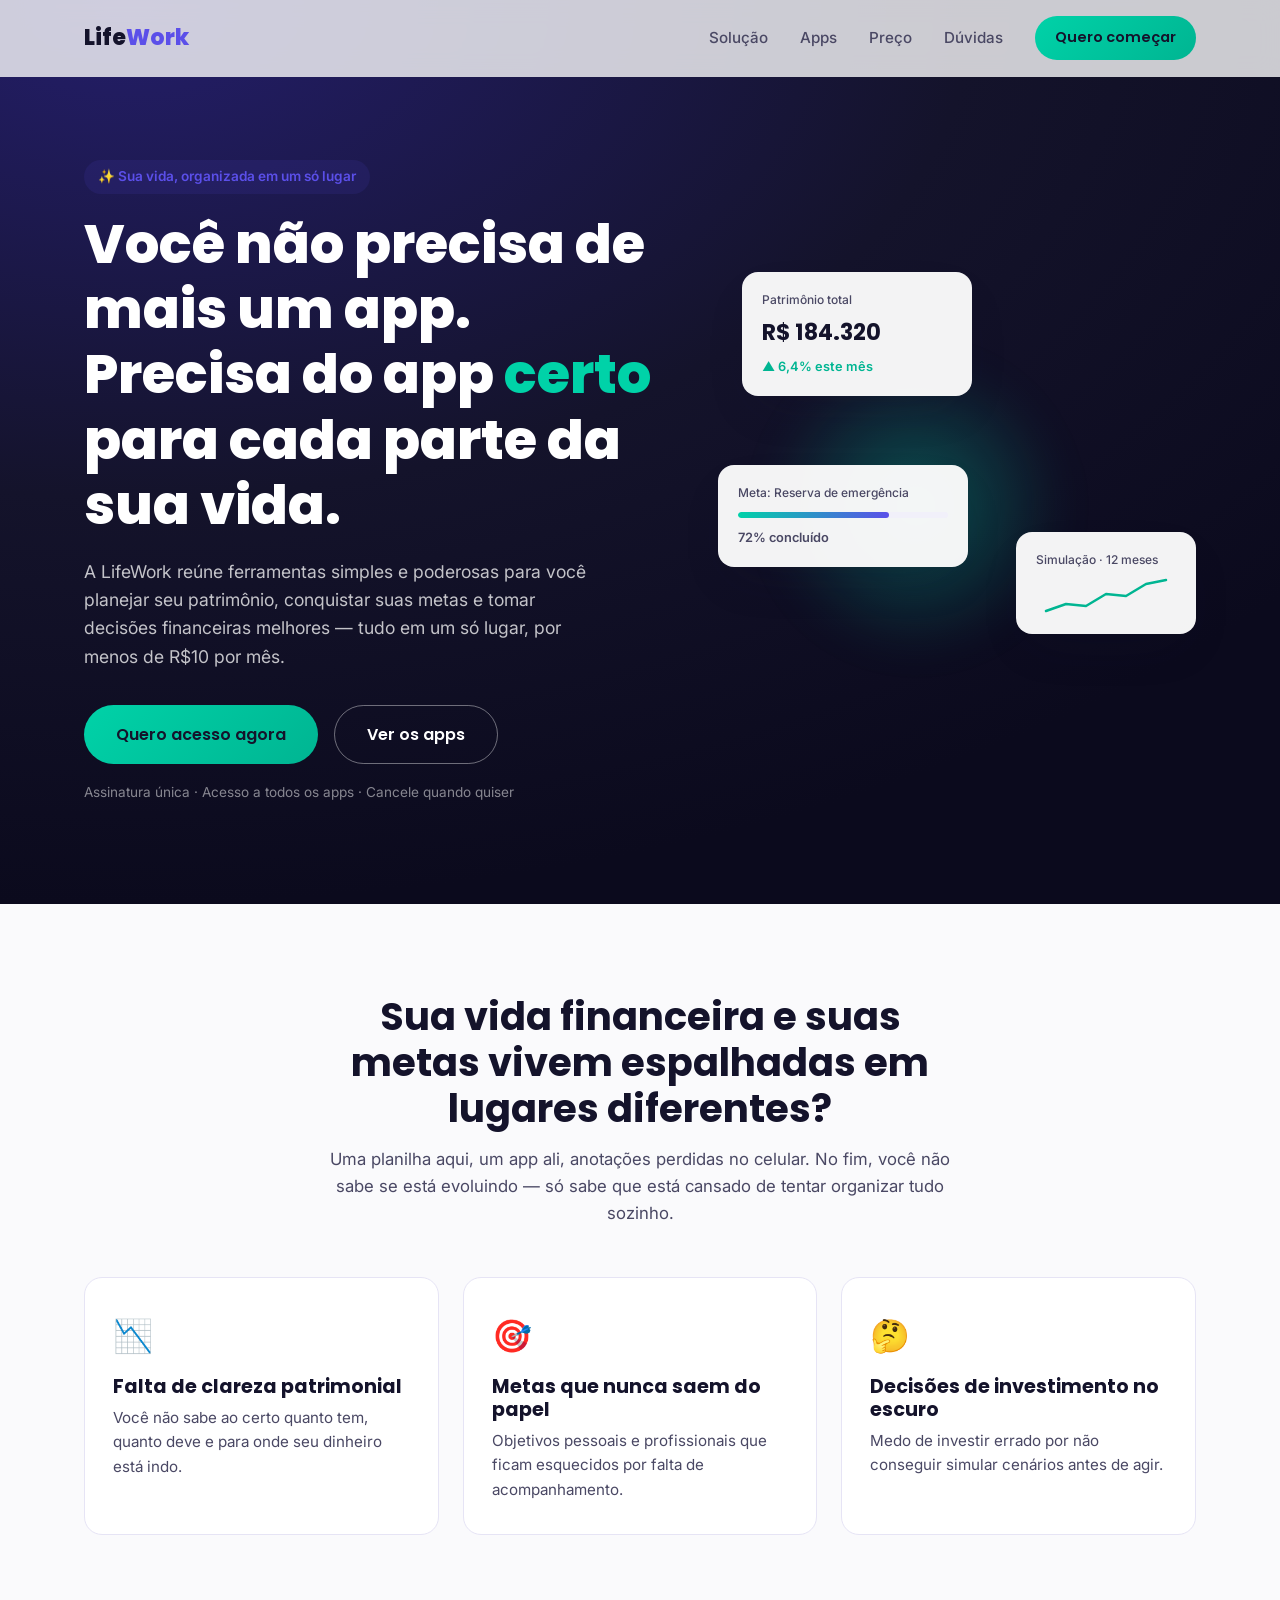
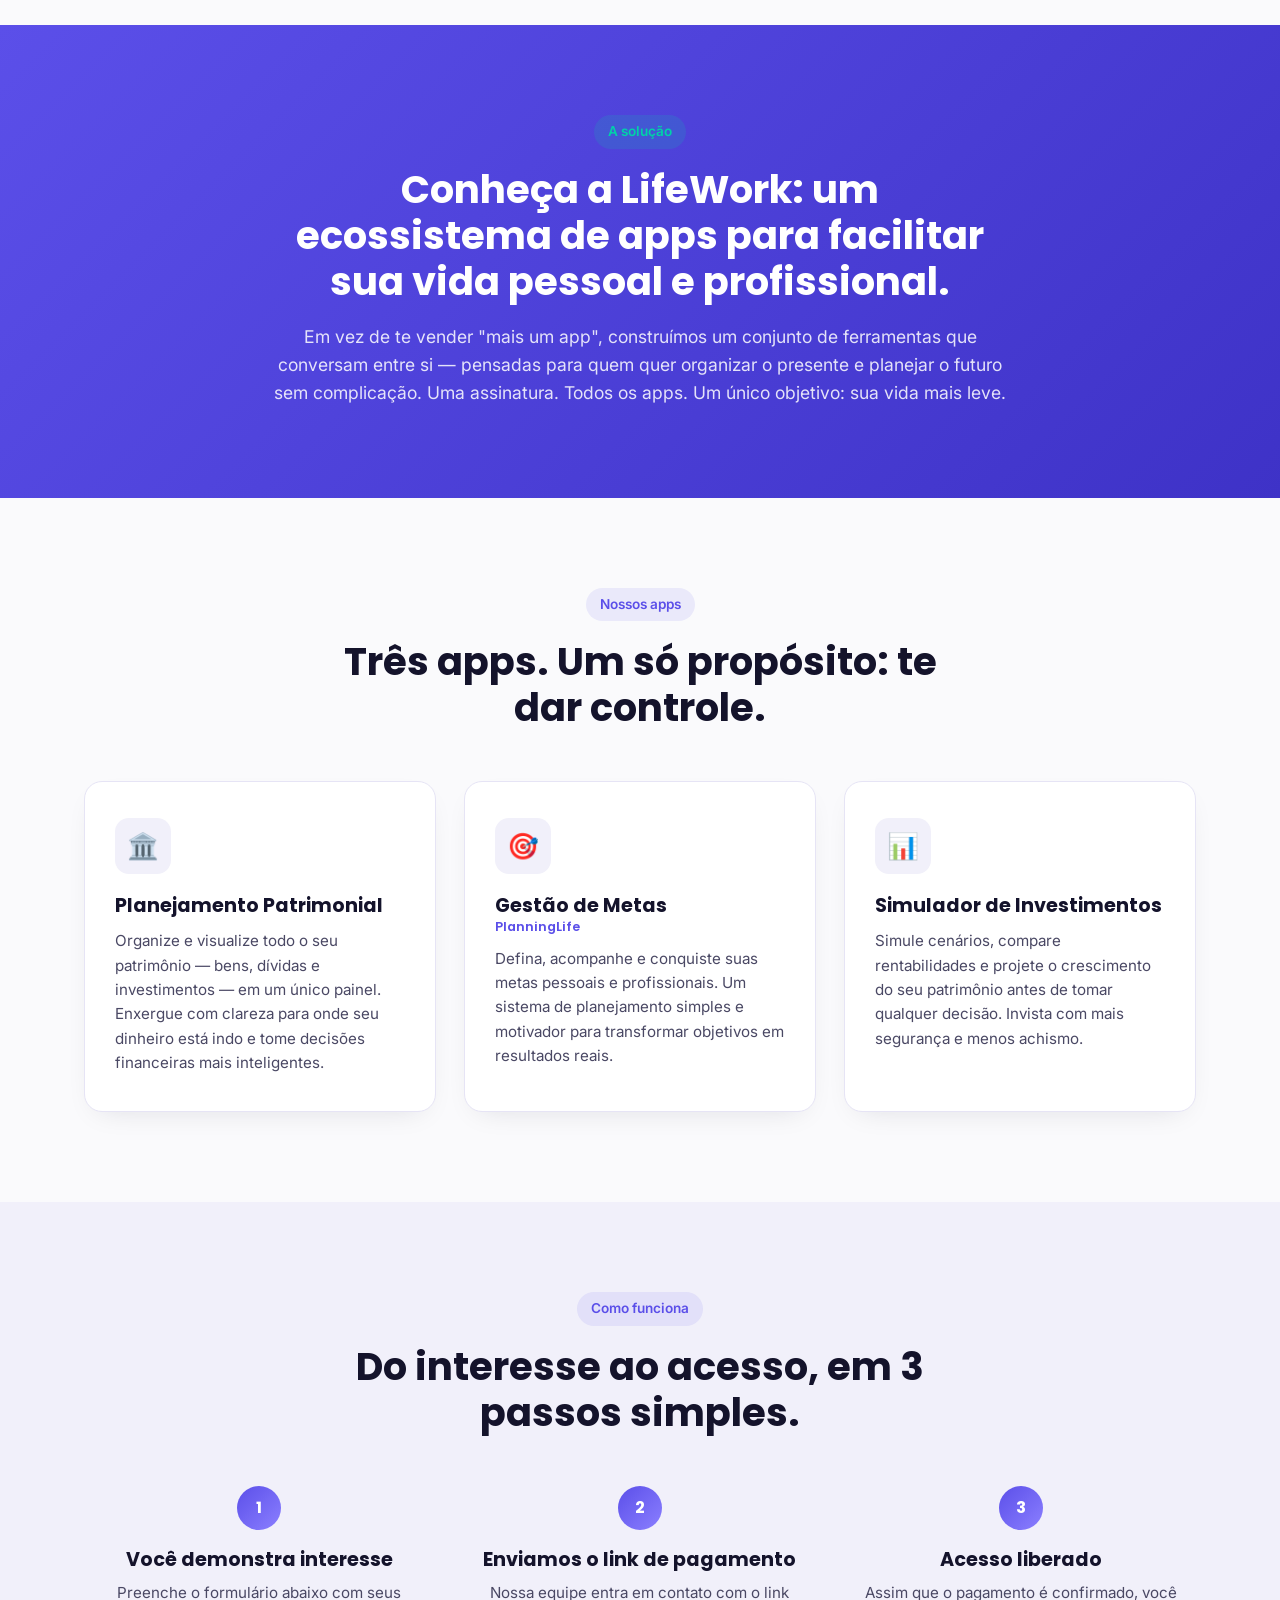
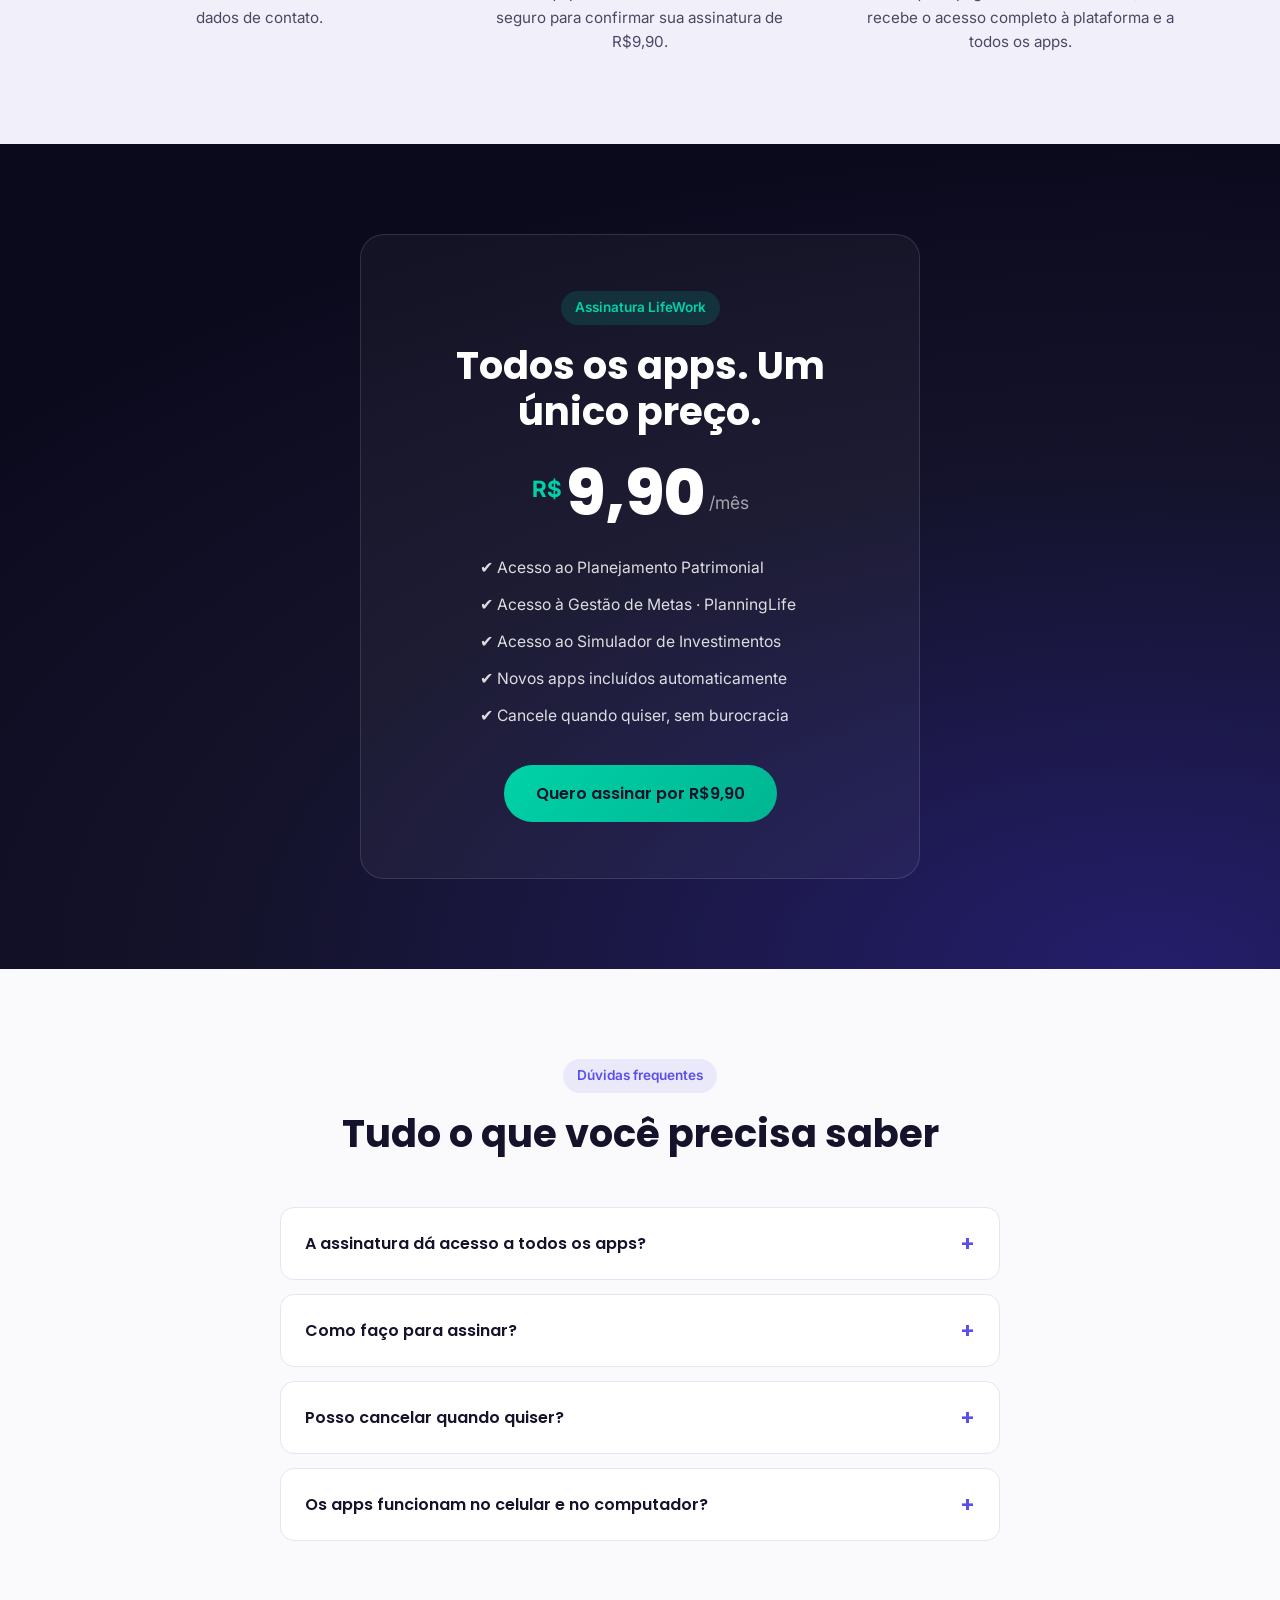
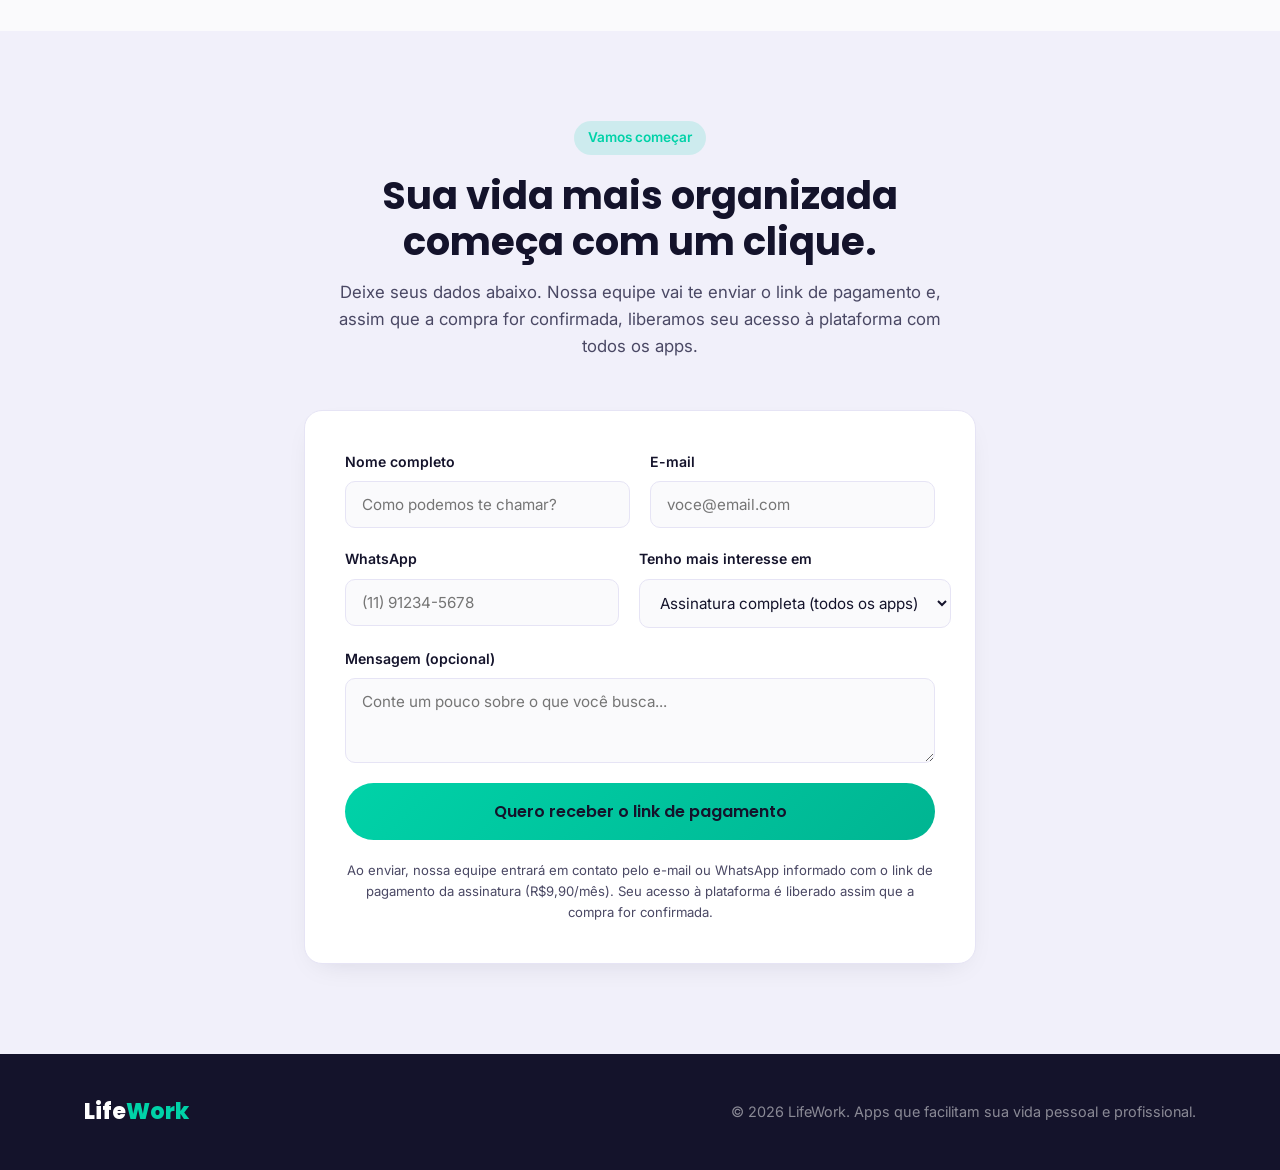
==== index.html @ 955996fe "Add LifeWork sales landing page Storytelling-driven sales page presenting the LifeWork app subscript" ====
<!DOCTYPE html>
<html lang="pt-BR">
<head>
<meta charset="UTF-8">
<meta name="viewport" content="width=device-width, initial-scale=1.0">
<title>LifeWork | Um app para cada parte da sua vida</title>
<meta name="description" content="LifeWork reúne os melhores apps para organizar sua vida pessoal e profissional: planejamento patrimonial, gestão de metas e simulação de investimentos. Tudo por R$9,90/mês.">
<link rel="icon" href="data:image/svg+xml,<svg xmlns=%22http://www.w3.org/2000/svg%22 viewBox=%220 0 100 100%22><text y=%22.9em%22 font-size=%2290%22>💼</text></svg>">
<link rel="preconnect" href="https://fonts.googleapis.com">
<link rel="preconnect" href="https://fonts.gstatic.com" crossorigin>
<link href="https://fonts.googleapis.com/css2?family=Poppins:wght@600;700;800&family=Inter:wght@400;500;600;700&display=swap" rel="stylesheet">
<link rel="stylesheet" href="styles.css">
</head>
<body>

<header class="site-header" id="header">
  <div class="container header-inner">
    <a href="#" class="logo">Life<span>Work</span></a>
    <nav class="nav" id="nav">
      <a href="#solucao">Solução</a>
      <a href="#apps">Apps</a>
      <a href="#preco">Preço</a>
      <a href="#faq">Dúvidas</a>
      <a href="#contato" class="btn btn-primary btn-small">Quero começar</a>
    </nav>
    <button class="nav-toggle" id="navToggle" aria-label="Abrir menu">
      <span></span><span></span><span></span>
    </button>
  </div>
</header>

<main>

  <!-- HERO -->
  <section class="hero">
    <div class="container hero-inner">
      <div class="hero-copy reveal">
        <span class="eyebrow">✨ Sua vida, organizada em um só lugar</span>
        <h1>Você não precisa de mais um app.<br>Precisa do app <span class="highlight">certo</span> para cada parte da sua vida.</h1>
        <p class="hero-sub">A LifeWork reúne ferramentas simples e poderosas para você planejar seu patrimônio, conquistar suas metas e tomar decisões financeiras melhores — tudo em um só lugar, por menos de R$10 por mês.</p>
        <div class="hero-actions">
          <a href="#contato" class="btn btn-primary btn-large">Quero acesso agora</a>
          <a href="#apps" class="btn btn-ghost btn-large">Ver os apps</a>
        </div>
        <p class="hero-microcopy">Assinatura única · Acesso a todos os apps · Cancele quando quiser</p>
      </div>
      <div class="hero-visual reveal" aria-hidden="true">
        <div class="float-card card-1">
          <span class="card-label">Patrimônio total</span>
          <strong>R$ 184.320</strong>
          <span class="card-trend up">▲ 6,4% este mês</span>
        </div>
        <div class="float-card card-2">
          <span class="card-label">Meta: Reserva de emergência</span>
          <div class="progress"><div class="progress-bar" style="width:72%"></div></div>
          <span class="card-trend">72% concluído</span>
        </div>
        <div class="float-card card-3">
          <span class="card-label">Simulação · 12 meses</span>
          <svg viewBox="0 0 120 40" class="mini-chart"><polyline points="0,35 20,28 40,30 60,18 80,20 100,8 120,4" /></svg>
        </div>
        <div class="glow"></div>
      </div>
    </div>
  </section>

  <!-- PROBLEMA -->
  <section class="problem">
    <div class="container">
      <div class="section-head reveal">
        <h2>Sua vida financeira e suas metas vivem espalhadas em lugares diferentes?</h2>
        <p>Uma planilha aqui, um app ali, anotações perdidas no celular. No fim, você não sabe se está evoluindo — só sabe que está cansado de tentar organizar tudo sozinho.</p>
      </div>
      <div class="problem-grid">
        <div class="problem-card reveal">
          <span class="problem-icon">📉</span>
          <h3>Falta de clareza patrimonial</h3>
          <p>Você não sabe ao certo quanto tem, quanto deve e para onde seu dinheiro está indo.</p>
        </div>
        <div class="problem-card reveal">
          <span class="problem-icon">🎯</span>
          <h3>Metas que nunca saem do papel</h3>
          <p>Objetivos pessoais e profissionais que ficam esquecidos por falta de acompanhamento.</p>
        </div>
        <div class="problem-card reveal">
          <span class="problem-icon">🤔</span>
          <h3>Decisões de investimento no escuro</h3>
          <p>Medo de investir errado por não conseguir simular cenários antes de agir.</p>
        </div>
      </div>
    </div>
  </section>

  <!-- SOLUÇÃO -->
  <section class="solution" id="solucao">
    <div class="container solution-inner">
      <div class="solution-copy reveal">
        <span class="eyebrow eyebrow-light">A solução</span>
        <h2>Conheça a LifeWork: um ecossistema de apps para facilitar sua vida pessoal e profissional.</h2>
        <p>Em vez de te vender "mais um app", construímos um conjunto de ferramentas que conversam entre si — pensadas para quem quer organizar o presente e planejar o futuro sem complicação. Uma assinatura. Todos os apps. Um único objetivo: sua vida mais leve.</p>
      </div>
    </div>
  </section>

  <!-- APPS -->
  <section class="apps" id="apps">
    <div class="container">
      <div class="section-head reveal">
        <span class="eyebrow">Nossos apps</span>
        <h2>Três apps. Um só propósito: te dar controle.</h2>
      </div>
      <div class="apps-grid">
        <article class="app-card reveal">
          <div class="app-icon">🏛️</div>
          <h3>Planejamento Patrimonial</h3>
          <p>Organize e visualize todo o seu patrimônio — bens, dívidas e investimentos — em um único painel. Enxergue com clareza para onde seu dinheiro está indo e tome decisões financeiras mais inteligentes.</p>
        </article>
        <article class="app-card reveal">
          <div class="app-icon">🎯</div>
          <h3>Gestão de Metas <span class="app-subname">PlanningLife</span></h3>
          <p>Defina, acompanhe e conquiste suas metas pessoais e profissionais. Um sistema de planejamento simples e motivador para transformar objetivos em resultados reais.</p>
        </article>
        <article class="app-card reveal">
          <div class="app-icon">📊</div>
          <h3>Simulador de Investimentos</h3>
          <p>Simule cenários, compare rentabilidades e projete o crescimento do seu patrimônio antes de tomar qualquer decisão. Invista com mais segurança e menos achismo.</p>
        </article>
      </div>
    </div>
  </section>

  <!-- COMO FUNCIONA -->
  <section class="how">
    <div class="container">
      <div class="section-head reveal">
        <span class="eyebrow">Como funciona</span>
        <h2>Do interesse ao acesso, em 3 passos simples.</h2>
      </div>
      <div class="how-grid">
        <div class="how-step reveal">
          <span class="how-number">1</span>
          <h3>Você demonstra interesse</h3>
          <p>Preenche o formulário abaixo com seus dados de contato.</p>
        </div>
        <div class="how-step reveal">
          <span class="how-number">2</span>
          <h3>Enviamos o link de pagamento</h3>
          <p>Nossa equipe entra em contato com o link seguro para confirmar sua assinatura de R$9,90.</p>
        </div>
        <div class="how-step reveal">
          <span class="how-number">3</span>
          <h3>Acesso liberado</h3>
          <p>Assim que o pagamento é confirmado, você recebe o acesso completo à plataforma e a todos os apps.</p>
        </div>
      </div>
    </div>
  </section>

  <!-- PREÇO -->
  <section class="pricing" id="preco">
    <div class="container">
      <div class="pricing-card reveal">
        <span class="eyebrow eyebrow-light">Assinatura LifeWork</span>
        <h2>Todos os apps. Um único preço.</h2>
        <div class="price">
          <span class="price-currency">R$</span>
          <span class="price-value">9,90</span>
          <span class="price-period">/mês</span>
        </div>
        <ul class="pricing-list">
          <li>✔ Acesso ao Planejamento Patrimonial</li>
          <li>✔ Acesso à Gestão de Metas · PlanningLife</li>
          <li>✔ Acesso ao Simulador de Investimentos</li>
          <li>✔ Novos apps incluídos automaticamente</li>
          <li>✔ Cancele quando quiser, sem burocracia</li>
        </ul>
        <a href="#contato" class="btn btn-primary btn-large">Quero assinar por R$9,90</a>
      </div>
    </div>
  </section>

  <!-- FAQ -->
  <section class="faq" id="faq">
    <div class="container">
      <div class="section-head reveal">
        <span class="eyebrow">Dúvidas frequentes</span>
        <h2>Tudo o que você precisa saber</h2>
      </div>
      <div class="faq-list reveal">
        <div class="faq-item">
          <button class="faq-question">A assinatura dá acesso a todos os apps? <span>+</span></button>
          <div class="faq-answer"><p>Sim! Por R$9,90/mês você tem acesso completo aos três apps da LifeWork — Planejamento Patrimonial, Gestão de Metas (PlanningLife) e Simulador de Investimentos — além de qualquer novo app que lançarmos.</p></div>
        </div>
        <div class="faq-item">
          <button class="faq-question">Como faço para assinar? <span>+</span></button>
          <div class="faq-answer"><p>Preencha o formulário de contato abaixo. Nossa equipe vai entrar em contato com um link de pagamento seguro e, assim que a compra for confirmada, você recebe o acesso à plataforma.</p></div>
        </div>
        <div class="faq-item">
          <button class="faq-question">Posso cancelar quando quiser? <span>+</span></button>
          <div class="faq-answer"><p>Sim, sem burocracia e sem multa. Você mantém o controle total da sua assinatura.</p></div>
        </div>
        <div class="faq-item">
          <button class="faq-question">Os apps funcionam no celular e no computador? <span>+</span></button>
          <div class="faq-answer"><p>Sim, a plataforma LifeWork foi pensada para acompanhar você onde estiver, com acesso via navegador em qualquer dispositivo.</p></div>
        </div>
      </div>
    </div>
  </section>

  <!-- CONTATO -->
  <section class="contact" id="contato">
    <div class="container contact-inner">
      <div class="section-head reveal">
        <span class="eyebrow eyebrow-light">Vamos começar</span>
        <h2>Sua vida mais organizada começa com um clique.</h2>
        <p>Deixe seus dados abaixo. Nossa equipe vai te enviar o link de pagamento e, assim que a compra for confirmada, liberamos seu acesso à plataforma com todos os apps.</p>
      </div>

      <form class="contact-form reveal" id="contactForm" novalidate>
        <div class="form-row">
          <div class="form-field">
            <label for="name">Nome completo</label>
            <input type="text" id="name" name="name" placeholder="Como podemos te chamar?" required>
            <span class="field-error">Informe seu nome</span>
          </div>
          <div class="form-field">
            <label for="email">E-mail</label>
            <input type="email" id="email" name="email" placeholder="voce@email.com" required>
            <span class="field-error">Informe um e-mail válido</span>
          </div>
        </div>
        <div class="form-row">
          <div class="form-field">
            <label for="whatsapp">WhatsApp</label>
            <input type="tel" id="whatsapp" name="whatsapp" placeholder="(11) 91234-5678" required>
            <span class="field-error">Informe um número de contato</span>
          </div>
          <div class="form-field">
            <label for="interest">Tenho mais interesse em</label>
            <select id="interest" name="interest">
              <option value="assinatura-completa">Assinatura completa (todos os apps)</option>
              <option value="planejamento-patrimonial">Planejamento Patrimonial</option>
              <option value="gestao-metas">Gestão de Metas · PlanningLife</option>
              <option value="simulador-investimentos">Simulador de Investimentos</option>
            </select>
          </div>
        </div>
        <div class="form-field">
          <label for="message">Mensagem (opcional)</label>
          <textarea id="message" name="message" rows="3" placeholder="Conte um pouco sobre o que você busca..."></textarea>
        </div>
        <button type="submit" class="btn btn-primary btn-large btn-block" id="submitBtn">
          Quero receber o link de pagamento
        </button>
        <p class="form-note">Ao enviar, nossa equipe entrará em contato pelo e-mail ou WhatsApp informado com o link de pagamento da assinatura (R$9,90/mês). Seu acesso à plataforma é liberado assim que a compra for confirmada.</p>
      </form>

      <div class="form-success" id="formSuccess" hidden>
        <span class="success-icon">🎉</span>
        <h3>Recebemos seu contato!</h3>
        <p>Em breve nossa equipe vai te enviar o link de pagamento por e-mail ou WhatsApp. Assim que a compra for confirmada, seu acesso à plataforma LifeWork será liberado.</p>
      </div>
    </div>
  </section>

</main>

<footer class="site-footer">
  <div class="container footer-inner">
    <a href="#" class="logo">Life<span>Work</span></a>
    <p>&copy; <span id="year"></span> LifeWork. Apps que facilitam sua vida pessoal e profissional.</p>
  </div>
</footer>

<script src="script.js"></script>
</body>
</html>
---- styles.css ----
:root {
  --primary: #5B4FE9;
  --primary-dark: #3E32C7;
  --primary-light: #8B7FFF;
  --accent: #00D2A8;
  --accent-dark: #00B592;
  --ink: #14132B;
  --ink-soft: #4A4864;
  --bg: #FAFAFC;
  --bg-soft: #F1F0FA;
  --white: #FFFFFF;
  --border: #E6E4F5;
  --shadow: 0 20px 50px -20px rgba(20, 19, 43, 0.25);
  --shadow-soft: 0 10px 30px -15px rgba(20, 19, 43, 0.15);
  --radius: 18px;
  --font-heading: 'Poppins', 'Inter', sans-serif;
  --font-body: 'Inter', sans-serif;
}

* { box-sizing: border-box; margin: 0; padding: 0; }

html { scroll-behavior: smooth; }

body {
  font-family: var(--font-body);
  color: var(--ink);
  background: var(--bg);
  line-height: 1.6;
  overflow-x: hidden;
}

img, svg { max-width: 100%; display: block; }

.container {
  width: 100%;
  max-width: 1160px;
  margin: 0 auto;
  padding: 0 24px;
}

h1, h2, h3 { font-family: var(--font-heading); font-weight: 700; line-height: 1.2; color: var(--ink); }
h1 { font-size: clamp(2.2rem, 4.5vw, 3.4rem); font-weight: 800; }
h2 { font-size: clamp(1.7rem, 3vw, 2.4rem); }
h3 { font-size: 1.2rem; }
p { color: var(--ink-soft); }

a { color: inherit; text-decoration: none; }

/* Buttons */
.btn {
  display: inline-flex;
  align-items: center;
  justify-content: center;
  gap: 8px;
  border: none;
  border-radius: 999px;
  font-family: var(--font-heading);
  font-weight: 600;
  cursor: pointer;
  transition: transform .2s ease, box-shadow .2s ease, background .2s ease;
  white-space: nowrap;
}
.btn-primary {
  background: linear-gradient(135deg, var(--accent), var(--accent-dark));
  color: var(--ink);
}
.btn-primary:hover { transform: translateY(-2px); box-shadow: 0 12px 24px -8px rgba(0, 210, 168, 0.5); }
.btn-ghost {
  background: transparent;
  color: var(--white);
  border: 1.5px solid rgba(255,255,255,0.4);
}
.btn-ghost:hover { background: rgba(255,255,255,0.1); }
.btn-large { padding: 16px 32px; font-size: 1rem; }
.btn-small { padding: 10px 20px; font-size: 0.9rem; }
.btn-block { width: 100%; }

/* Header */
.site-header {
  position: fixed;
  top: 0; left: 0; right: 0;
  z-index: 100;
  background: rgba(250, 250, 252, 0.8);
  backdrop-filter: blur(12px);
  border-bottom: 1px solid transparent;
  transition: border-color .3s ease, background .3s ease;
}
.site-header.scrolled { border-color: var(--border); background: rgba(250, 250, 252, 0.95); }
.header-inner { display: flex; align-items: center; justify-content: space-between; height: 76px; }
.logo { font-family: var(--font-heading); font-weight: 800; font-size: 1.4rem; color: var(--ink); }
.logo span { color: var(--primary); }
.nav { display: flex; align-items: center; gap: 32px; }
.nav a:not(.btn) { font-weight: 500; color: var(--ink-soft); font-size: 0.95rem; transition: color .2s; }
.nav a:not(.btn):hover { color: var(--primary); }
.nav-toggle { display: none; flex-direction: column; gap: 5px; background: none; border: none; cursor: pointer; padding: 8px; }
.nav-toggle span { width: 22px; height: 2px; background: var(--ink); border-radius: 2px; }

/* Eyebrow */
.eyebrow {
  display: inline-block;
  font-size: 0.85rem;
  font-weight: 600;
  color: var(--primary);
  background: rgba(91, 79, 233, 0.1);
  padding: 6px 14px;
  border-radius: 999px;
  margin-bottom: 18px;
}
.eyebrow-light { color: var(--accent); background: rgba(0, 210, 168, 0.15); }

/* Hero */
.hero {
  position: relative;
  padding: 160px 0 100px;
  background: radial-gradient(120% 100% at 10% 0%, #241E6B 0%, #14132B 55%, #0B0A1D 100%);
  color: var(--white);
  overflow: hidden;
}
.hero-inner { display: grid; grid-template-columns: 1.1fr 0.9fr; gap: 50px; align-items: center; }
.hero h1 { color: var(--white); }
.hero .highlight { color: var(--accent); }
.hero-sub { color: rgba(255,255,255,0.75); font-size: 1.1rem; max-width: 520px; margin-top: 20px; }
.hero-actions { display: flex; gap: 16px; margin-top: 34px; flex-wrap: wrap; }
.hero-microcopy { margin-top: 18px; font-size: 0.85rem; color: rgba(255,255,255,0.5); }

.hero-visual { position: relative; height: 420px; }
.glow {
  position: absolute; top: 20%; left: 10%; width: 300px; height: 300px;
  background: radial-gradient(circle, rgba(0,210,168,0.35), transparent 70%);
  filter: blur(20px); z-index: 0;
}
.float-card {
  position: absolute;
  background: rgba(255,255,255,0.95);
  border-radius: 16px;
  padding: 18px 20px;
  box-shadow: var(--shadow);
  display: flex;
  flex-direction: column;
  gap: 6px;
  animation: floaty 6s ease-in-out infinite;
  z-index: 1;
}
.card-label { font-size: 0.75rem; color: var(--ink-soft); font-weight: 500; }
.float-card strong { font-family: var(--font-heading); font-size: 1.4rem; color: var(--ink); }
.card-trend { font-size: 0.8rem; font-weight: 600; color: var(--ink-soft); }
.card-trend.up { color: var(--accent-dark); }
.card-1 { top: 0; left: 5%; width: 230px; animation-delay: 0s; }
.card-2 { top: 46%; left: 0; width: 250px; animation-delay: 1.5s; }
.card-3 { top: 62%; right: 0; width: 180px; animation-delay: 3s; }
.progress { width: 100%; height: 6px; background: var(--bg-soft); border-radius: 999px; overflow: hidden; margin: 4px 0; }
.progress-bar { height: 100%; background: linear-gradient(90deg, var(--accent), var(--primary)); border-radius: 999px; }
.mini-chart { width: 100%; height: 40px; }
.mini-chart polyline { fill: none; stroke: var(--accent-dark); stroke-width: 2.5; stroke-linecap: round; stroke-linejoin: round; }

@keyframes floaty {
  0%, 100% { transform: translateY(0); }
  50% { transform: translateY(-14px); }
}

/* Section generic */
section { padding: 90px 0; }
.section-head { max-width: 640px; margin: 0 auto 50px; text-align: center; }
.section-head p { margin-top: 14px; font-size: 1.05rem; }

/* Problem */
.problem-grid { display: grid; grid-template-columns: repeat(3, 1fr); gap: 24px; }
.problem-card {
  background: var(--white);
  border: 1px solid var(--border);
  border-radius: var(--radius);
  padding: 32px 28px;
  text-align: left;
}
.problem-icon { font-size: 2rem; display: block; margin-bottom: 14px; }
.problem-card h3 { margin-bottom: 8px; }
.problem-card p { font-size: 0.95rem; }

/* Solution */
.solution {
  background: linear-gradient(135deg, var(--primary), var(--primary-dark));
  color: var(--white);
}
.solution-inner { max-width: 780px; margin: 0 auto; text-align: center; }
.solution h2 { color: var(--white); margin-bottom: 18px; }
.solution p { color: rgba(255,255,255,0.85); font-size: 1.1rem; }

/* Apps */
.apps-grid { display: grid; grid-template-columns: repeat(3, 1fr); gap: 28px; }
.app-card {
  background: var(--white);
  border: 1px solid var(--border);
  border-radius: var(--radius);
  padding: 36px 30px;
  box-shadow: var(--shadow-soft);
  transition: transform .25s ease, box-shadow .25s ease;
}
.app-card:hover { transform: translateY(-6px); box-shadow: var(--shadow); }
.app-icon {
  width: 56px; height: 56px;
  display: flex; align-items: center; justify-content: center;
  font-size: 1.6rem;
  background: var(--bg-soft);
  border-radius: 14px;
  margin-bottom: 20px;
}
.app-card h3 { margin-bottom: 12px; display: flex; flex-direction: column; gap: 2px; }
.app-subname { font-size: 0.8rem; font-weight: 600; color: var(--primary); }
.app-card p { font-size: 0.95rem; }

/* How it works */
.how { background: var(--bg-soft); }
.how-grid { display: grid; grid-template-columns: repeat(3, 1fr); gap: 30px; }
.how-step { text-align: center; padding: 0 10px; }
.how-number {
  display: inline-flex; align-items: center; justify-content: center;
  width: 44px; height: 44px;
  border-radius: 50%;
  background: linear-gradient(135deg, var(--primary), var(--primary-light));
  color: var(--white);
  font-family: var(--font-heading); font-weight: 700;
  margin-bottom: 18px;
}
.how-step h3 { margin-bottom: 10px; }
.how-step p { font-size: 0.95rem; }

/* Pricing */
.pricing { background: radial-gradient(120% 100% at 90% 100%, #241E6B 0%, #14132B 60%, #0B0A1D 100%); }
.pricing-card {
  max-width: 560px;
  margin: 0 auto;
  text-align: center;
  background: rgba(255,255,255,0.04);
  border: 1px solid rgba(255,255,255,0.12);
  border-radius: 24px;
  padding: 56px 48px;
  color: var(--white);
}
.pricing-card h2 { color: var(--white); margin-bottom: 26px; }
.price { display: flex; align-items: flex-end; justify-content: center; gap: 4px; margin-bottom: 30px; }
.price-currency { font-size: 1.4rem; font-weight: 700; color: var(--accent); align-self: flex-start; margin-top: 10px; }
.price-value { font-family: var(--font-heading); font-size: 4rem; font-weight: 800; color: var(--white); line-height: 1; }
.price-period { font-size: 1.1rem; color: rgba(255,255,255,0.6); margin-bottom: 8px; }
.pricing-list { list-style: none; text-align: left; max-width: 320px; margin: 0 auto 36px; display: flex; flex-direction: column; gap: 12px; }
.pricing-list li { color: rgba(255,255,255,0.85); font-size: 0.98rem; }

/* FAQ */
.faq-list { max-width: 720px; margin: 0 auto; display: flex; flex-direction: column; gap: 14px; }
.faq-item { border: 1px solid var(--border); border-radius: 14px; background: var(--white); overflow: hidden; }
.faq-question {
  width: 100%;
  display: flex; align-items: center; justify-content: space-between;
  padding: 20px 24px;
  background: none; border: none;
  font-family: var(--font-heading); font-weight: 600; font-size: 1rem; color: var(--ink);
  cursor: pointer; text-align: left;
}
.faq-question span { font-size: 1.3rem; color: var(--primary); transition: transform .25s ease; }
.faq-item.open .faq-question span { transform: rotate(45deg); }
.faq-answer { max-height: 0; overflow: hidden; transition: max-height .3s ease; }
.faq-answer p { padding: 0 24px 20px; font-size: 0.95rem; }
.faq-item.open .faq-answer { max-height: 200px; }

/* Contact */
.contact { background: var(--bg-soft); }
.contact-inner { max-width: 720px; }
.contact-form {
  background: var(--white);
  border: 1px solid var(--border);
  border-radius: var(--radius);
  padding: 40px;
  box-shadow: var(--shadow-soft);
  display: flex;
  flex-direction: column;
  gap: 20px;
}
.form-row { display: grid; grid-template-columns: 1fr 1fr; gap: 20px; }
.form-field { display: flex; flex-direction: column; gap: 8px; }
.form-field label { font-size: 0.88rem; font-weight: 600; color: var(--ink); }
.form-field input, .form-field select, .form-field textarea {
  padding: 13px 16px;
  border: 1.5px solid var(--border);
  border-radius: 10px;
  font-family: var(--font-body);
  font-size: 0.95rem;
  color: var(--ink);
  background: var(--bg);
  transition: border-color .2s ease, box-shadow .2s ease;
}
.form-field input:focus, .form-field select:focus, .form-field textarea:focus {
  outline: none;
  border-color: var(--primary);
  box-shadow: 0 0 0 4px rgba(91, 79, 233, 0.12);
}
.form-field textarea { resize: vertical; }
.field-error { display: none; font-size: 0.8rem; color: #E0384C; }
.form-field.invalid input, .form-field.invalid select { border-color: #E0384C; }
.form-field.invalid .field-error { display: block; }
.form-note { font-size: 0.82rem; color: var(--ink-soft); text-align: center; }

.form-success {
  background: var(--white);
  border: 1px solid var(--border);
  border-radius: var(--radius);
  padding: 60px 40px;
  text-align: center;
  box-shadow: var(--shadow-soft);
}
.success-icon { font-size: 2.6rem; display: block; margin-bottom: 14px; }
.form-success h3 { margin-bottom: 10px; }

/* Footer */
.site-footer { padding: 40px 0; background: var(--ink); color: rgba(255,255,255,0.6); }
.footer-inner { display: flex; align-items: center; justify-content: space-between; flex-wrap: wrap; gap: 14px; }
.footer-inner .logo { color: var(--white); }
.footer-inner .logo span { color: var(--accent); }
.footer-inner p { color: rgba(255,255,255,0.5); font-size: 0.9rem; }

/* Reveal animation */
.reveal { opacity: 0; transform: translateY(24px); transition: opacity .7s ease, transform .7s ease; }
.reveal.in-view { opacity: 1; transform: translateY(0); }

/* Responsive */
@media (max-width: 900px) {
  .hero-inner { grid-template-columns: 1fr; }
  .hero-visual { height: 320px; margin-top: 20px; }
  .problem-grid, .apps-grid, .how-grid { grid-template-columns: 1fr; }
  .nav { position: fixed; top: 76px; left: 0; right: 0; background: var(--white); flex-direction: column; align-items: stretch; padding: 20px 24px; gap: 18px; border-bottom: 1px solid var(--border); transform: translateY(-150%); transition: transform .3s ease; }
  .nav.open { transform: translateY(0); }
  .nav-toggle { display: flex; }
  .form-row { grid-template-columns: 1fr; }
  .pricing-card { padding: 40px 26px; }
}
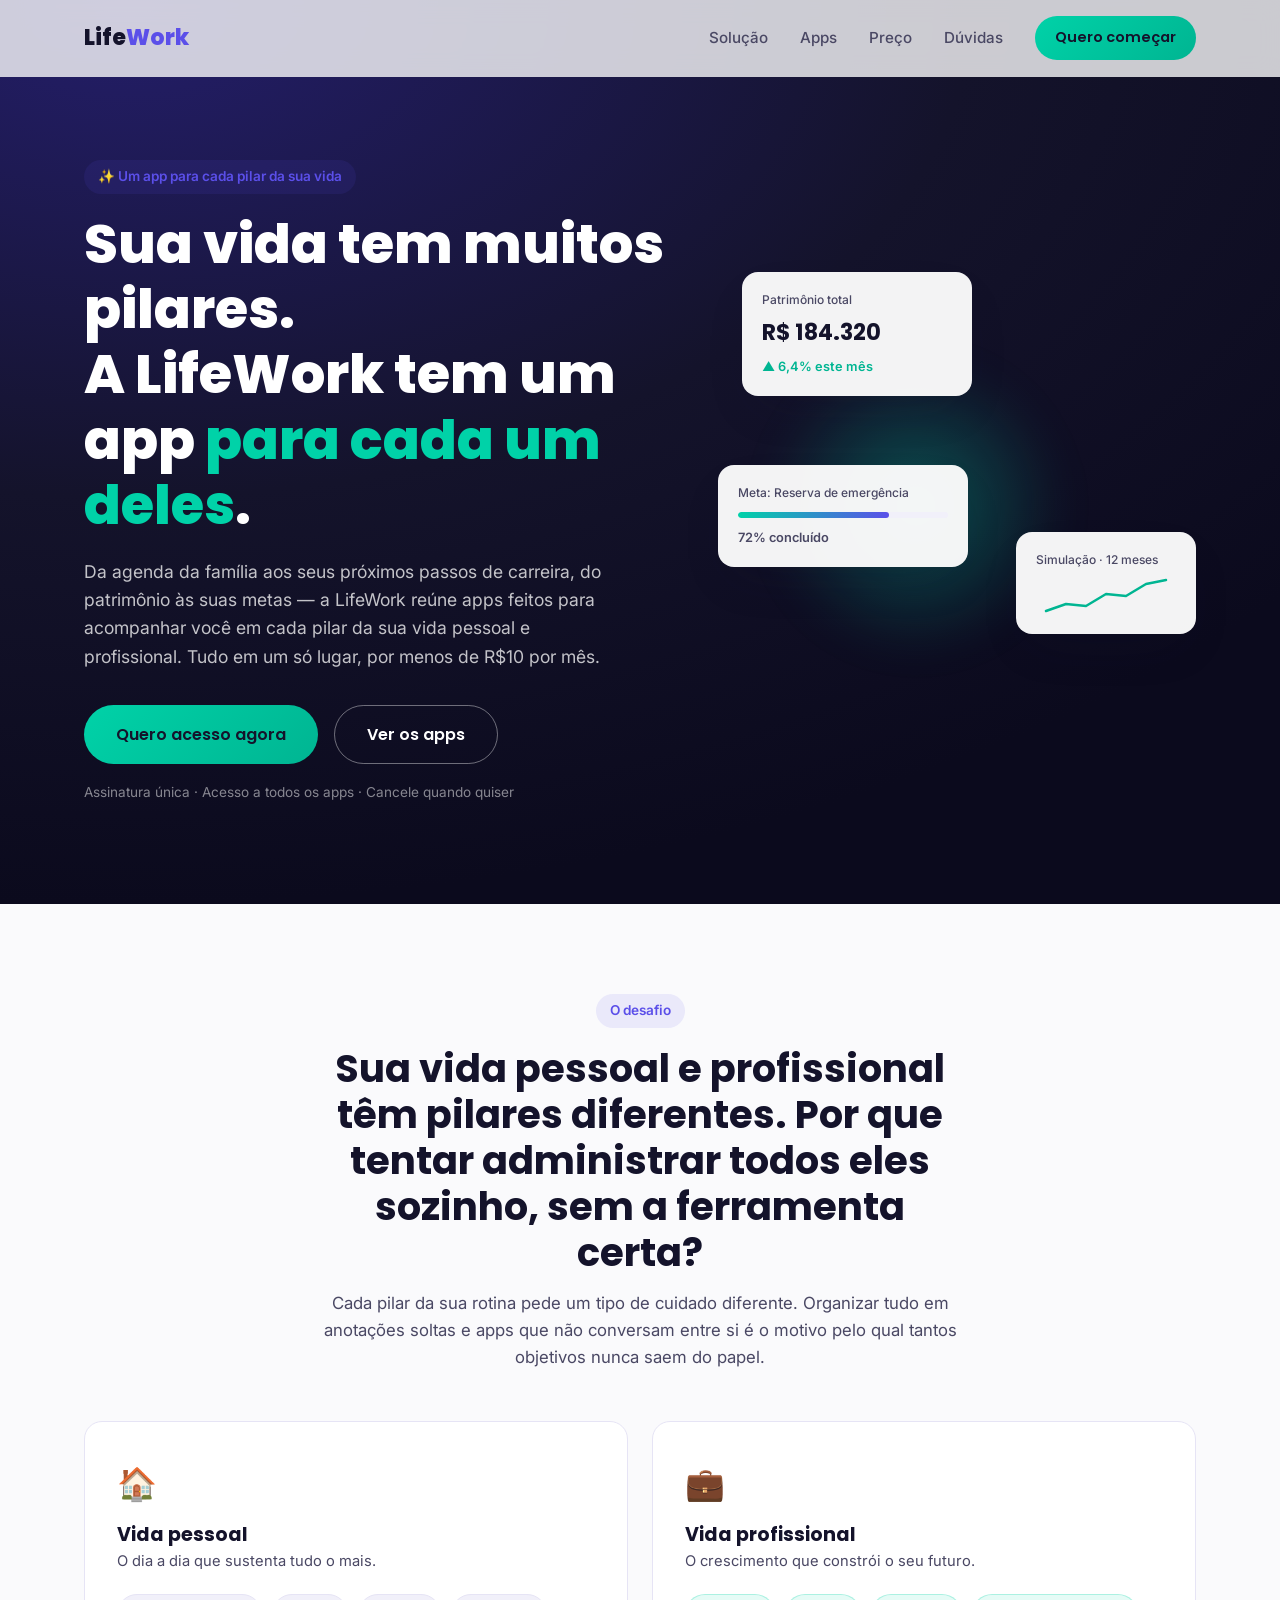
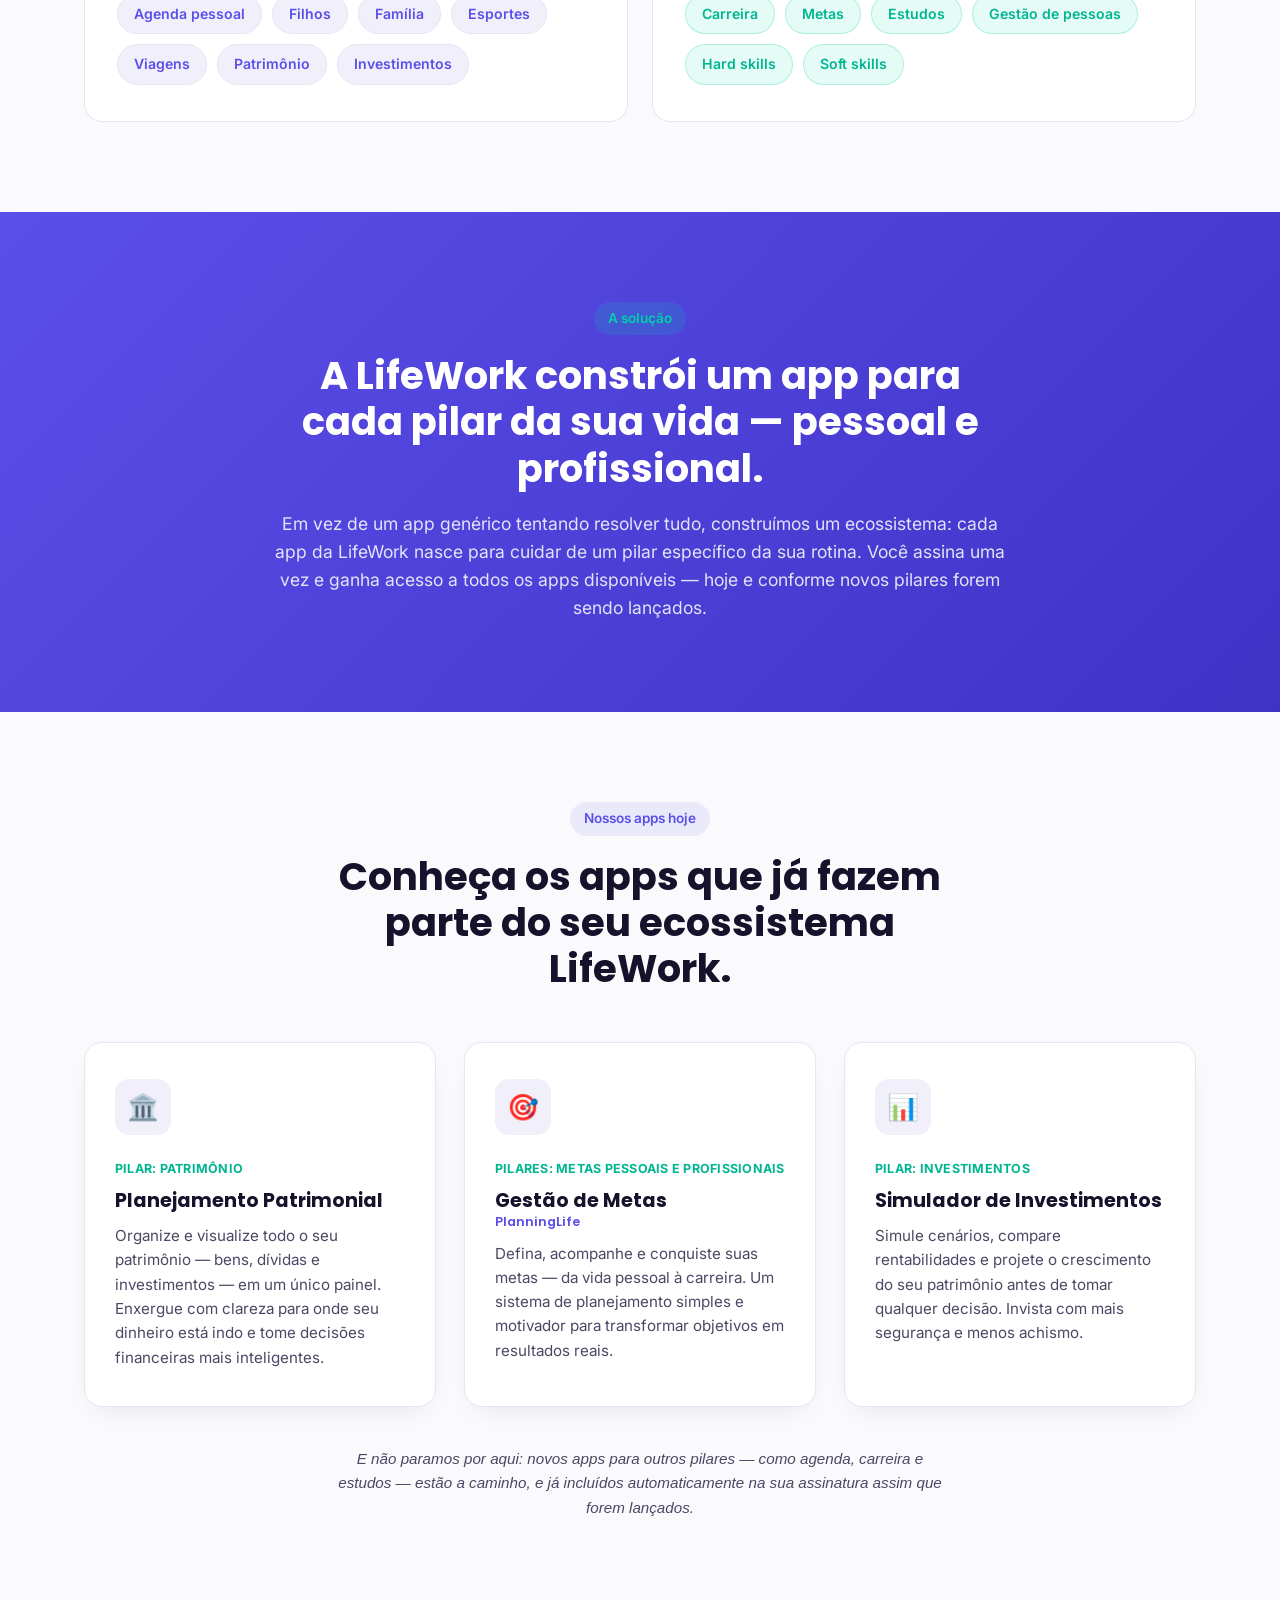
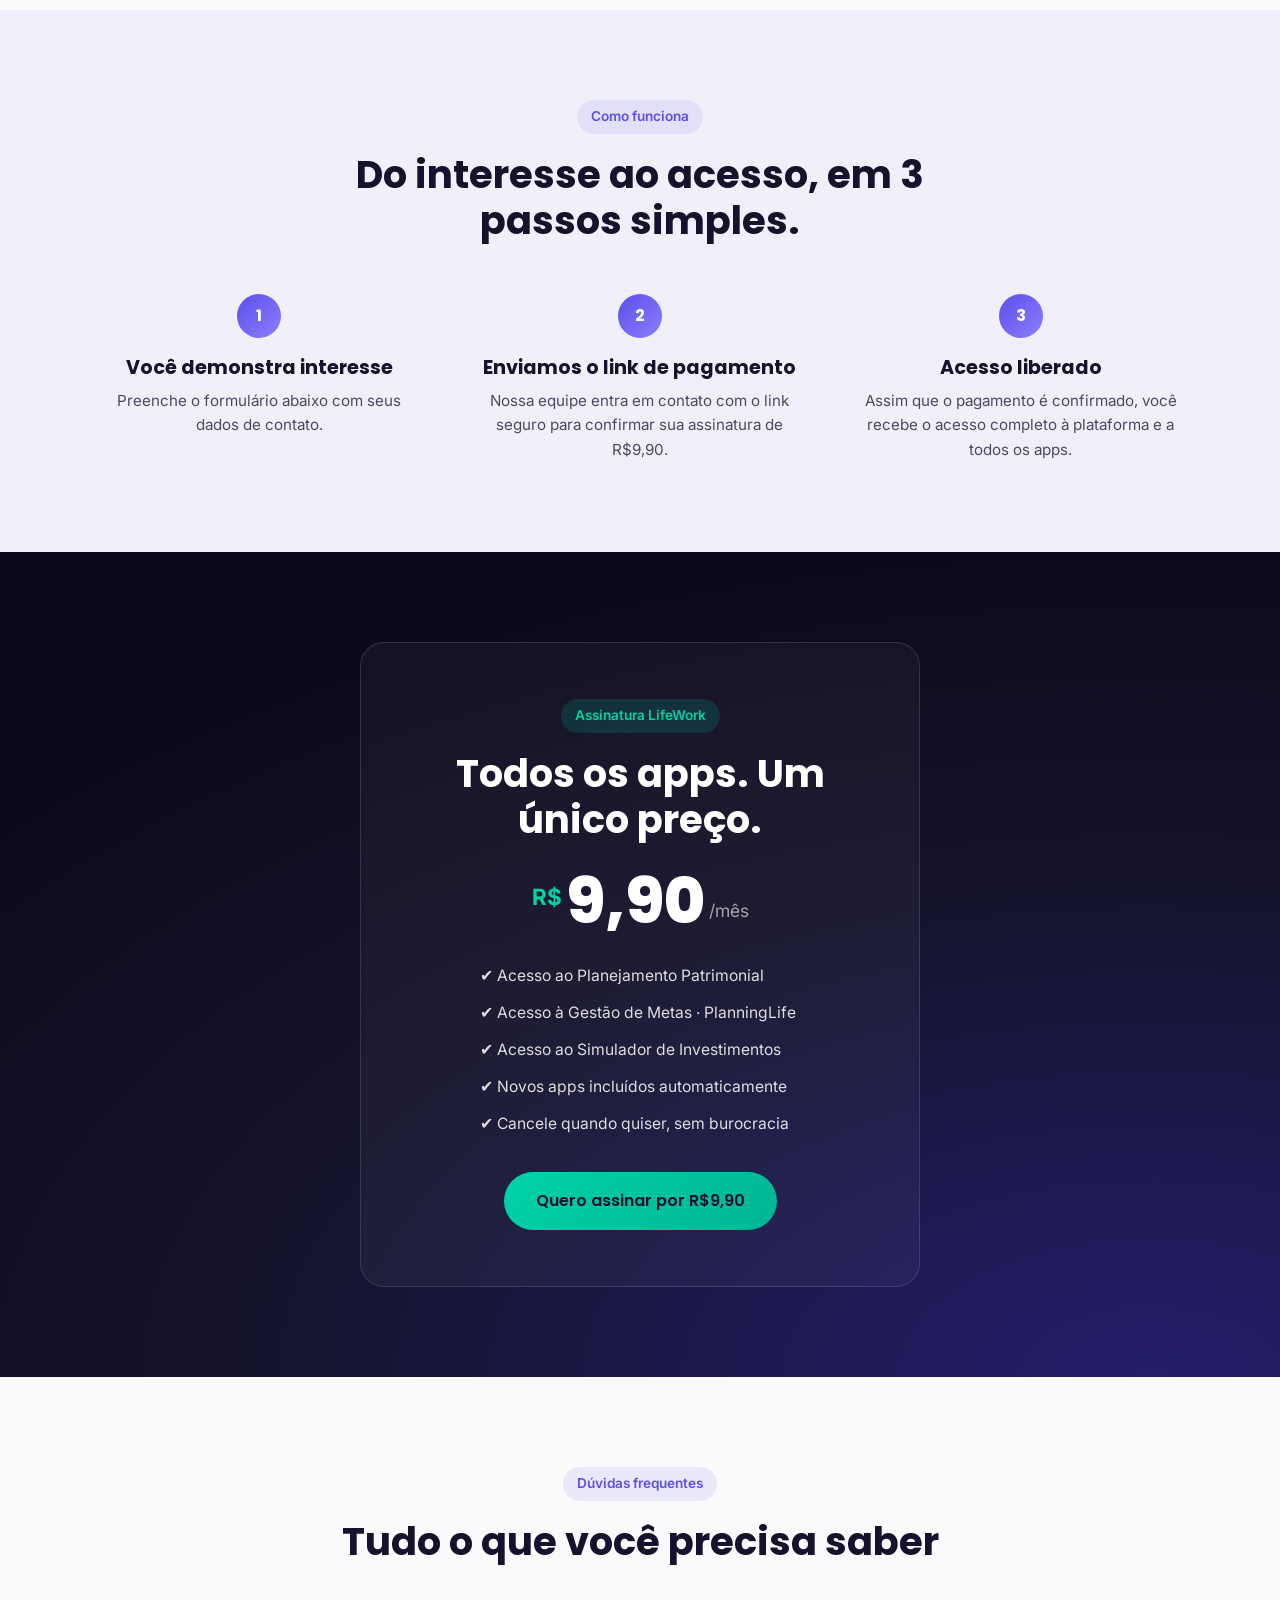
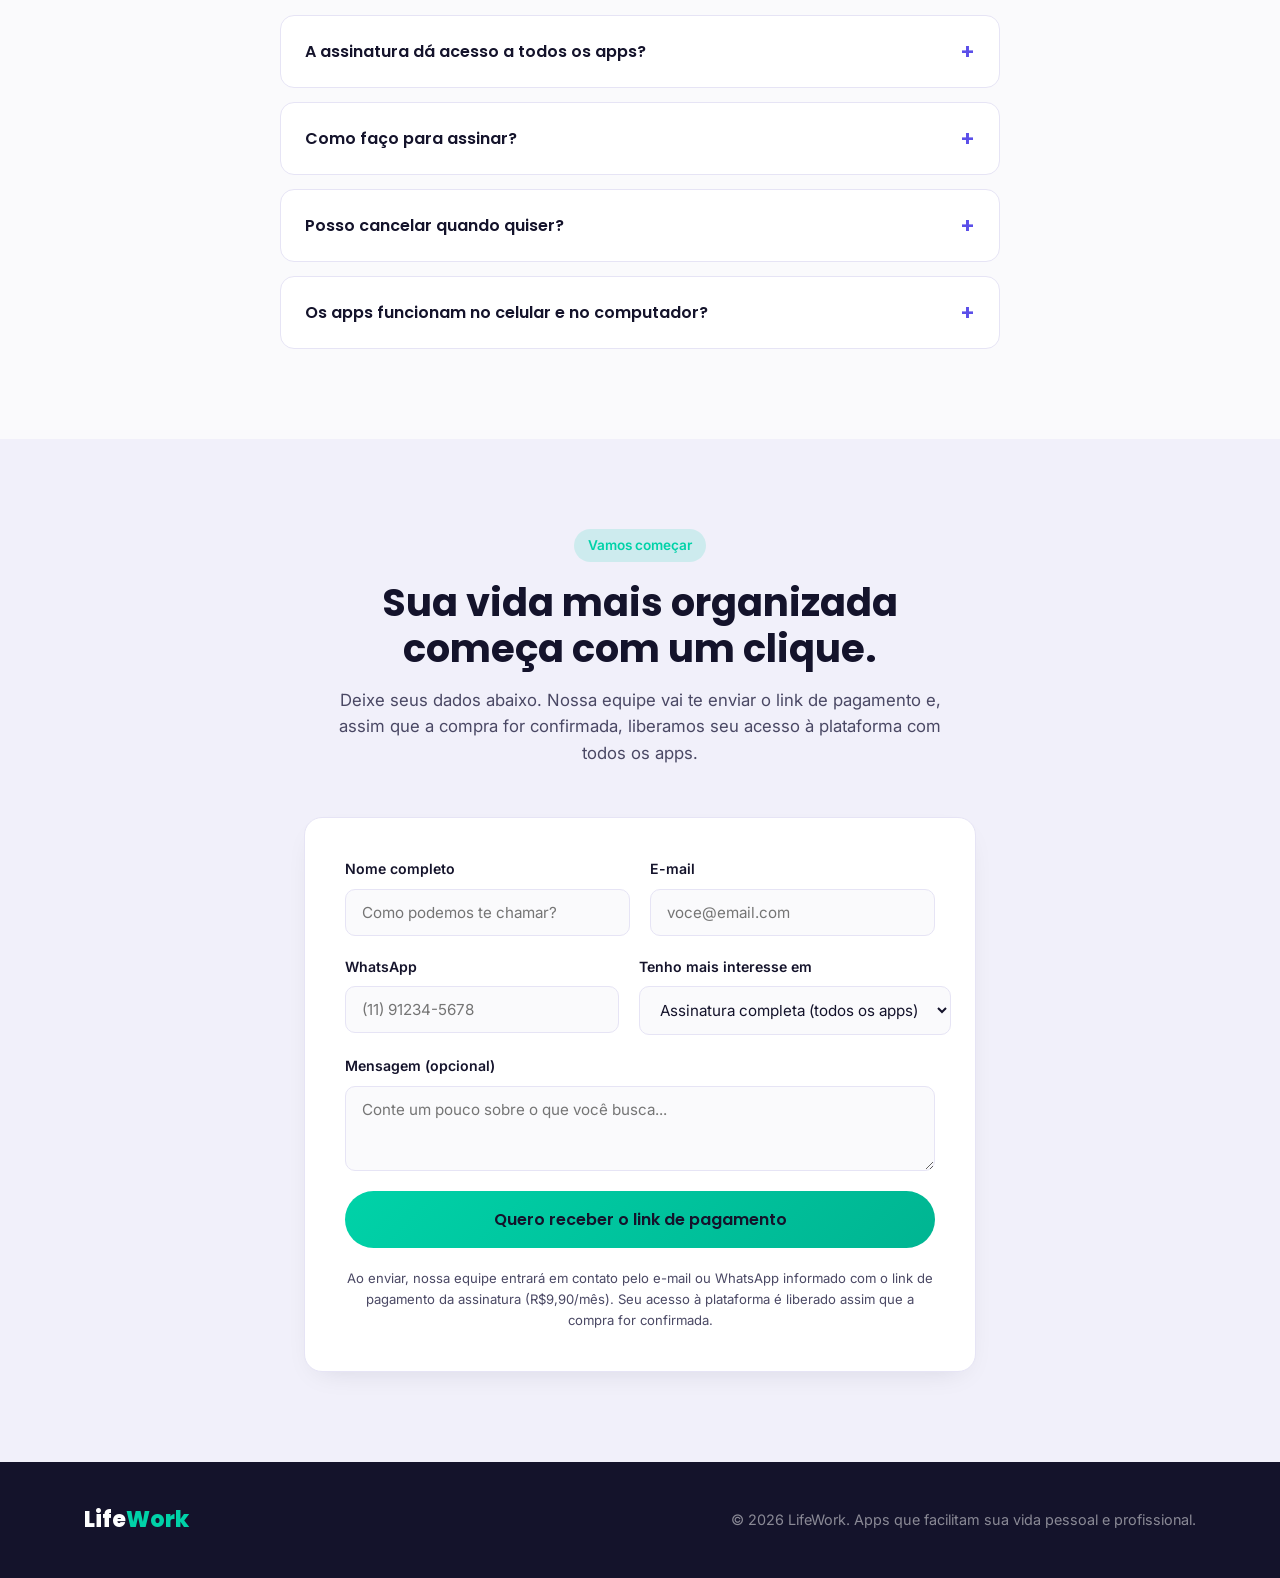
==== commit 67bb2c12: "Reframe landing page around personal/professional life pillars Replace the generic financial-pain na" ====
--- a/index.html
+++ b/index.html
@@ -35,9 +35,9 @@
   <section class="hero">
     <div class="container hero-inner">
       <div class="hero-copy reveal">
-        <span class="eyebrow">✨ Sua vida, organizada em um só lugar</span>
-        <h1>Você não precisa de mais um app.<br>Precisa do app <span class="highlight">certo</span> para cada parte da sua vida.</h1>
-        <p class="hero-sub">A LifeWork reúne ferramentas simples e poderosas para você planejar seu patrimônio, conquistar suas metas e tomar decisões financeiras melhores — tudo em um só lugar, por menos de R$10 por mês.</p>
+        <span class="eyebrow">✨ Um app para cada pilar da sua vida</span>
+        <h1>Sua vida tem muitos pilares.<br>A LifeWork tem um app <span class="highlight">para cada um deles</span>.</h1>
+        <p class="hero-sub">Da agenda da família aos seus próximos passos de carreira, do patrimônio às suas metas — a LifeWork reúne apps feitos para acompanhar você em cada pilar da sua vida pessoal e profissional. Tudo em um só lugar, por menos de R$10 por mês.</p>
         <div class="hero-actions">
           <a href="#contato" class="btn btn-primary btn-large">Quero acesso agora</a>
           <a href="#apps" class="btn btn-ghost btn-large">Ver os apps</a>
@@ -64,28 +64,41 @@
     </div>
   </section>
 
-  <!-- PROBLEMA -->
+  <!-- PILARES / DOR -->
   <section class="problem">
     <div class="container">
       <div class="section-head reveal">
-        <h2>Sua vida financeira e suas metas vivem espalhadas em lugares diferentes?</h2>
-        <p>Uma planilha aqui, um app ali, anotações perdidas no celular. No fim, você não sabe se está evoluindo — só sabe que está cansado de tentar organizar tudo sozinho.</p>
-      </div>
-      <div class="problem-grid">
-        <div class="problem-card reveal">
-          <span class="problem-icon">📉</span>
-          <h3>Falta de clareza patrimonial</h3>
-          <p>Você não sabe ao certo quanto tem, quanto deve e para onde seu dinheiro está indo.</p>
-        </div>
-        <div class="problem-card reveal">
-          <span class="problem-icon">🎯</span>
-          <h3>Metas que nunca saem do papel</h3>
-          <p>Objetivos pessoais e profissionais que ficam esquecidos por falta de acompanhamento.</p>
-        </div>
-        <div class="problem-card reveal">
-          <span class="problem-icon">🤔</span>
-          <h3>Decisões de investimento no escuro</h3>
-          <p>Medo de investir errado por não conseguir simular cenários antes de agir.</p>
+        <span class="eyebrow">O desafio</span>
+        <h2>Sua vida pessoal e profissional têm pilares diferentes. Por que tentar administrar todos eles sozinho, sem a ferramenta certa?</h2>
+        <p>Cada pilar da sua rotina pede um tipo de cuidado diferente. Organizar tudo em anotações soltas e apps que não conversam entre si é o motivo pelo qual tantos objetivos nunca saem do papel.</p>
+      </div>
+      <div class="pillars-columns">
+        <div class="pillar-col reveal">
+          <span class="pillar-col-icon">🏠</span>
+          <h3>Vida pessoal</h3>
+          <p class="pillar-col-sub">O dia a dia que sustenta tudo o mais.</p>
+          <div class="pillar-tags">
+            <span class="pillar-tag">Agenda pessoal</span>
+            <span class="pillar-tag">Filhos</span>
+            <span class="pillar-tag">Família</span>
+            <span class="pillar-tag">Esportes</span>
+            <span class="pillar-tag">Viagens</span>
+            <span class="pillar-tag">Patrimônio</span>
+            <span class="pillar-tag">Investimentos</span>
+          </div>
+        </div>
+        <div class="pillar-col pillar-col-accent reveal">
+          <span class="pillar-col-icon">💼</span>
+          <h3>Vida profissional</h3>
+          <p class="pillar-col-sub">O crescimento que constrói o seu futuro.</p>
+          <div class="pillar-tags">
+            <span class="pillar-tag pillar-tag-accent">Carreira</span>
+            <span class="pillar-tag pillar-tag-accent">Metas</span>
+            <span class="pillar-tag pillar-tag-accent">Estudos</span>
+            <span class="pillar-tag pillar-tag-accent">Gestão de pessoas</span>
+            <span class="pillar-tag pillar-tag-accent">Hard skills</span>
+            <span class="pillar-tag pillar-tag-accent">Soft skills</span>
+          </div>
         </div>
       </div>
     </div>
@@ -96,8 +109,8 @@
     <div class="container solution-inner">
       <div class="solution-copy reveal">
         <span class="eyebrow eyebrow-light">A solução</span>
-        <h2>Conheça a LifeWork: um ecossistema de apps para facilitar sua vida pessoal e profissional.</h2>
-        <p>Em vez de te vender "mais um app", construímos um conjunto de ferramentas que conversam entre si — pensadas para quem quer organizar o presente e planejar o futuro sem complicação. Uma assinatura. Todos os apps. Um único objetivo: sua vida mais leve.</p>
+        <h2>A LifeWork constrói um app para cada pilar da sua vida — pessoal e profissional.</h2>
+        <p>Em vez de um app genérico tentando resolver tudo, construímos um ecossistema: cada app da LifeWork nasce para cuidar de um pilar específico da sua rotina. Você assina uma vez e ganha acesso a todos os apps disponíveis — hoje e conforme novos pilares forem sendo lançados.</p>
       </div>
     </div>
   </section>
@@ -106,26 +119,30 @@
   <section class="apps" id="apps">
     <div class="container">
       <div class="section-head reveal">
-        <span class="eyebrow">Nossos apps</span>
-        <h2>Três apps. Um só propósito: te dar controle.</h2>
+        <span class="eyebrow">Nossos apps hoje</span>
+        <h2>Conheça os apps que já fazem parte do seu ecossistema LifeWork.</h2>
       </div>
       <div class="apps-grid">
         <article class="app-card reveal">
           <div class="app-icon">🏛️</div>
+          <span class="app-pillar-tag">Pilar: Patrimônio</span>
           <h3>Planejamento Patrimonial</h3>
           <p>Organize e visualize todo o seu patrimônio — bens, dívidas e investimentos — em um único painel. Enxergue com clareza para onde seu dinheiro está indo e tome decisões financeiras mais inteligentes.</p>
         </article>
         <article class="app-card reveal">
           <div class="app-icon">🎯</div>
+          <span class="app-pillar-tag">Pilares: Metas pessoais e profissionais</span>
           <h3>Gestão de Metas <span class="app-subname">PlanningLife</span></h3>
-          <p>Defina, acompanhe e conquiste suas metas pessoais e profissionais. Um sistema de planejamento simples e motivador para transformar objetivos em resultados reais.</p>
+          <p>Defina, acompanhe e conquiste suas metas — da vida pessoal à carreira. Um sistema de planejamento simples e motivador para transformar objetivos em resultados reais.</p>
         </article>
         <article class="app-card reveal">
           <div class="app-icon">📊</div>
+          <span class="app-pillar-tag">Pilar: Investimentos</span>
           <h3>Simulador de Investimentos</h3>
           <p>Simule cenários, compare rentabilidades e projete o crescimento do seu patrimônio antes de tomar qualquer decisão. Invista com mais segurança e menos achismo.</p>
         </article>
       </div>
+      <p class="apps-roadmap reveal">E não paramos por aqui: novos apps para outros pilares — como agenda, carreira e estudos — estão a caminho, e já incluídos automaticamente na sua assinatura assim que forem lançados.</p>
     </div>
   </section>
 
--- a/styles.css
+++ b/styles.css
@@ -163,18 +163,29 @@
 .section-head { max-width: 640px; margin: 0 auto 50px; text-align: center; }
 .section-head p { margin-top: 14px; font-size: 1.05rem; }
 
-/* Problem */
-.problem-grid { display: grid; grid-template-columns: repeat(3, 1fr); gap: 24px; }
-.problem-card {
+/* Pillars */
+.pillars-columns { display: grid; grid-template-columns: repeat(2, 1fr); gap: 24px; }
+.pillar-col {
   background: var(--white);
   border: 1px solid var(--border);
   border-radius: var(--radius);
-  padding: 32px 28px;
+  padding: 36px 32px;
   text-align: left;
 }
-.problem-icon { font-size: 2rem; display: block; margin-bottom: 14px; }
-.problem-card h3 { margin-bottom: 8px; }
-.problem-card p { font-size: 0.95rem; }
+.pillar-col-icon { font-size: 2rem; display: block; margin-bottom: 14px; }
+.pillar-col h3 { margin-bottom: 4px; }
+.pillar-col-sub { font-size: 0.92rem; margin-bottom: 6px; }
+.pillar-tags { display: flex; flex-wrap: wrap; gap: 10px; margin-top: 20px; }
+.pillar-tag {
+  background: var(--bg-soft);
+  color: var(--primary);
+  font-weight: 600;
+  font-size: 0.88rem;
+  padding: 8px 16px;
+  border-radius: 999px;
+  border: 1px solid var(--border);
+}
+.pillar-tag-accent { color: var(--accent-dark); background: rgba(0, 210, 168, 0.1); border-color: rgba(0, 210, 168, 0.25); }
 
 /* Solution */
 .solution {
@@ -204,9 +215,25 @@
   border-radius: 14px;
   margin-bottom: 20px;
 }
+.app-pillar-tag {
+  display: inline-block;
+  font-size: 0.78rem;
+  font-weight: 700;
+  letter-spacing: 0.02em;
+  text-transform: uppercase;
+  color: var(--accent-dark);
+  margin-bottom: 10px;
+}
 .app-card h3 { margin-bottom: 12px; display: flex; flex-direction: column; gap: 2px; }
 .app-subname { font-size: 0.8rem; font-weight: 600; color: var(--primary); }
 .app-card p { font-size: 0.95rem; }
+.apps-roadmap {
+  max-width: 620px;
+  margin: 40px auto 0;
+  text-align: center;
+  font-size: 0.95rem;
+  font-style: italic;
+}
 
 /* How it works */
 .how { background: var(--bg-soft); }
@@ -324,7 +351,7 @@
 @media (max-width: 900px) {
   .hero-inner { grid-template-columns: 1fr; }
   .hero-visual { height: 320px; margin-top: 20px; }
-  .problem-grid, .apps-grid, .how-grid { grid-template-columns: 1fr; }
+  .pillars-columns, .apps-grid, .how-grid { grid-template-columns: 1fr; }
   .nav { position: fixed; top: 76px; left: 0; right: 0; background: var(--white); flex-direction: column; align-items: stretch; padding: 20px 24px; gap: 18px; border-bottom: 1px solid var(--border); transform: translateY(-150%); transition: transform .3s ease; }
   .nav.open { transform: translateY(0); }
   .nav-toggle { display: flex; }
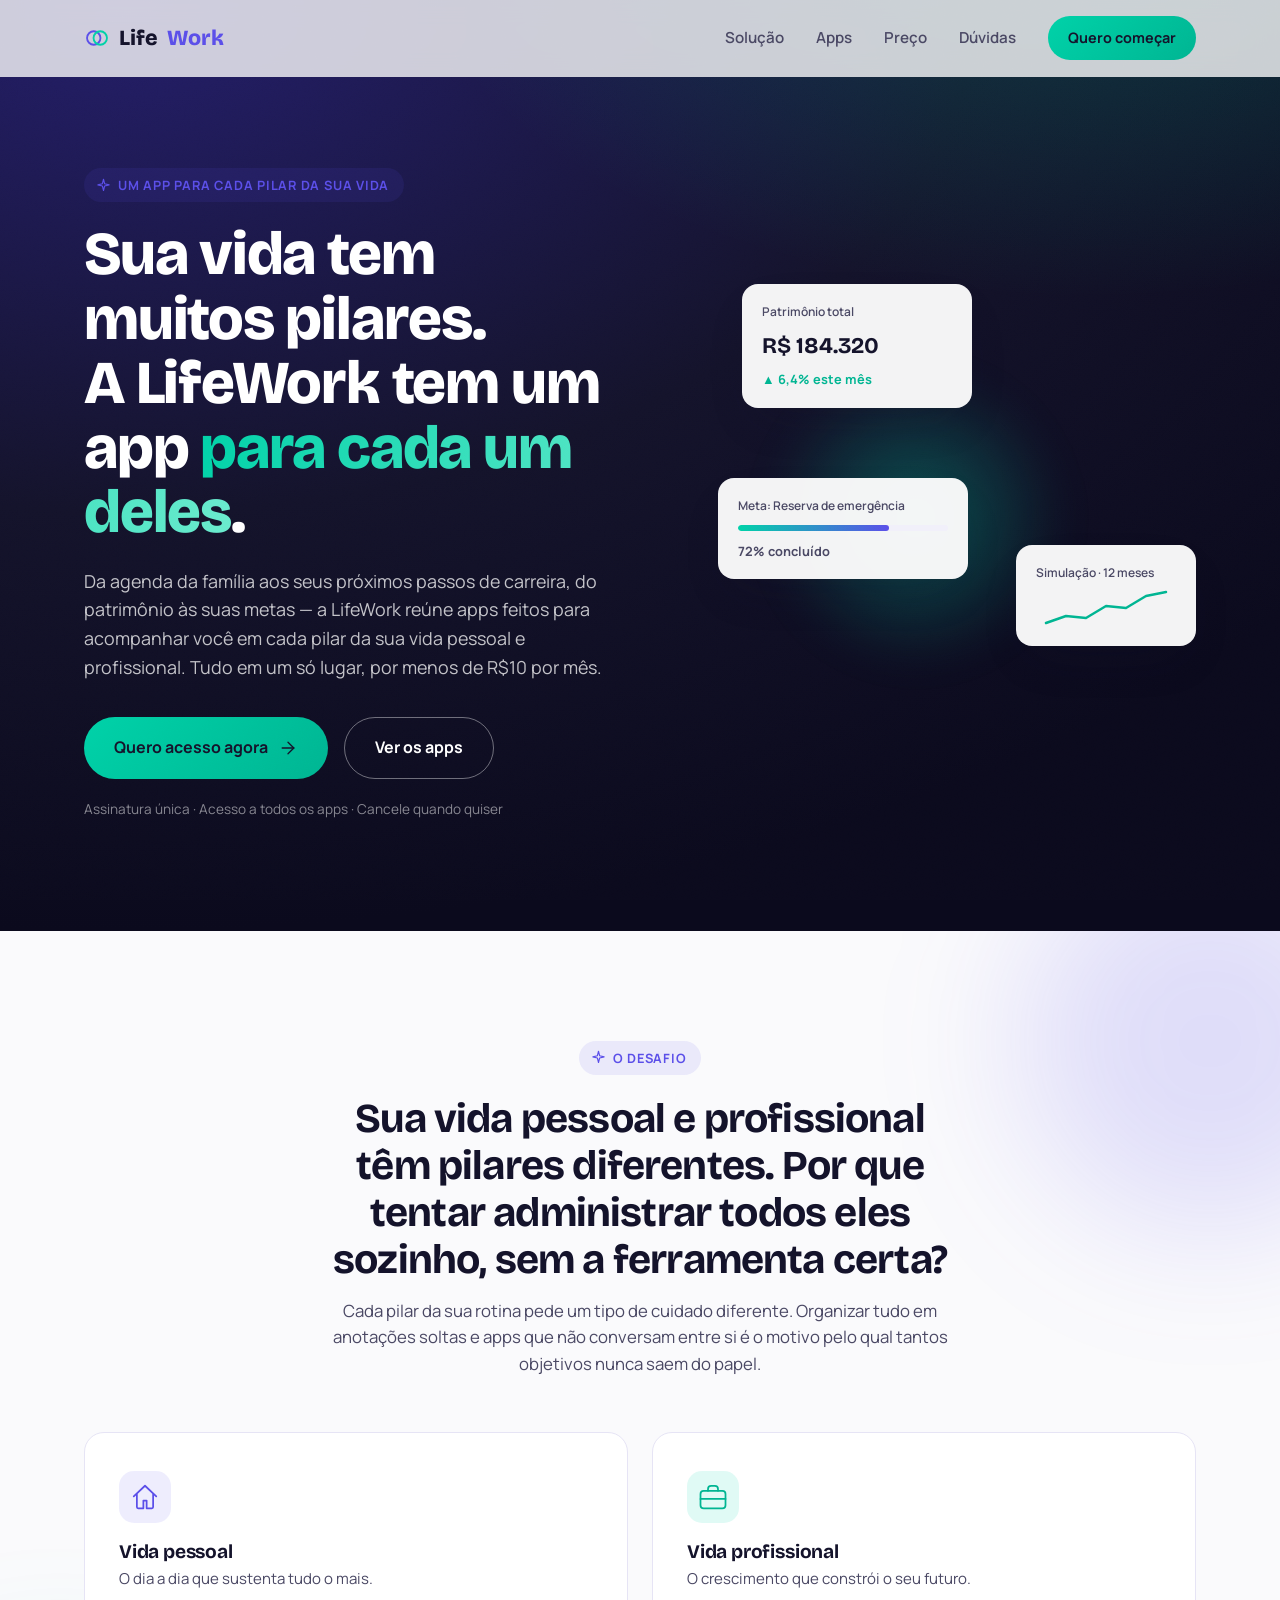
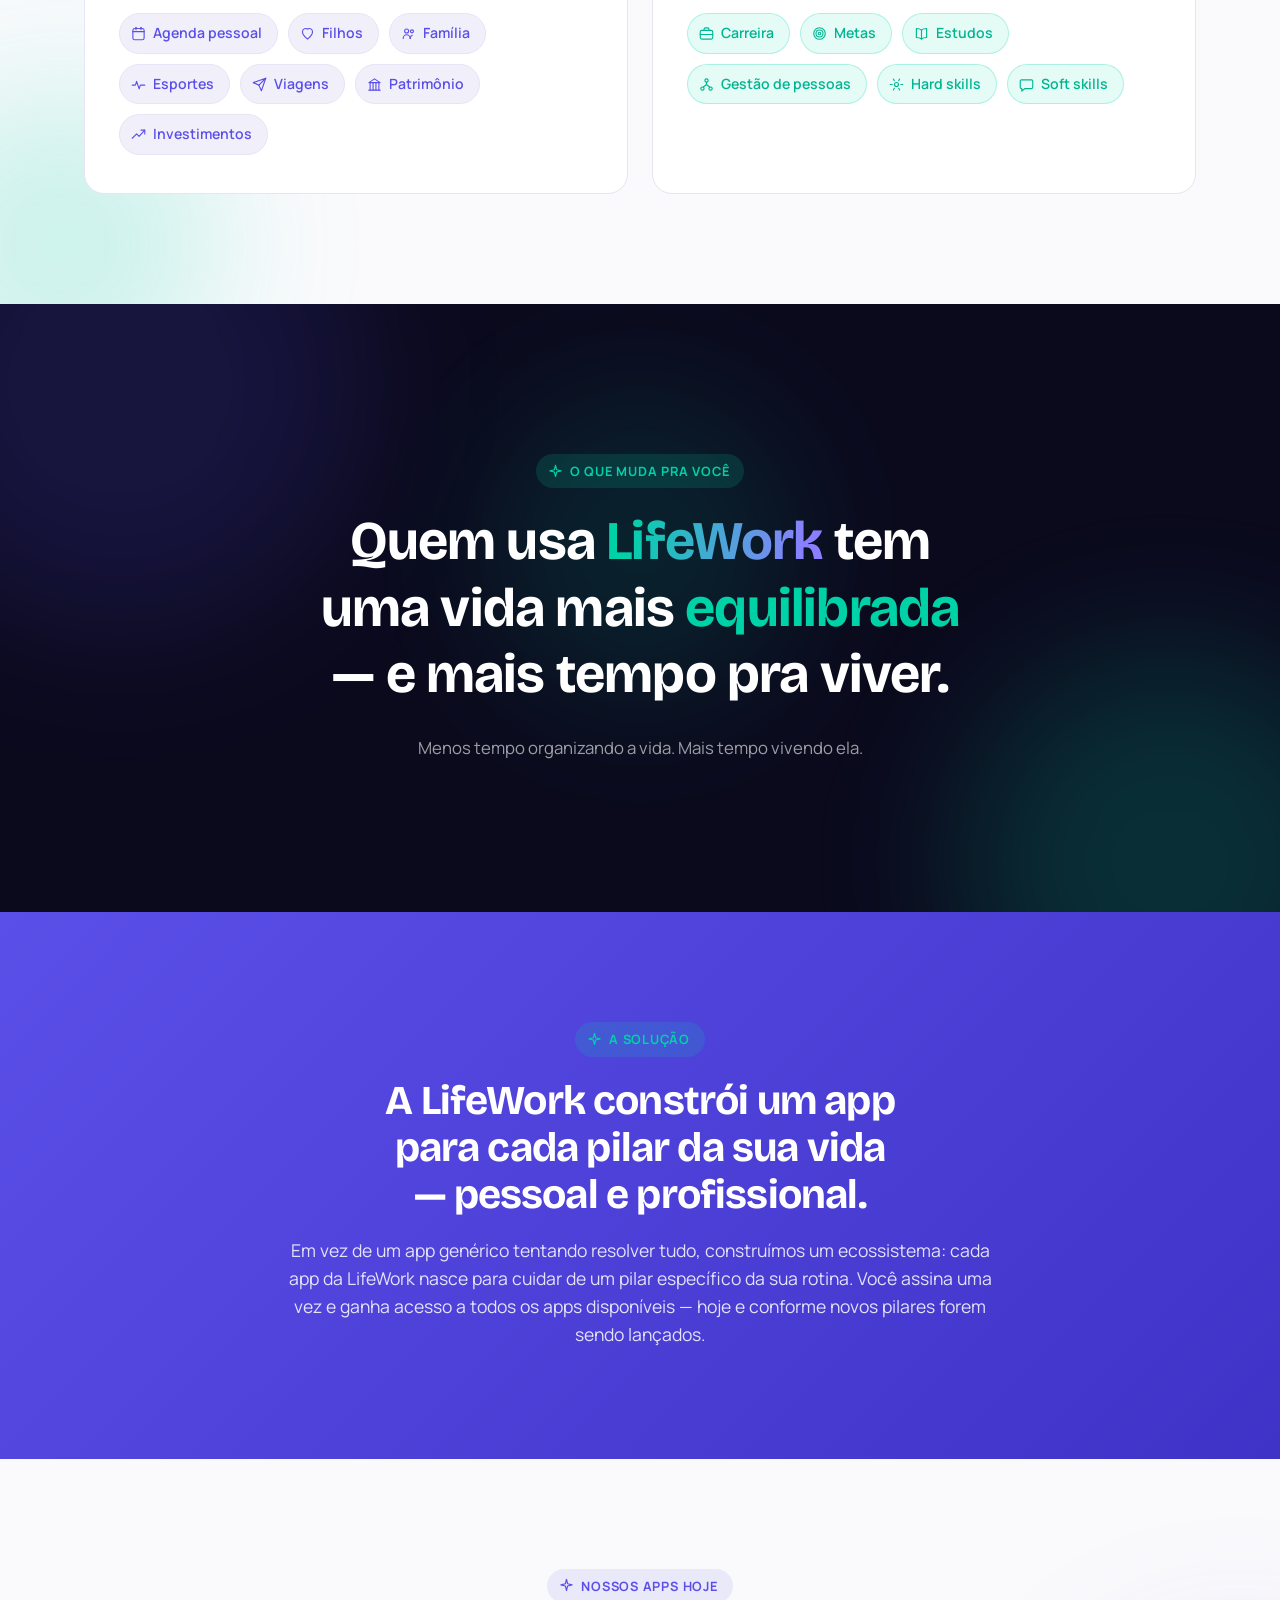
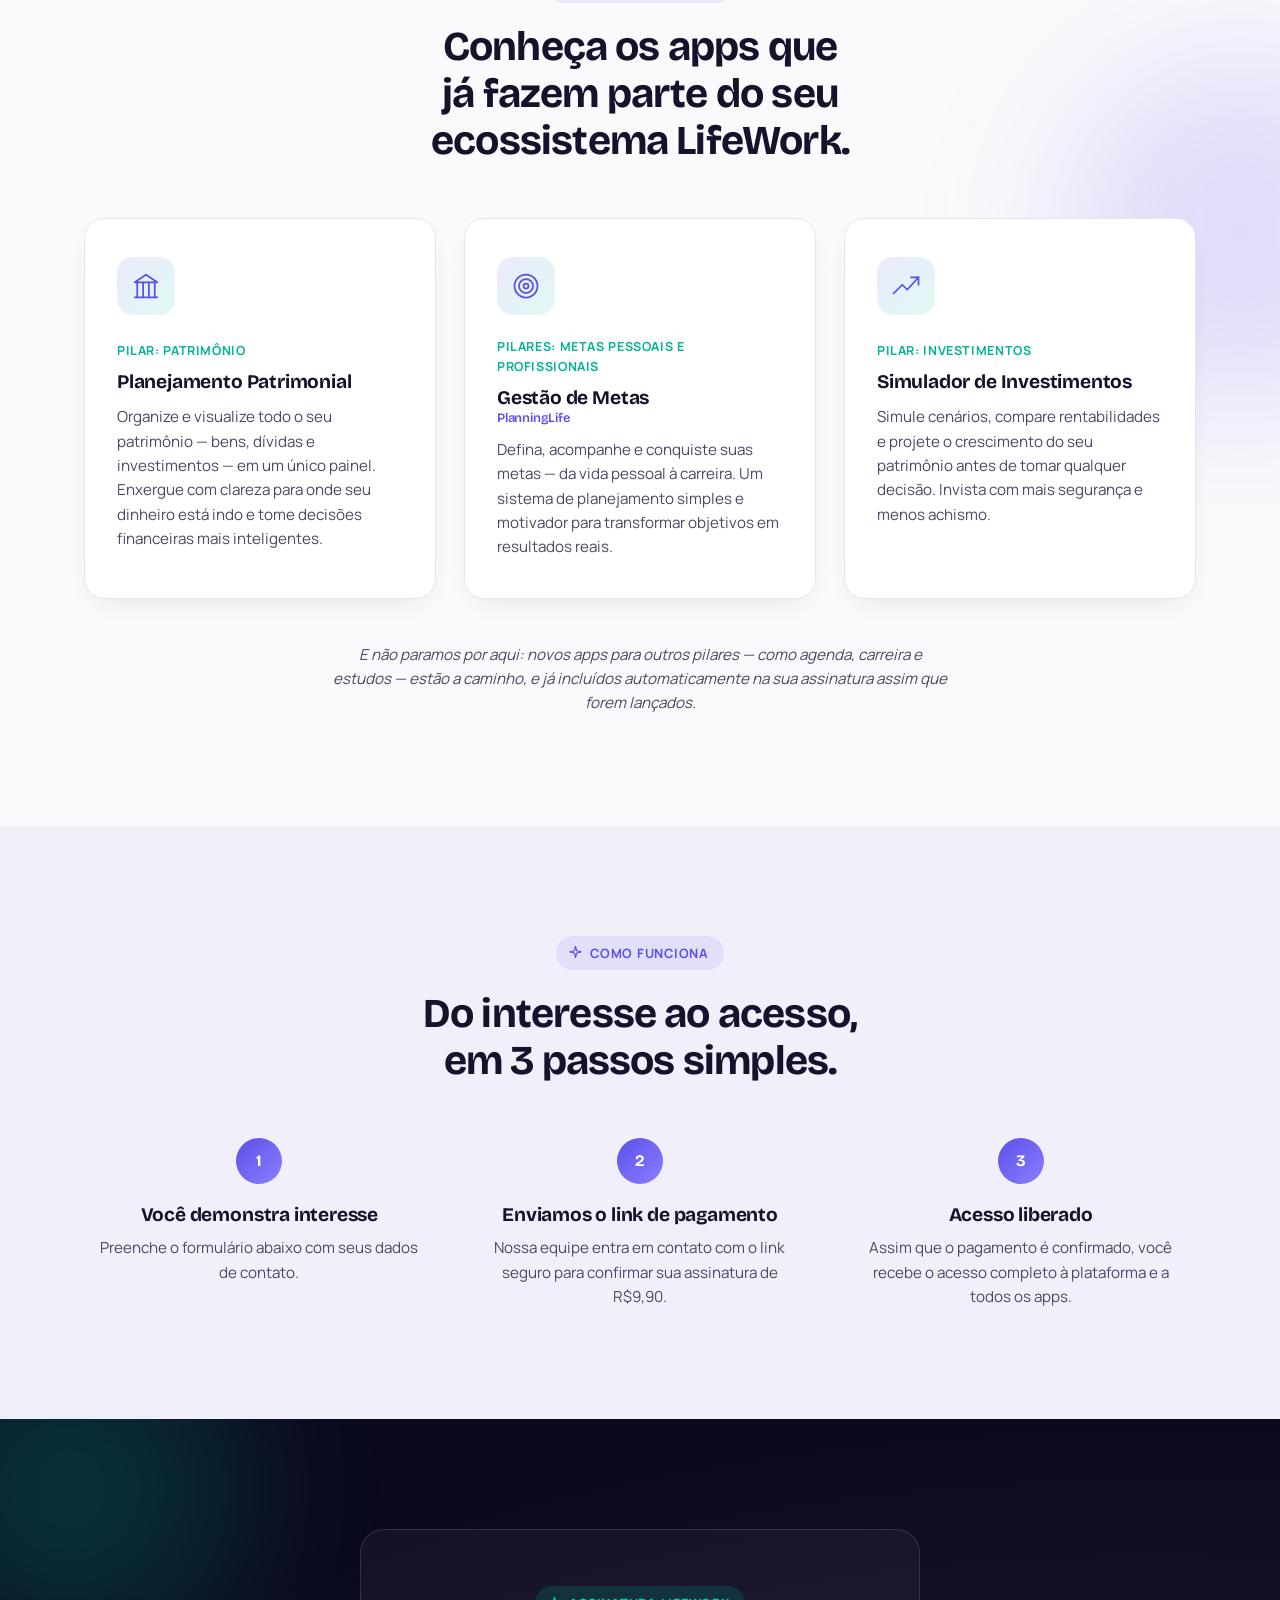
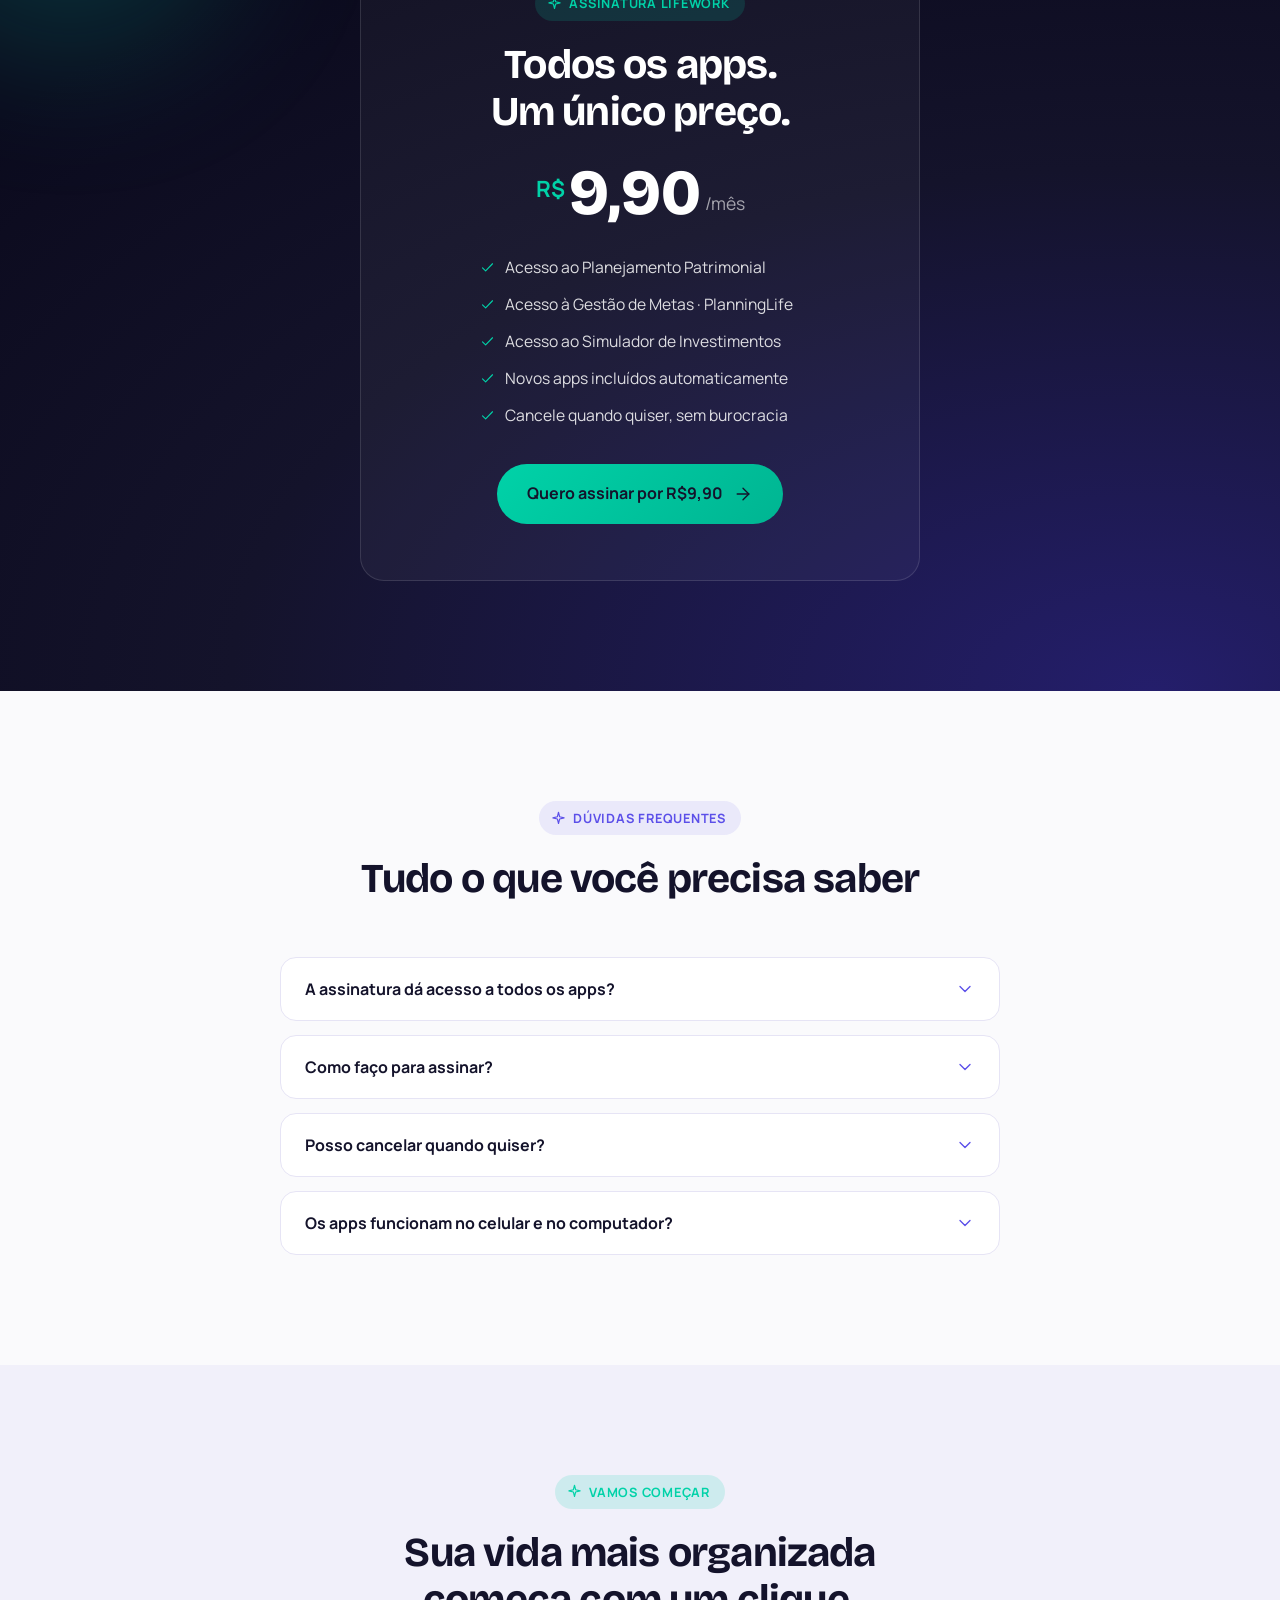
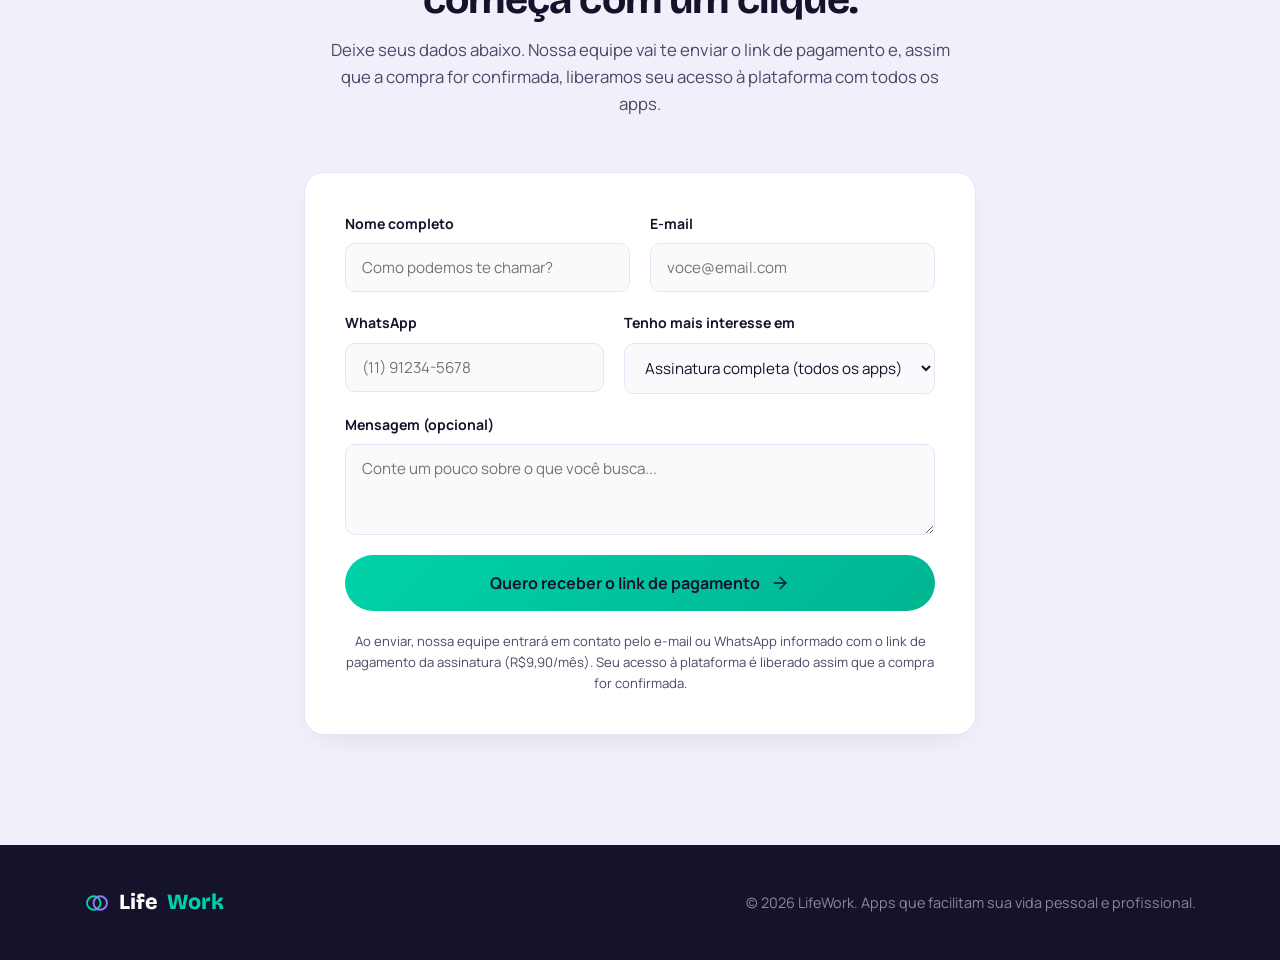
==== commit 11e6dc34: "Redesign visual identity: line icons, manifesto section, richer gradients Work in progress, pending " ====
--- a/index.html
+++ b/index.html
@@ -5,17 +5,45 @@
 <meta name="viewport" content="width=device-width, initial-scale=1.0">
 <title>LifeWork | Um app para cada parte da sua vida</title>
 <meta name="description" content="LifeWork reúne os melhores apps para organizar sua vida pessoal e profissional: planejamento patrimonial, gestão de metas e simulação de investimentos. Tudo por R$9,90/mês.">
-<link rel="icon" href="data:image/svg+xml,<svg xmlns=%22http://www.w3.org/2000/svg%22 viewBox=%220 0 100 100%22><text y=%22.9em%22 font-size=%2290%22>💼</text></svg>">
+<link rel="icon" href="data:image/svg+xml,%3Csvg xmlns='http://www.w3.org/2000/svg' viewBox='0 0 24 24'%3E%3Ccircle cx='9' cy='12' r='6.2' fill='none' stroke='%235B4FE9' stroke-width='2'/%3E%3Ccircle cx='15' cy='12' r='6.2' fill='none' stroke='%2300D2A8' stroke-width='2'/%3E%3C/svg%3E">
 <link rel="preconnect" href="https://fonts.googleapis.com">
 <link rel="preconnect" href="https://fonts.gstatic.com" crossorigin>
-<link href="https://fonts.googleapis.com/css2?family=Poppins:wght@600;700;800&family=Inter:wght@400;500;600;700&display=swap" rel="stylesheet">
+<link href="https://fonts.googleapis.com/css2?family=Bricolage+Grotesque:wght@600;700;800&family=Manrope:wght@400;500;600;700;800&display=swap" rel="stylesheet">
 <link rel="stylesheet" href="styles.css">
 </head>
 <body>
 
+<!-- ICON SPRITE -->
+<svg style="display:none" aria-hidden="true">
+  <defs>
+    <symbol id="i-calendar" viewBox="0 0 24 24"><rect x="3" y="4" width="18" height="18" rx="3"/><line x1="3" y1="9" x2="21" y2="9"/><line x1="8" y1="2" x2="8" y2="6"/><line x1="16" y1="2" x2="16" y2="6"/></symbol>
+    <symbol id="i-heart" viewBox="0 0 24 24"><path d="M12 21C12 21 4 14.5 4 9.5C4 6.5 6.5 4 9.5 4C11 4 12 5 12 5C12 5 13 4 14.5 4C17.5 4 20 6.5 20 9.5C20 14.5 12 21 12 21Z"/></symbol>
+    <symbol id="i-users" viewBox="0 0 24 24"><circle cx="9" cy="8" r="3.2"/><path d="M3.5 20c0-3.3 2.5-6 5.5-6s5.5 2.7 5.5 6"/><circle cx="17.5" cy="8.5" r="2.4"/><path d="M14.8 20c0-2.6 1.4-4.6 3.2-5.1"/></symbol>
+    <symbol id="i-activity" viewBox="0 0 24 24"><polyline points="2,13 7,13 9,7 13,19 15,13 22,13"/></symbol>
+    <symbol id="i-send" viewBox="0 0 24 24"><polygon points="22,2 15,22 11,13 2,9"/><line x1="22" y1="2" x2="11" y2="13"/></symbol>
+    <symbol id="i-landmark" viewBox="0 0 24 24"><polygon points="12,3 3,9 21,9"/><line x1="3" y1="21" x2="21" y2="21"/><line x1="5" y1="9" x2="5" y2="21"/><line x1="9.7" y1="9" x2="9.7" y2="21"/><line x1="14.3" y1="9" x2="14.3" y2="21"/><line x1="19" y1="9" x2="19" y2="21"/></symbol>
+    <symbol id="i-trending" viewBox="0 0 24 24"><polyline points="2,18 9,11 13,15 22,5"/><polyline points="16,5 22,5 22,11"/></symbol>
+    <symbol id="i-briefcase" viewBox="0 0 24 24"><rect x="2" y="7" width="20" height="14" rx="2.5"/><path d="M8 7V5.5A2.5 2.5 0 0 1 10.5 3h3A2.5 2.5 0 0 1 16 5.5V7"/><line x1="2" y1="13.5" x2="22" y2="13.5"/></symbol>
+    <symbol id="i-target" viewBox="0 0 24 24"><circle cx="12" cy="12" r="9.2"/><circle cx="12" cy="12" r="5.6"/><circle cx="12" cy="12" r="2"/></symbol>
+    <symbol id="i-book" viewBox="0 0 24 24"><path d="M12 6.5C10.4 5 7.8 4 3.8 4v14.3c4 0 6.6 1 8.2 2.5 1.6-1.5 4.2-2.5 8.2-2.5V4c-4 0-6.6 1-8.2 2.5Z"/><line x1="12" y1="6.5" x2="12" y2="20.8"/></symbol>
+    <symbol id="i-network" viewBox="0 0 24 24"><circle cx="12" cy="5.5" r="2.6"/><circle cx="5.5" cy="18.5" r="2.6"/><circle cx="18.5" cy="18.5" r="2.6"/><line x1="12" y1="8.1" x2="12" y2="12"/><line x1="12" y1="12" x2="6.6" y2="16.4"/><line x1="12" y1="12" x2="17.4" y2="16.4"/></symbol>
+    <symbol id="i-gear" viewBox="0 0 24 24"><circle cx="12" cy="12" r="3.2"/><line x1="19" y1="12" x2="22" y2="12"/><line x1="15.5" y1="18.06" x2="17" y2="20.66"/><line x1="8.5" y1="18.06" x2="7" y2="20.66"/><line x1="5" y1="12" x2="2" y2="12"/><line x1="8.5" y1="5.94" x2="7" y2="3.34"/><line x1="15.5" y1="5.94" x2="17" y2="3.34"/></symbol>
+    <symbol id="i-chat" viewBox="0 0 24 24"><path d="M4 4.5h16a2 2 0 0 1 2 2v10a2 2 0 0 1-2 2H9.5L4.5 22.5V18.5H4a2 2 0 0 1-2-2v-10a2 2 0 0 1 2-2Z"/></symbol>
+    <symbol id="i-home" viewBox="0 0 24 24"><path d="M3 11.5 12 3l9 8.5"/><path d="M5.5 10v10a1 1 0 0 0 1 1h4.2v-6.2h2.6V21H17.5a1 1 0 0 0 1-1V10"/></symbol>
+    <symbol id="i-spark" viewBox="0 0 24 24"><path d="M12 2l1.8 7.2L21 11l-7.2 1.8L12 20l-1.8-7.2L3 11l7.2-1.8Z"/></symbol>
+    <symbol id="i-check" viewBox="0 0 24 24"><circle cx="12" cy="12" r="10"/><polyline points="7,12.5 10.5,16 17,8"/></symbol>
+    <symbol id="i-chevron" viewBox="0 0 24 24"><polyline points="6,9 12,15 18,9"/></symbol>
+    <symbol id="i-arrow" viewBox="0 0 24 24"><line x1="5" y1="12" x2="19" y2="12"/><polyline points="12,5 19,12 12,19"/></symbol>
+    <symbol id="i-check-sm" viewBox="0 0 24 24"><polyline points="4,12.5 9,17.5 20,6"/></symbol>
+  </defs>
+</svg>
+
 <header class="site-header" id="header">
   <div class="container header-inner">
-    <a href="#" class="logo">Life<span>Work</span></a>
+    <a href="#" class="logo">
+      <svg class="logo-mark" viewBox="0 0 24 24"><circle cx="9" cy="12" r="6.2" fill="none" stroke="var(--primary)" stroke-width="1.7"/><circle cx="15" cy="12" r="6.2" fill="none" stroke="var(--accent)" stroke-width="1.7"/></svg>
+      Life<span>Work</span>
+    </a>
     <nav class="nav" id="nav">
       <a href="#solucao">Solução</a>
       <a href="#apps">Apps</a>
@@ -35,11 +63,11 @@
   <section class="hero">
     <div class="container hero-inner">
       <div class="hero-copy reveal">
-        <span class="eyebrow">✨ Um app para cada pilar da sua vida</span>
+        <span class="eyebrow"><svg class="icon icon-sm"><use href="#i-spark"/></svg>Um app para cada pilar da sua vida</span>
         <h1>Sua vida tem muitos pilares.<br>A LifeWork tem um app <span class="highlight">para cada um deles</span>.</h1>
         <p class="hero-sub">Da agenda da família aos seus próximos passos de carreira, do patrimônio às suas metas — a LifeWork reúne apps feitos para acompanhar você em cada pilar da sua vida pessoal e profissional. Tudo em um só lugar, por menos de R$10 por mês.</p>
         <div class="hero-actions">
-          <a href="#contato" class="btn btn-primary btn-large">Quero acesso agora</a>
+          <a href="#contato" class="btn btn-primary btn-large">Quero acesso agora <svg class="icon"><use href="#i-arrow"/></svg></a>
           <a href="#apps" class="btn btn-ghost btn-large">Ver os apps</a>
         </div>
         <p class="hero-microcopy">Assinatura única · Acesso a todos os apps · Cancele quando quiser</p>
@@ -66,41 +94,55 @@
 
   <!-- PILARES / DOR -->
   <section class="problem">
-    <div class="container">
-      <div class="section-head reveal">
-        <span class="eyebrow">O desafio</span>
+    <div class="blob blob-primary blob-1"></div>
+    <div class="blob blob-accent blob-2"></div>
+    <div class="container">
+      <div class="section-head reveal">
+        <span class="eyebrow"><svg class="icon icon-sm"><use href="#i-spark"/></svg>O desafio</span>
         <h2>Sua vida pessoal e profissional têm pilares diferentes. Por que tentar administrar todos eles sozinho, sem a ferramenta certa?</h2>
         <p>Cada pilar da sua rotina pede um tipo de cuidado diferente. Organizar tudo em anotações soltas e apps que não conversam entre si é o motivo pelo qual tantos objetivos nunca saem do papel.</p>
       </div>
       <div class="pillars-columns">
         <div class="pillar-col reveal">
-          <span class="pillar-col-icon">🏠</span>
+          <span class="pillar-col-icon"><svg class="icon icon-lg"><use href="#i-home"/></svg></span>
           <h3>Vida pessoal</h3>
           <p class="pillar-col-sub">O dia a dia que sustenta tudo o mais.</p>
           <div class="pillar-tags">
-            <span class="pillar-tag">Agenda pessoal</span>
-            <span class="pillar-tag">Filhos</span>
-            <span class="pillar-tag">Família</span>
-            <span class="pillar-tag">Esportes</span>
-            <span class="pillar-tag">Viagens</span>
-            <span class="pillar-tag">Patrimônio</span>
-            <span class="pillar-tag">Investimentos</span>
+            <span class="pillar-tag"><svg class="icon icon-sm"><use href="#i-calendar"/></svg>Agenda pessoal</span>
+            <span class="pillar-tag"><svg class="icon icon-sm"><use href="#i-heart"/></svg>Filhos</span>
+            <span class="pillar-tag"><svg class="icon icon-sm"><use href="#i-users"/></svg>Família</span>
+            <span class="pillar-tag"><svg class="icon icon-sm"><use href="#i-activity"/></svg>Esportes</span>
+            <span class="pillar-tag"><svg class="icon icon-sm"><use href="#i-send"/></svg>Viagens</span>
+            <span class="pillar-tag"><svg class="icon icon-sm"><use href="#i-landmark"/></svg>Patrimônio</span>
+            <span class="pillar-tag"><svg class="icon icon-sm"><use href="#i-trending"/></svg>Investimentos</span>
           </div>
         </div>
         <div class="pillar-col pillar-col-accent reveal">
-          <span class="pillar-col-icon">💼</span>
+          <span class="pillar-col-icon"><svg class="icon icon-lg"><use href="#i-briefcase"/></svg></span>
           <h3>Vida profissional</h3>
           <p class="pillar-col-sub">O crescimento que constrói o seu futuro.</p>
           <div class="pillar-tags">
-            <span class="pillar-tag pillar-tag-accent">Carreira</span>
-            <span class="pillar-tag pillar-tag-accent">Metas</span>
-            <span class="pillar-tag pillar-tag-accent">Estudos</span>
-            <span class="pillar-tag pillar-tag-accent">Gestão de pessoas</span>
-            <span class="pillar-tag pillar-tag-accent">Hard skills</span>
-            <span class="pillar-tag pillar-tag-accent">Soft skills</span>
-          </div>
-        </div>
-      </div>
+            <span class="pillar-tag pillar-tag-accent"><svg class="icon icon-sm"><use href="#i-briefcase"/></svg>Carreira</span>
+            <span class="pillar-tag pillar-tag-accent"><svg class="icon icon-sm"><use href="#i-target"/></svg>Metas</span>
+            <span class="pillar-tag pillar-tag-accent"><svg class="icon icon-sm"><use href="#i-book"/></svg>Estudos</span>
+            <span class="pillar-tag pillar-tag-accent"><svg class="icon icon-sm"><use href="#i-network"/></svg>Gestão de pessoas</span>
+            <span class="pillar-tag pillar-tag-accent"><svg class="icon icon-sm"><use href="#i-gear"/></svg>Hard skills</span>
+            <span class="pillar-tag pillar-tag-accent"><svg class="icon icon-sm"><use href="#i-chat"/></svg>Soft skills</span>
+          </div>
+        </div>
+      </div>
+    </div>
+  </section>
+
+  <!-- MANIFESTO -->
+  <section class="manifesto">
+    <div class="blob blob-primary blob-1"></div>
+    <div class="blob blob-accent blob-2"></div>
+    <div class="blob blob-accent blob-3"></div>
+    <div class="container manifesto-inner">
+      <span class="eyebrow eyebrow-light"><svg class="icon icon-sm"><use href="#i-spark"/></svg>O que muda pra você</span>
+      <h2 class="manifesto-statement">Quem usa <span class="brand">LifeWork</span> tem uma vida mais <span class="stress">equilibrada</span> — e mais tempo pra viver.</h2>
+      <p class="manifesto-sub">Menos tempo organizando a vida. Mais tempo vivendo ela.</p>
     </div>
   </section>
 
@@ -108,7 +150,7 @@
   <section class="solution" id="solucao">
     <div class="container solution-inner">
       <div class="solution-copy reveal">
-        <span class="eyebrow eyebrow-light">A solução</span>
+        <span class="eyebrow eyebrow-light"><svg class="icon icon-sm"><use href="#i-spark"/></svg>A solução</span>
         <h2>A LifeWork constrói um app para cada pilar da sua vida — pessoal e profissional.</h2>
         <p>Em vez de um app genérico tentando resolver tudo, construímos um ecossistema: cada app da LifeWork nasce para cuidar de um pilar específico da sua rotina. Você assina uma vez e ganha acesso a todos os apps disponíveis — hoje e conforme novos pilares forem sendo lançados.</p>
       </div>
@@ -117,26 +159,27 @@
 
   <!-- APPS -->
   <section class="apps" id="apps">
-    <div class="container">
-      <div class="section-head reveal">
-        <span class="eyebrow">Nossos apps hoje</span>
+    <div class="blob blob-primary blob-1"></div>
+    <div class="container">
+      <div class="section-head reveal">
+        <span class="eyebrow"><svg class="icon icon-sm"><use href="#i-spark"/></svg>Nossos apps hoje</span>
         <h2>Conheça os apps que já fazem parte do seu ecossistema LifeWork.</h2>
       </div>
       <div class="apps-grid">
         <article class="app-card reveal">
-          <div class="app-icon">🏛️</div>
+          <div class="app-icon"><svg class="icon icon-lg"><use href="#i-landmark"/></svg></div>
           <span class="app-pillar-tag">Pilar: Patrimônio</span>
           <h3>Planejamento Patrimonial</h3>
           <p>Organize e visualize todo o seu patrimônio — bens, dívidas e investimentos — em um único painel. Enxergue com clareza para onde seu dinheiro está indo e tome decisões financeiras mais inteligentes.</p>
         </article>
         <article class="app-card reveal">
-          <div class="app-icon">🎯</div>
+          <div class="app-icon"><svg class="icon icon-lg"><use href="#i-target"/></svg></div>
           <span class="app-pillar-tag">Pilares: Metas pessoais e profissionais</span>
           <h3>Gestão de Metas <span class="app-subname">PlanningLife</span></h3>
           <p>Defina, acompanhe e conquiste suas metas — da vida pessoal à carreira. Um sistema de planejamento simples e motivador para transformar objetivos em resultados reais.</p>
         </article>
         <article class="app-card reveal">
-          <div class="app-icon">📊</div>
+          <div class="app-icon"><svg class="icon icon-lg"><use href="#i-trending"/></svg></div>
           <span class="app-pillar-tag">Pilar: Investimentos</span>
           <h3>Simulador de Investimentos</h3>
           <p>Simule cenários, compare rentabilidades e projete o crescimento do seu patrimônio antes de tomar qualquer decisão. Invista com mais segurança e menos achismo.</p>
@@ -150,7 +193,7 @@
   <section class="how">
     <div class="container">
       <div class="section-head reveal">
-        <span class="eyebrow">Como funciona</span>
+        <span class="eyebrow"><svg class="icon icon-sm"><use href="#i-spark"/></svg>Como funciona</span>
         <h2>Do interesse ao acesso, em 3 passos simples.</h2>
       </div>
       <div class="how-grid">
@@ -175,9 +218,10 @@
 
   <!-- PREÇO -->
   <section class="pricing" id="preco">
+    <div class="blob blob-accent blob-1"></div>
     <div class="container">
       <div class="pricing-card reveal">
-        <span class="eyebrow eyebrow-light">Assinatura LifeWork</span>
+        <span class="eyebrow eyebrow-light"><svg class="icon icon-sm"><use href="#i-spark"/></svg>Assinatura LifeWork</span>
         <h2>Todos os apps. Um único preço.</h2>
         <div class="price">
           <span class="price-currency">R$</span>
@@ -185,13 +229,13 @@
           <span class="price-period">/mês</span>
         </div>
         <ul class="pricing-list">
-          <li>✔ Acesso ao Planejamento Patrimonial</li>
-          <li>✔ Acesso à Gestão de Metas · PlanningLife</li>
-          <li>✔ Acesso ao Simulador de Investimentos</li>
-          <li>✔ Novos apps incluídos automaticamente</li>
-          <li>✔ Cancele quando quiser, sem burocracia</li>
+          <li><svg class="icon icon-sm"><use href="#i-check-sm"/></svg> Acesso ao Planejamento Patrimonial</li>
+          <li><svg class="icon icon-sm"><use href="#i-check-sm"/></svg> Acesso à Gestão de Metas · PlanningLife</li>
+          <li><svg class="icon icon-sm"><use href="#i-check-sm"/></svg> Acesso ao Simulador de Investimentos</li>
+          <li><svg class="icon icon-sm"><use href="#i-check-sm"/></svg> Novos apps incluídos automaticamente</li>
+          <li><svg class="icon icon-sm"><use href="#i-check-sm"/></svg> Cancele quando quiser, sem burocracia</li>
         </ul>
-        <a href="#contato" class="btn btn-primary btn-large">Quero assinar por R$9,90</a>
+        <a href="#contato" class="btn btn-primary btn-large">Quero assinar por R$9,90 <svg class="icon"><use href="#i-arrow"/></svg></a>
       </div>
     </div>
   </section>
@@ -200,24 +244,24 @@
   <section class="faq" id="faq">
     <div class="container">
       <div class="section-head reveal">
-        <span class="eyebrow">Dúvidas frequentes</span>
+        <span class="eyebrow"><svg class="icon icon-sm"><use href="#i-spark"/></svg>Dúvidas frequentes</span>
         <h2>Tudo o que você precisa saber</h2>
       </div>
       <div class="faq-list reveal">
         <div class="faq-item">
-          <button class="faq-question">A assinatura dá acesso a todos os apps? <span>+</span></button>
+          <button class="faq-question">A assinatura dá acesso a todos os apps? <svg class="icon"><use href="#i-chevron"/></svg></button>
           <div class="faq-answer"><p>Sim! Por R$9,90/mês você tem acesso completo aos três apps da LifeWork — Planejamento Patrimonial, Gestão de Metas (PlanningLife) e Simulador de Investimentos — além de qualquer novo app que lançarmos.</p></div>
         </div>
         <div class="faq-item">
-          <button class="faq-question">Como faço para assinar? <span>+</span></button>
+          <button class="faq-question">Como faço para assinar? <svg class="icon"><use href="#i-chevron"/></svg></button>
           <div class="faq-answer"><p>Preencha o formulário de contato abaixo. Nossa equipe vai entrar em contato com um link de pagamento seguro e, assim que a compra for confirmada, você recebe o acesso à plataforma.</p></div>
         </div>
         <div class="faq-item">
-          <button class="faq-question">Posso cancelar quando quiser? <span>+</span></button>
+          <button class="faq-question">Posso cancelar quando quiser? <svg class="icon"><use href="#i-chevron"/></svg></button>
           <div class="faq-answer"><p>Sim, sem burocracia e sem multa. Você mantém o controle total da sua assinatura.</p></div>
         </div>
         <div class="faq-item">
-          <button class="faq-question">Os apps funcionam no celular e no computador? <span>+</span></button>
+          <button class="faq-question">Os apps funcionam no celular e no computador? <svg class="icon"><use href="#i-chevron"/></svg></button>
           <div class="faq-answer"><p>Sim, a plataforma LifeWork foi pensada para acompanhar você onde estiver, com acesso via navegador em qualquer dispositivo.</p></div>
         </div>
       </div>
@@ -228,7 +272,7 @@
   <section class="contact" id="contato">
     <div class="container contact-inner">
       <div class="section-head reveal">
-        <span class="eyebrow eyebrow-light">Vamos começar</span>
+        <span class="eyebrow eyebrow-light"><svg class="icon icon-sm"><use href="#i-spark"/></svg>Vamos começar</span>
         <h2>Sua vida mais organizada começa com um clique.</h2>
         <p>Deixe seus dados abaixo. Nossa equipe vai te enviar o link de pagamento e, assim que a compra for confirmada, liberamos seu acesso à plataforma com todos os apps.</p>
       </div>
@@ -267,13 +311,13 @@
           <textarea id="message" name="message" rows="3" placeholder="Conte um pouco sobre o que você busca..."></textarea>
         </div>
         <button type="submit" class="btn btn-primary btn-large btn-block" id="submitBtn">
-          Quero receber o link de pagamento
+          Quero receber o link de pagamento <svg class="icon"><use href="#i-arrow"/></svg>
         </button>
         <p class="form-note">Ao enviar, nossa equipe entrará em contato pelo e-mail ou WhatsApp informado com o link de pagamento da assinatura (R$9,90/mês). Seu acesso à plataforma é liberado assim que a compra for confirmada.</p>
       </form>
 
       <div class="form-success" id="formSuccess" hidden>
-        <span class="success-icon">🎉</span>
+        <span class="success-icon"><svg class="icon"><use href="#i-check"/></svg></span>
         <h3>Recebemos seu contato!</h3>
         <p>Em breve nossa equipe vai te enviar o link de pagamento por e-mail ou WhatsApp. Assim que a compra for confirmada, seu acesso à plataforma LifeWork será liberado.</p>
       </div>
@@ -284,7 +328,10 @@
 
 <footer class="site-footer">
   <div class="container footer-inner">
-    <a href="#" class="logo">Life<span>Work</span></a>
+    <a href="#" class="logo">
+      <svg class="logo-mark" viewBox="0 0 24 24"><circle cx="9" cy="12" r="6.2" fill="none" stroke="var(--accent)" stroke-width="1.7"/><circle cx="15" cy="12" r="6.2" fill="none" stroke="var(--primary-light)" stroke-width="1.7"/></svg>
+      Life<span>Work</span>
+    </a>
     <p>&copy; <span id="year"></span> LifeWork. Apps que facilitam sua vida pessoal e profissional.</p>
   </div>
 </footer>
--- a/styles.css
+++ b/styles.css
@@ -12,9 +12,9 @@
   --border: #E6E4F5;
   --shadow: 0 20px 50px -20px rgba(20, 19, 43, 0.25);
   --shadow-soft: 0 10px 30px -15px rgba(20, 19, 43, 0.15);
-  --radius: 18px;
-  --font-heading: 'Poppins', 'Inter', sans-serif;
-  --font-body: 'Inter', sans-serif;
+  --radius: 20px;
+  --font-heading: 'Bricolage Grotesque', 'Manrope', sans-serif;
+  --font-body: 'Manrope', sans-serif;
 }
 
 * { box-sizing: border-box; margin: 0; padding: 0; }
@@ -27,21 +27,55 @@
   background: var(--bg);
   line-height: 1.6;
   overflow-x: hidden;
+  position: relative;
+}
+
+body::before {
+  content: '';
+  position: fixed;
+  inset: 0;
+  z-index: 999;
+  pointer-events: none;
+  opacity: 0.035;
+  mix-blend-mode: overlay;
+  background-image: url("data:image/svg+xml,%3Csvg xmlns='http://www.w3.org/2000/svg' width='140' height='140'%3E%3Cfilter id='n'%3E%3CfeTurbulence type='fractalNoise' baseFrequency='0.85' numOctaves='2' stitchTiles='stitch'/%3E%3C/filter%3E%3Crect width='100%25' height='100%25' filter='url(%23n)'/%3E%3C/svg%3E");
 }
 
 img, svg { max-width: 100%; display: block; }
+
+.icon {
+  width: 20px;
+  height: 20px;
+  stroke: currentColor;
+  stroke-width: 1.6;
+  fill: none;
+  stroke-linecap: round;
+  stroke-linejoin: round;
+  flex-shrink: 0;
+}
+.icon-sm { width: 15px; height: 15px; stroke-width: 1.8; }
+.icon-lg { width: 30px; height: 30px; stroke-width: 1.4; }
 
 .container {
   width: 100%;
   max-width: 1160px;
   margin: 0 auto;
   padding: 0 24px;
-}
-
-h1, h2, h3 { font-family: var(--font-heading); font-weight: 700; line-height: 1.2; color: var(--ink); }
-h1 { font-size: clamp(2.2rem, 4.5vw, 3.4rem); font-weight: 800; }
-h2 { font-size: clamp(1.7rem, 3vw, 2.4rem); }
-h3 { font-size: 1.2rem; }
+  position: relative;
+  z-index: 1;
+}
+
+h1, h2, h3 {
+  font-family: var(--font-heading);
+  font-weight: 700;
+  line-height: 1.15;
+  color: var(--ink);
+  text-wrap: balance;
+  letter-spacing: -0.02em;
+}
+h1 { font-size: clamp(2.4rem, 5vw, 3.8rem); font-weight: 800; line-height: 1.06; }
+h2 { font-size: clamp(1.8rem, 3.2vw, 2.6rem); }
+h3 { font-size: 1.2rem; letter-spacing: -0.01em; }
 p { color: var(--ink-soft); }
 
 a { color: inherit; text-decoration: none; }
@@ -51,27 +85,30 @@
   display: inline-flex;
   align-items: center;
   justify-content: center;
-  gap: 8px;
+  gap: 10px;
   border: none;
   border-radius: 999px;
-  font-family: var(--font-heading);
-  font-weight: 600;
+  font-family: var(--font-body);
+  font-weight: 700;
   cursor: pointer;
   transition: transform .2s ease, box-shadow .2s ease, background .2s ease;
   white-space: nowrap;
 }
+.btn:focus-visible { outline: 3px solid var(--primary); outline-offset: 2px; }
+.btn .icon { transition: transform .2s ease; }
+.btn:hover .icon { transform: translateX(3px); }
 .btn-primary {
   background: linear-gradient(135deg, var(--accent), var(--accent-dark));
   color: var(--ink);
 }
-.btn-primary:hover { transform: translateY(-2px); box-shadow: 0 12px 24px -8px rgba(0, 210, 168, 0.5); }
+.btn-primary:hover { transform: translateY(-2px); box-shadow: 0 14px 28px -8px rgba(0, 210, 168, 0.55); }
 .btn-ghost {
   background: transparent;
   color: var(--white);
   border: 1.5px solid rgba(255,255,255,0.4);
 }
 .btn-ghost:hover { background: rgba(255,255,255,0.1); }
-.btn-large { padding: 16px 32px; font-size: 1rem; }
+.btn-large { padding: 17px 30px; font-size: 1rem; }
 .btn-small { padding: 10px 20px; font-size: 0.9rem; }
 .btn-block { width: 100%; }
 
@@ -87,41 +124,53 @@
 }
 .site-header.scrolled { border-color: var(--border); background: rgba(250, 250, 252, 0.95); }
 .header-inner { display: flex; align-items: center; justify-content: space-between; height: 76px; }
-.logo { font-family: var(--font-heading); font-weight: 800; font-size: 1.4rem; color: var(--ink); }
+.logo { display: flex; align-items: center; gap: 9px; font-family: var(--font-heading); font-weight: 800; font-size: 1.35rem; color: var(--ink); }
+.logo-mark { width: 26px; height: 26px; }
 .logo span { color: var(--primary); }
 .nav { display: flex; align-items: center; gap: 32px; }
-.nav a:not(.btn) { font-weight: 500; color: var(--ink-soft); font-size: 0.95rem; transition: color .2s; }
+.nav a:not(.btn) { font-weight: 600; color: var(--ink-soft); font-size: 0.95rem; transition: color .2s; }
 .nav a:not(.btn):hover { color: var(--primary); }
 .nav-toggle { display: none; flex-direction: column; gap: 5px; background: none; border: none; cursor: pointer; padding: 8px; }
 .nav-toggle span { width: 22px; height: 2px; background: var(--ink); border-radius: 2px; }
 
 /* Eyebrow */
 .eyebrow {
-  display: inline-block;
-  font-size: 0.85rem;
-  font-weight: 600;
+  display: inline-flex;
+  align-items: center;
+  gap: 7px;
+  font-size: 0.8rem;
+  font-weight: 700;
+  text-transform: uppercase;
+  letter-spacing: 0.06em;
   color: var(--primary);
   background: rgba(91, 79, 233, 0.1);
-  padding: 6px 14px;
+  padding: 7px 15px 7px 12px;
   border-radius: 999px;
-  margin-bottom: 18px;
+  margin-bottom: 20px;
 }
 .eyebrow-light { color: var(--accent); background: rgba(0, 210, 168, 0.15); }
 
 /* Hero */
 .hero {
   position: relative;
-  padding: 160px 0 100px;
-  background: radial-gradient(120% 100% at 10% 0%, #241E6B 0%, #14132B 55%, #0B0A1D 100%);
+  padding: 168px 0 110px;
+  background:
+    radial-gradient(90% 70% at 85% -10%, rgba(0, 210, 168, 0.22), transparent 60%),
+    radial-gradient(120% 100% at 10% 0%, #241E6B 0%, #14132B 55%, #0B0A1D 100%);
   color: var(--white);
   overflow: hidden;
 }
 .hero-inner { display: grid; grid-template-columns: 1.1fr 0.9fr; gap: 50px; align-items: center; }
 .hero h1 { color: var(--white); }
-.hero .highlight { color: var(--accent); }
-.hero-sub { color: rgba(255,255,255,0.75); font-size: 1.1rem; max-width: 520px; margin-top: 20px; }
-.hero-actions { display: flex; gap: 16px; margin-top: 34px; flex-wrap: wrap; }
-.hero-microcopy { margin-top: 18px; font-size: 0.85rem; color: rgba(255,255,255,0.5); }
+.hero .highlight {
+  background: linear-gradient(100deg, var(--accent), #6BEBCE);
+  -webkit-background-clip: text;
+  background-clip: text;
+  color: transparent;
+}
+.hero-sub { color: rgba(255,255,255,0.75); font-size: 1.12rem; max-width: 520px; margin-top: 22px; }
+.hero-actions { display: flex; gap: 16px; margin-top: 36px; flex-wrap: wrap; }
+.hero-microcopy { margin-top: 20px; font-size: 0.85rem; color: rgba(255,255,255,0.5); }
 
 .hero-visual { position: relative; height: 420px; }
 .glow {
@@ -141,9 +190,9 @@
   animation: floaty 6s ease-in-out infinite;
   z-index: 1;
 }
-.card-label { font-size: 0.75rem; color: var(--ink-soft); font-weight: 500; }
+.card-label { font-size: 0.75rem; color: var(--ink-soft); font-weight: 600; }
 .float-card strong { font-family: var(--font-heading); font-size: 1.4rem; color: var(--ink); }
-.card-trend { font-size: 0.8rem; font-weight: 600; color: var(--ink-soft); }
+.card-trend { font-size: 0.8rem; font-weight: 700; color: var(--ink-soft); }
 .card-trend.up { color: var(--accent-dark); }
 .card-1 { top: 0; left: 5%; width: 230px; animation-delay: 0s; }
 .card-2 { top: 46%; left: 0; width: 250px; animation-delay: 1.5s; }
@@ -153,39 +202,109 @@
 .mini-chart { width: 100%; height: 40px; }
 .mini-chart polyline { fill: none; stroke: var(--accent-dark); stroke-width: 2.5; stroke-linecap: round; stroke-linejoin: round; }
 
+@media (prefers-reduced-motion: reduce) {
+  .float-card, .blob { animation: none !important; }
+  html { scroll-behavior: auto; }
+}
+
 @keyframes floaty {
   0%, 100% { transform: translateY(0); }
   50% { transform: translateY(-14px); }
 }
 
+@keyframes drift {
+  0%, 100% { transform: translate(0, 0) scale(1); }
+  50% { transform: translate(4%, -6%) scale(1.08); }
+}
+
 /* Section generic */
-section { padding: 90px 0; }
-.section-head { max-width: 640px; margin: 0 auto 50px; text-align: center; }
+section { padding: 110px 0; position: relative; }
+.section-head { max-width: 640px; margin: 0 auto 54px; text-align: center; }
 .section-head p { margin-top: 14px; font-size: 1.05rem; }
 
+/* Decorative blobs */
+.blob {
+  position: absolute;
+  border-radius: 50%;
+  filter: blur(70px);
+  pointer-events: none;
+  z-index: 0;
+  animation: drift 16s ease-in-out infinite;
+}
+.blob-primary { background: rgba(91, 79, 233, 0.16); }
+.blob-accent { background: rgba(0, 210, 168, 0.18); }
+
 /* Pillars */
+.problem { overflow: hidden; }
+.problem .blob-1 { width: 380px; height: 380px; top: -80px; right: -120px; }
+.problem .blob-2 { width: 320px; height: 320px; bottom: -100px; left: -100px; animation-delay: -8s; }
 .pillars-columns { display: grid; grid-template-columns: repeat(2, 1fr); gap: 24px; }
 .pillar-col {
   background: var(--white);
   border: 1px solid var(--border);
   border-radius: var(--radius);
-  padding: 36px 32px;
+  padding: 38px 34px;
   text-align: left;
 }
-.pillar-col-icon { font-size: 2rem; display: block; margin-bottom: 14px; }
+.pillar-col-icon {
+  width: 52px; height: 52px;
+  display: flex; align-items: center; justify-content: center;
+  border-radius: 15px;
+  margin-bottom: 18px;
+  color: var(--primary);
+  background: rgba(91, 79, 233, 0.1);
+}
+.pillar-col-accent .pillar-col-icon { color: var(--accent-dark); background: rgba(0, 210, 168, 0.12); }
 .pillar-col h3 { margin-bottom: 4px; }
-.pillar-col-sub { font-size: 0.92rem; margin-bottom: 6px; }
-.pillar-tags { display: flex; flex-wrap: wrap; gap: 10px; margin-top: 20px; }
+.pillar-col-sub { font-size: 0.94rem; margin-bottom: 8px; }
+.pillar-tags { display: flex; flex-wrap: wrap; gap: 10px; margin-top: 22px; }
 .pillar-tag {
+  display: inline-flex;
+  align-items: center;
+  gap: 7px;
   background: var(--bg-soft);
   color: var(--primary);
   font-weight: 600;
   font-size: 0.88rem;
-  padding: 8px 16px;
+  padding: 8px 15px 8px 11px;
   border-radius: 999px;
   border: 1px solid var(--border);
 }
 .pillar-tag-accent { color: var(--accent-dark); background: rgba(0, 210, 168, 0.1); border-color: rgba(0, 210, 168, 0.25); }
+
+/* Manifesto */
+.manifesto {
+  background: #0B0A1D;
+  color: var(--white);
+  overflow: hidden;
+  padding: 150px 0;
+  text-align: center;
+}
+.manifesto-inner { max-width: 900px; margin: 0 auto; }
+.manifesto .blob { animation-duration: 22s; }
+.manifesto .blob-1 { width: 480px; height: 480px; top: -160px; left: -120px; }
+.manifesto .blob-2 { width: 420px; height: 420px; bottom: -160px; right: -100px; animation-delay: -10s; }
+.manifesto .blob-3 { width: 300px; height: 300px; top: 40%; left: 50%; transform: translate(-50%, -50%); animation-delay: -5s; opacity: 0.7; }
+.manifesto-statement {
+  font-size: clamp(2rem, 5vw, 3.4rem);
+  line-height: 1.22;
+  letter-spacing: -0.015em;
+  color: var(--white);
+}
+.manifesto-statement .brand {
+  background: linear-gradient(100deg, var(--accent) 10%, var(--primary-light) 90%);
+  -webkit-background-clip: text;
+  background-clip: text;
+  color: transparent;
+}
+.manifesto-statement .stress { color: var(--accent); }
+.manifesto-sub {
+  margin-top: 28px;
+  font-size: 1.05rem;
+  color: rgba(255,255,255,0.6);
+  max-width: 480px;
+  margin-inline: auto;
+}
 
 /* Solution */
 .solution {
@@ -197,29 +316,31 @@
 .solution p { color: rgba(255,255,255,0.85); font-size: 1.1rem; }
 
 /* Apps */
+.apps { overflow: hidden; }
+.apps .blob-1 { width: 360px; height: 360px; top: 20%; right: -140px; }
 .apps-grid { display: grid; grid-template-columns: repeat(3, 1fr); gap: 28px; }
 .app-card {
   background: var(--white);
   border: 1px solid var(--border);
   border-radius: var(--radius);
-  padding: 36px 30px;
+  padding: 38px 32px;
   box-shadow: var(--shadow-soft);
   transition: transform .25s ease, box-shadow .25s ease;
 }
 .app-card:hover { transform: translateY(-6px); box-shadow: var(--shadow); }
 .app-icon {
-  width: 56px; height: 56px;
+  width: 58px; height: 58px;
   display: flex; align-items: center; justify-content: center;
-  font-size: 1.6rem;
-  background: var(--bg-soft);
-  border-radius: 14px;
-  margin-bottom: 20px;
+  background: linear-gradient(135deg, rgba(91,79,233,0.12), rgba(0,210,168,0.12));
+  color: var(--primary);
+  border-radius: 16px;
+  margin-bottom: 22px;
 }
 .app-pillar-tag {
   display: inline-block;
   font-size: 0.78rem;
   font-weight: 700;
-  letter-spacing: 0.02em;
+  letter-spacing: 0.05em;
   text-transform: uppercase;
   color: var(--accent-dark);
   margin-bottom: 10px;
@@ -229,7 +350,7 @@
 .app-card p { font-size: 0.95rem; }
 .apps-roadmap {
   max-width: 620px;
-  margin: 40px auto 0;
+  margin: 44px auto 0;
   text-align: center;
   font-size: 0.95rem;
   font-style: italic;
@@ -241,18 +362,19 @@
 .how-step { text-align: center; padding: 0 10px; }
 .how-number {
   display: inline-flex; align-items: center; justify-content: center;
-  width: 44px; height: 44px;
+  width: 46px; height: 46px;
   border-radius: 50%;
   background: linear-gradient(135deg, var(--primary), var(--primary-light));
   color: var(--white);
   font-family: var(--font-heading); font-weight: 700;
-  margin-bottom: 18px;
+  margin-bottom: 20px;
 }
 .how-step h3 { margin-bottom: 10px; }
 .how-step p { font-size: 0.95rem; }
 
 /* Pricing */
-.pricing { background: radial-gradient(120% 100% at 90% 100%, #241E6B 0%, #14132B 60%, #0B0A1D 100%); }
+.pricing { background: radial-gradient(120% 100% at 90% 100%, #241E6B 0%, #14132B 60%, #0B0A1D 100%); overflow: hidden; }
+.pricing .blob-1 { width: 340px; height: 340px; top: -100px; left: -100px; }
 .pricing-card {
   max-width: 560px;
   margin: 0 auto;
@@ -269,21 +391,23 @@
 .price-value { font-family: var(--font-heading); font-size: 4rem; font-weight: 800; color: var(--white); line-height: 1; }
 .price-period { font-size: 1.1rem; color: rgba(255,255,255,0.6); margin-bottom: 8px; }
 .pricing-list { list-style: none; text-align: left; max-width: 320px; margin: 0 auto 36px; display: flex; flex-direction: column; gap: 12px; }
-.pricing-list li { color: rgba(255,255,255,0.85); font-size: 0.98rem; }
+.pricing-list li { display: flex; align-items: center; gap: 10px; color: rgba(255,255,255,0.85); font-size: 0.98rem; }
+.pricing-list .icon { color: var(--accent); }
 
 /* FAQ */
 .faq-list { max-width: 720px; margin: 0 auto; display: flex; flex-direction: column; gap: 14px; }
-.faq-item { border: 1px solid var(--border); border-radius: 14px; background: var(--white); overflow: hidden; }
+.faq-item { border: 1px solid var(--border); border-radius: 16px; background: var(--white); overflow: hidden; }
 .faq-question {
   width: 100%;
   display: flex; align-items: center; justify-content: space-between;
   padding: 20px 24px;
   background: none; border: none;
-  font-family: var(--font-heading); font-weight: 600; font-size: 1rem; color: var(--ink);
+  font-family: var(--font-body); font-weight: 700; font-size: 1rem; color: var(--ink);
   cursor: pointer; text-align: left;
 }
-.faq-question span { font-size: 1.3rem; color: var(--primary); transition: transform .25s ease; }
-.faq-item.open .faq-question span { transform: rotate(45deg); }
+.faq-question:focus-visible { outline: 3px solid var(--primary); outline-offset: -2px; }
+.faq-question .icon { color: var(--primary); transition: transform .3s ease; }
+.faq-item.open .faq-question .icon { transform: rotate(180deg); }
 .faq-answer { max-height: 0; overflow: hidden; transition: max-height .3s ease; }
 .faq-answer p { padding: 0 24px 20px; font-size: 0.95rem; }
 .faq-item.open .faq-answer { max-height: 200px; }
@@ -303,7 +427,7 @@
 }
 .form-row { display: grid; grid-template-columns: 1fr 1fr; gap: 20px; }
 .form-field { display: flex; flex-direction: column; gap: 8px; }
-.form-field label { font-size: 0.88rem; font-weight: 600; color: var(--ink); }
+.form-field label { font-size: 0.88rem; font-weight: 700; color: var(--ink); }
 .form-field input, .form-field select, .form-field textarea {
   padding: 13px 16px;
   border: 1.5px solid var(--border);
@@ -333,7 +457,15 @@
   text-align: center;
   box-shadow: var(--shadow-soft);
 }
-.success-icon { font-size: 2.6rem; display: block; margin-bottom: 14px; }
+.success-icon {
+  width: 60px; height: 60px;
+  display: flex; align-items: center; justify-content: center;
+  margin: 0 auto 18px;
+  border-radius: 50%;
+  background: rgba(0, 210, 168, 0.12);
+  color: var(--accent-dark);
+}
+.success-icon .icon { width: 30px; height: 30px; }
 .form-success h3 { margin-bottom: 10px; }
 
 /* Footer */
@@ -357,4 +489,6 @@
   .nav-toggle { display: flex; }
   .form-row { grid-template-columns: 1fr; }
   .pricing-card { padding: 40px 26px; }
-}
+  .manifesto { padding: 110px 0; }
+  section { padding: 80px 0; }
+}
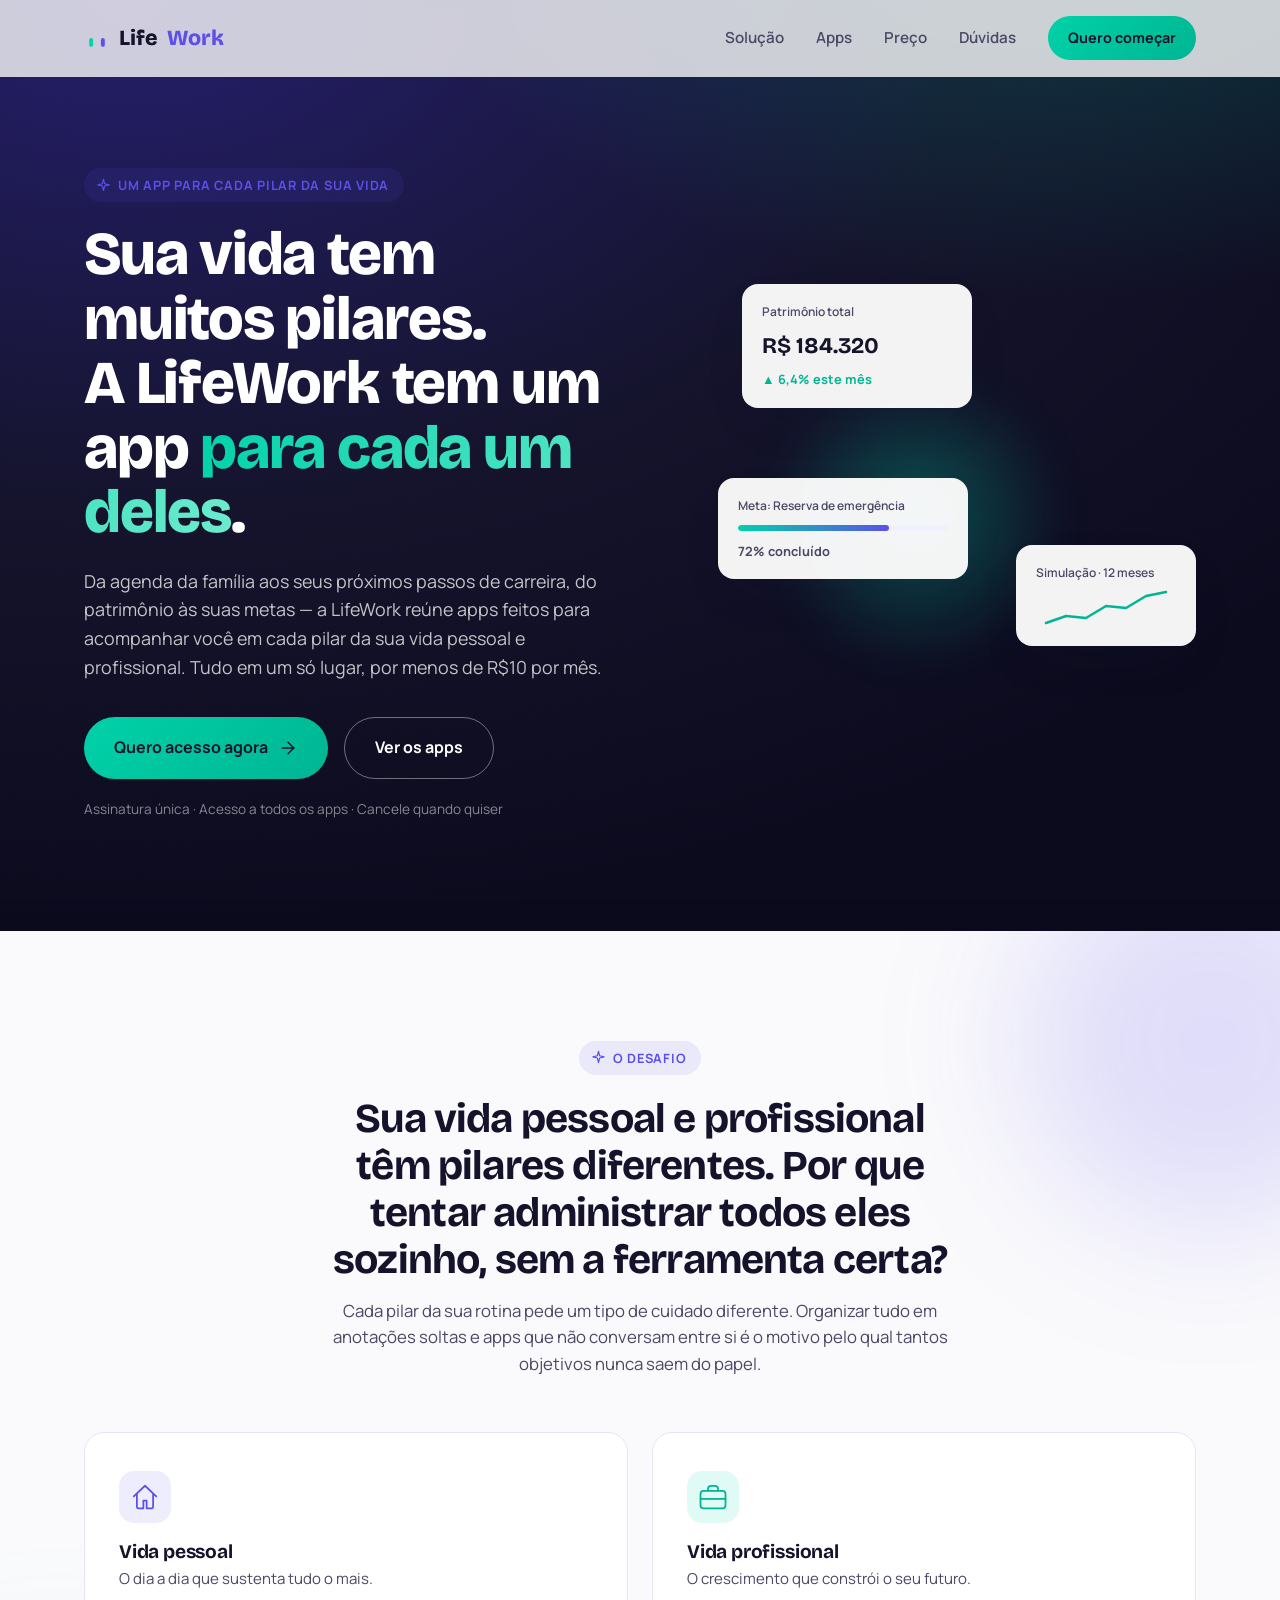
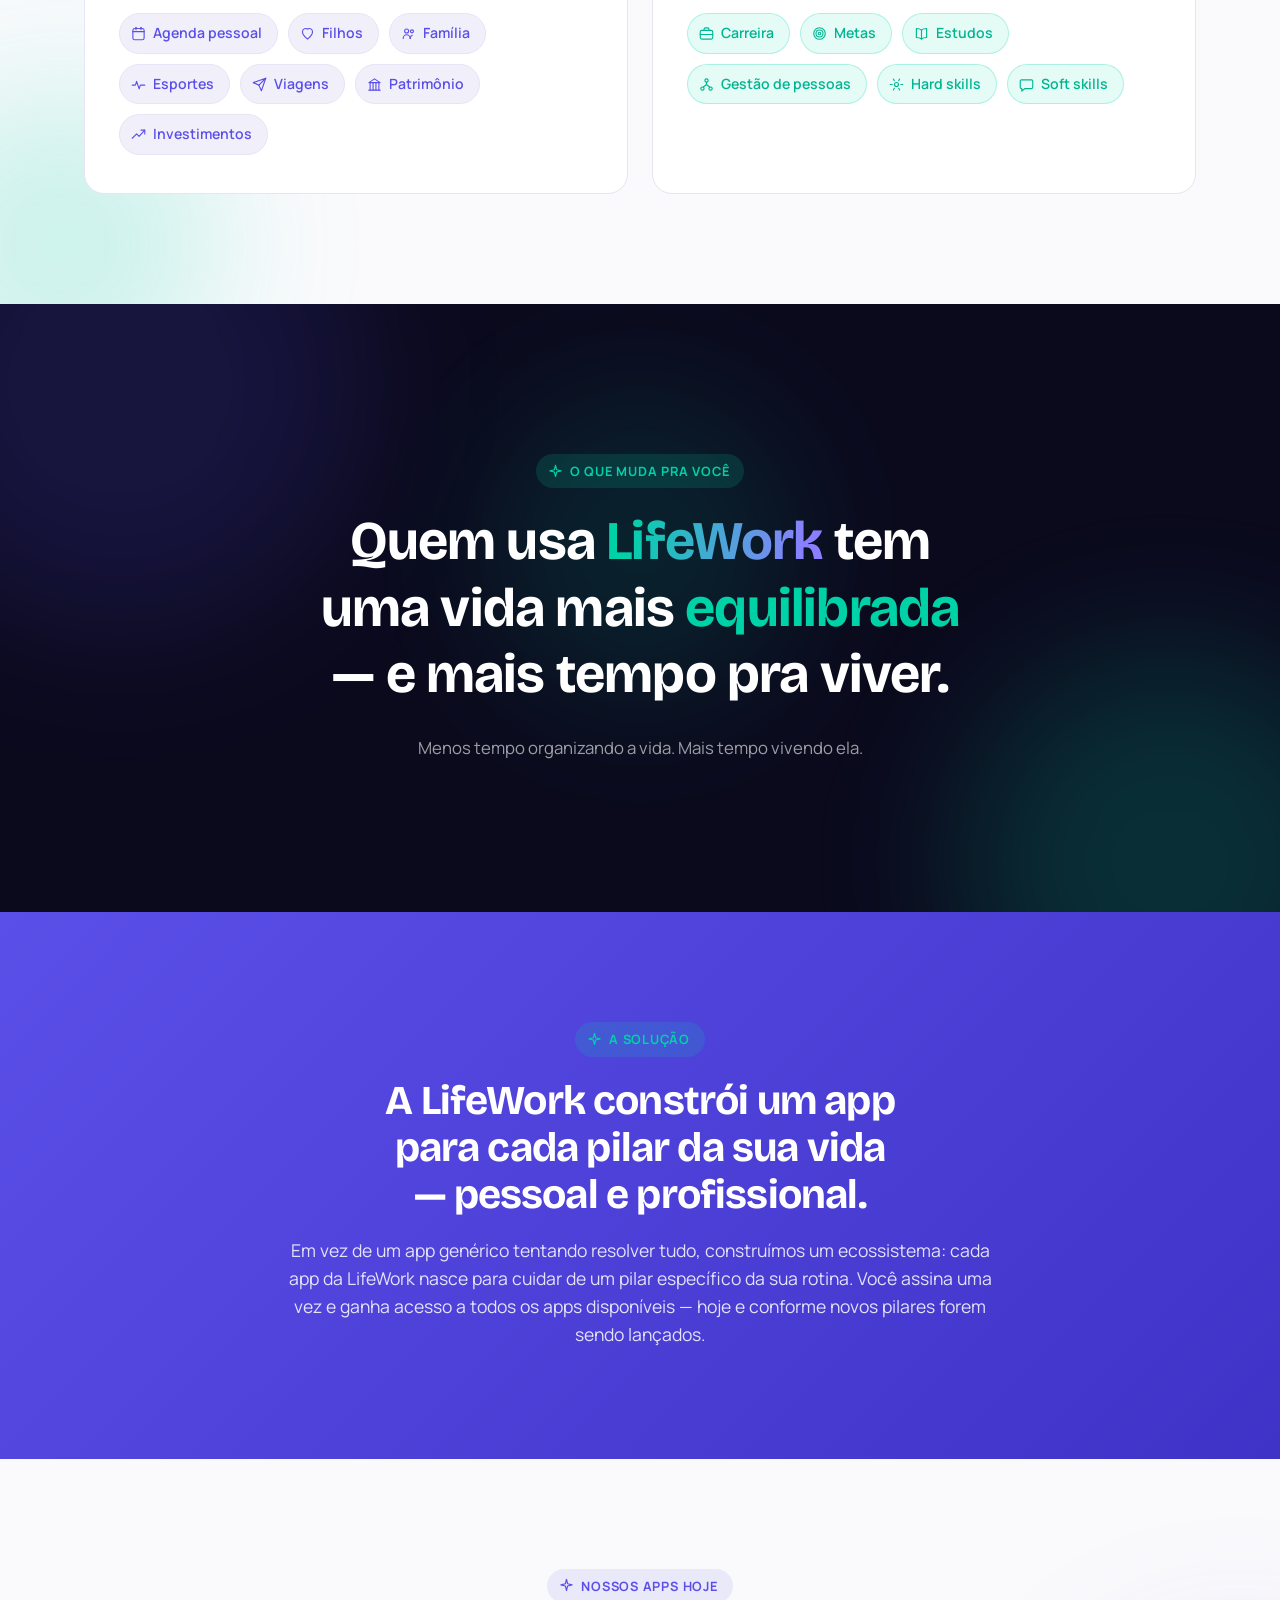
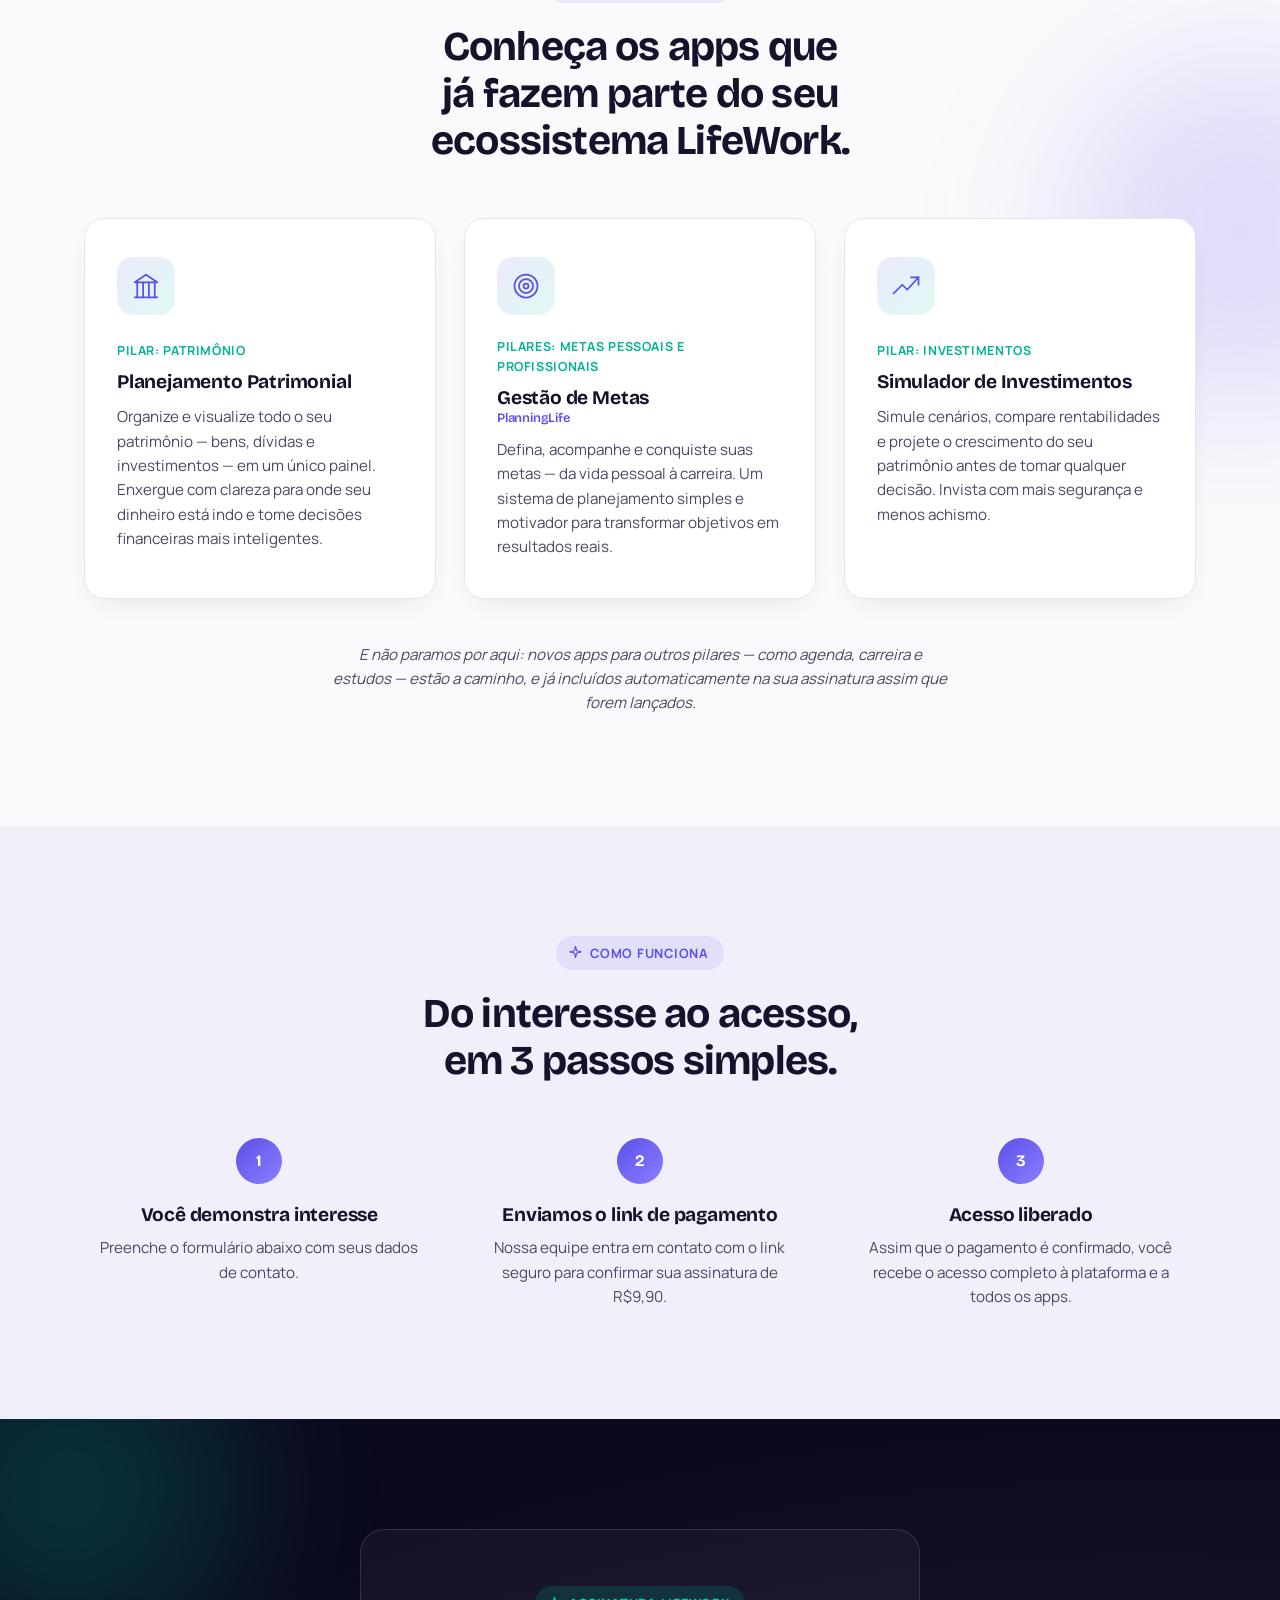
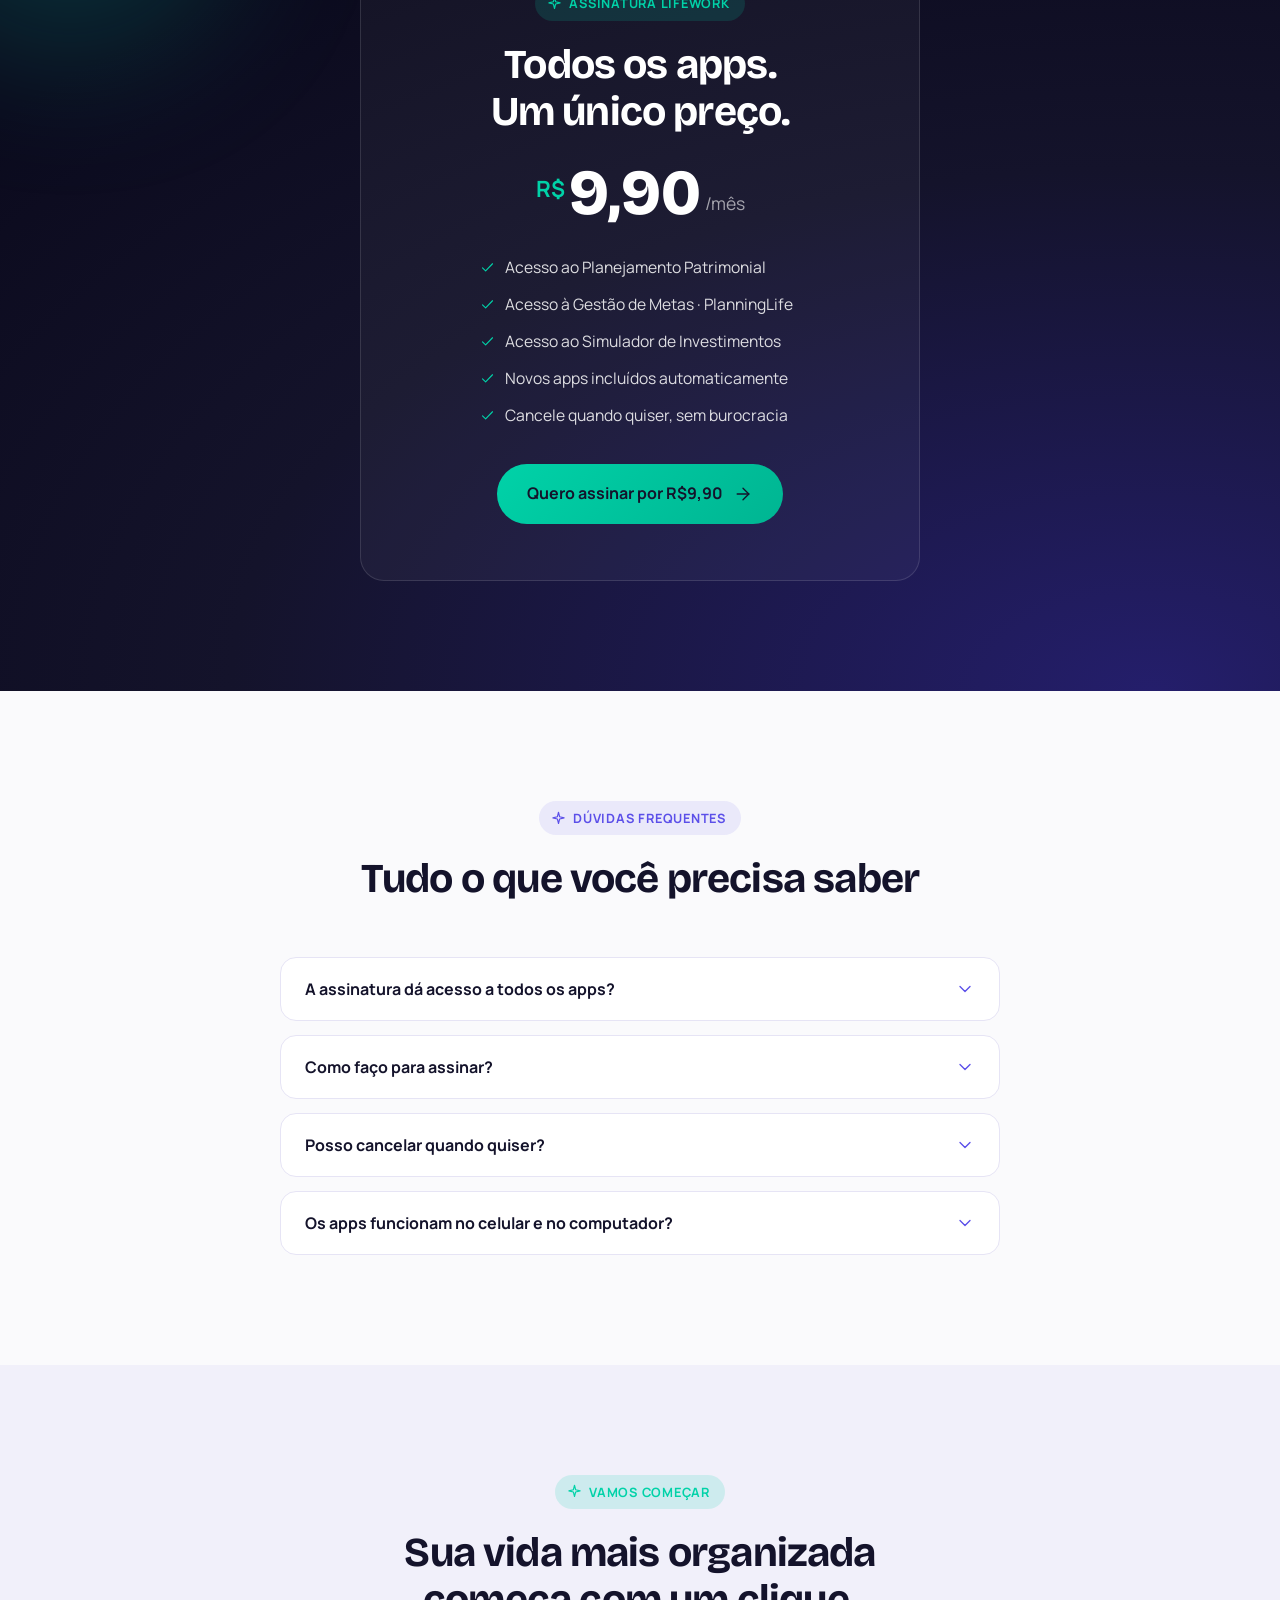
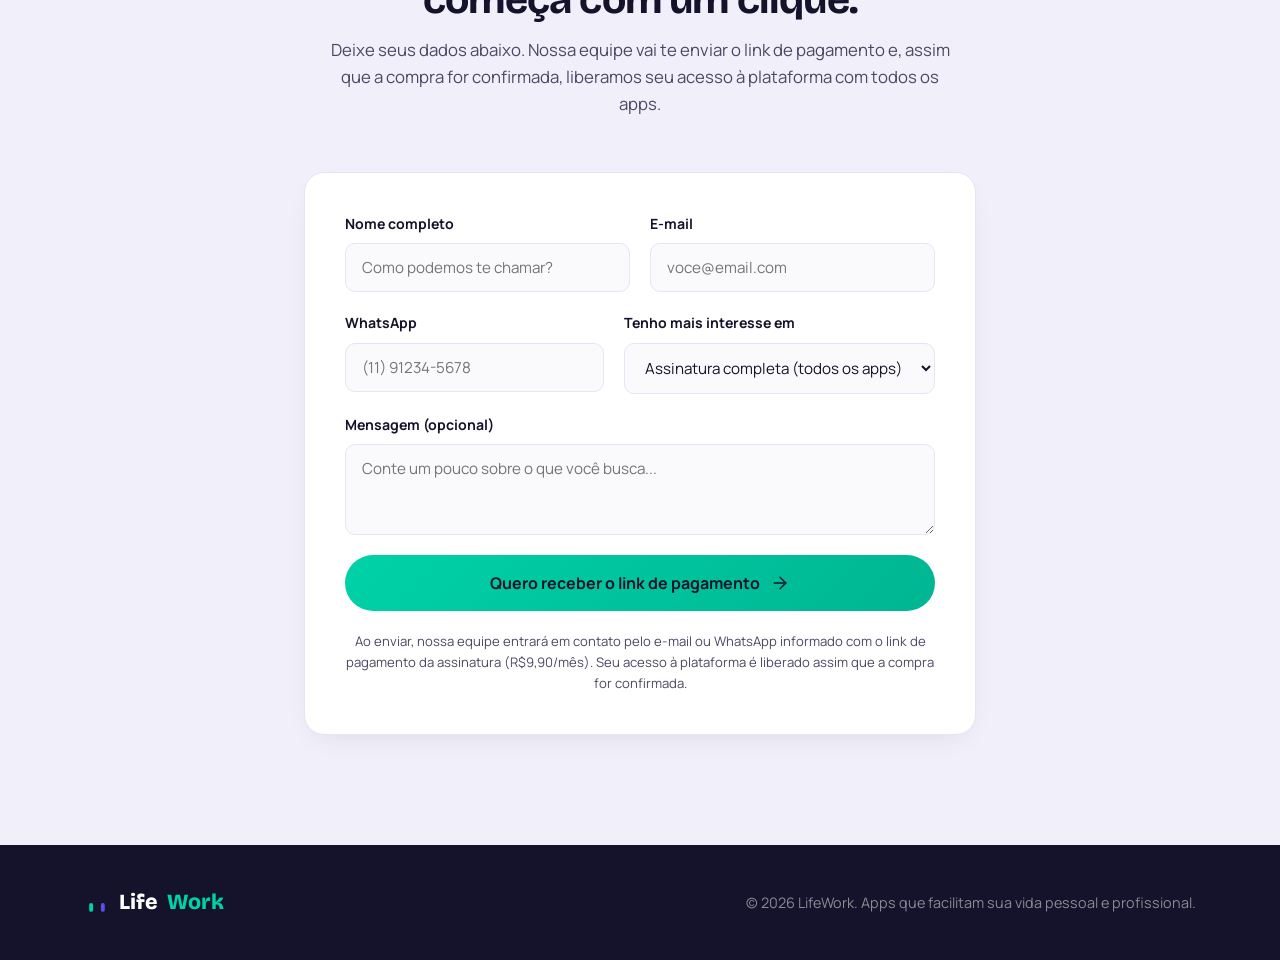
==== commit c7000877: "Apply final LifeWork brand mark to site Replace the placeholder two-circle logomark with the approve" ====
--- a/index.html
+++ b/index.html
@@ -5,7 +5,7 @@
 <meta name="viewport" content="width=device-width, initial-scale=1.0">
 <title>LifeWork | Um app para cada parte da sua vida</title>
 <meta name="description" content="LifeWork reúne os melhores apps para organizar sua vida pessoal e profissional: planejamento patrimonial, gestão de metas e simulação de investimentos. Tudo por R$9,90/mês.">
-<link rel="icon" href="data:image/svg+xml,%3Csvg xmlns='http://www.w3.org/2000/svg' viewBox='0 0 24 24'%3E%3Ccircle cx='9' cy='12' r='6.2' fill='none' stroke='%235B4FE9' stroke-width='2'/%3E%3Ccircle cx='15' cy='12' r='6.2' fill='none' stroke='%2300D2A8' stroke-width='2'/%3E%3C/svg%3E">
+<link rel="icon" href="data:image/svg+xml,%3Csvg xmlns='http://www.w3.org/2000/svg' viewBox='0 0 100 100'%3E%3Cdefs%3E%3ClinearGradient id='g' x1='0' y1='0' x2='1' y2='0'%3E%3Cstop offset='0' stop-color='%2300D2A8'/%3E%3Cstop offset='1' stop-color='%235B4FE9'/%3E%3C/linearGradient%3E%3C/defs%3E%3Crect x='20' y='50' width='15' height='34' rx='7.5' fill='%2300D2A8'/%3E%3Crect x='42.5' y='20' width='15' height='64' rx='7.5' fill='url(%23g)'/%3E%3Crect x='65' y='50' width='15' height='34' rx='7.5' fill='%235B4FE9'/%3E%3C/svg%3E">
 <link rel="preconnect" href="https://fonts.googleapis.com">
 <link rel="preconnect" href="https://fonts.gstatic.com" crossorigin>
 <link href="https://fonts.googleapis.com/css2?family=Bricolage+Grotesque:wght@600;700;800&family=Manrope:wght@400;500;600;700;800&display=swap" rel="stylesheet">
@@ -16,6 +16,15 @@
 <!-- ICON SPRITE -->
 <svg style="display:none" aria-hidden="true">
   <defs>
+    <linearGradient id="mark-gradient" x1="0" y1="0" x2="1" y2="0">
+      <stop offset="0" stop-color="#00D2A8"/>
+      <stop offset="1" stop-color="#5B4FE9"/>
+    </linearGradient>
+    <symbol id="i-mark" viewBox="0 0 100 100">
+      <rect x="20" y="50" width="15" height="34" rx="7.5" fill="var(--accent)"/>
+      <rect x="42.5" y="20" width="15" height="64" rx="7.5" fill="url(#mark-gradient)"/>
+      <rect x="65" y="50" width="15" height="34" rx="7.5" fill="var(--primary)"/>
+    </symbol>
     <symbol id="i-calendar" viewBox="0 0 24 24"><rect x="3" y="4" width="18" height="18" rx="3"/><line x1="3" y1="9" x2="21" y2="9"/><line x1="8" y1="2" x2="8" y2="6"/><line x1="16" y1="2" x2="16" y2="6"/></symbol>
     <symbol id="i-heart" viewBox="0 0 24 24"><path d="M12 21C12 21 4 14.5 4 9.5C4 6.5 6.5 4 9.5 4C11 4 12 5 12 5C12 5 13 4 14.5 4C17.5 4 20 6.5 20 9.5C20 14.5 12 21 12 21Z"/></symbol>
     <symbol id="i-users" viewBox="0 0 24 24"><circle cx="9" cy="8" r="3.2"/><path d="M3.5 20c0-3.3 2.5-6 5.5-6s5.5 2.7 5.5 6"/><circle cx="17.5" cy="8.5" r="2.4"/><path d="M14.8 20c0-2.6 1.4-4.6 3.2-5.1"/></symbol>
@@ -41,7 +50,7 @@
 <header class="site-header" id="header">
   <div class="container header-inner">
     <a href="#" class="logo">
-      <svg class="logo-mark" viewBox="0 0 24 24"><circle cx="9" cy="12" r="6.2" fill="none" stroke="var(--primary)" stroke-width="1.7"/><circle cx="15" cy="12" r="6.2" fill="none" stroke="var(--accent)" stroke-width="1.7"/></svg>
+      <svg class="logo-mark"><use href="#i-mark"/></svg>
       Life<span>Work</span>
     </a>
     <nav class="nav" id="nav">
@@ -329,7 +338,7 @@
 <footer class="site-footer">
   <div class="container footer-inner">
     <a href="#" class="logo">
-      <svg class="logo-mark" viewBox="0 0 24 24"><circle cx="9" cy="12" r="6.2" fill="none" stroke="var(--accent)" stroke-width="1.7"/><circle cx="15" cy="12" r="6.2" fill="none" stroke="var(--primary-light)" stroke-width="1.7"/></svg>
+      <svg class="logo-mark"><use href="#i-mark"/></svg>
       Life<span>Work</span>
     </a>
     <p>&copy; <span id="year"></span> LifeWork. Apps que facilitam sua vida pessoal e profissional.</p>
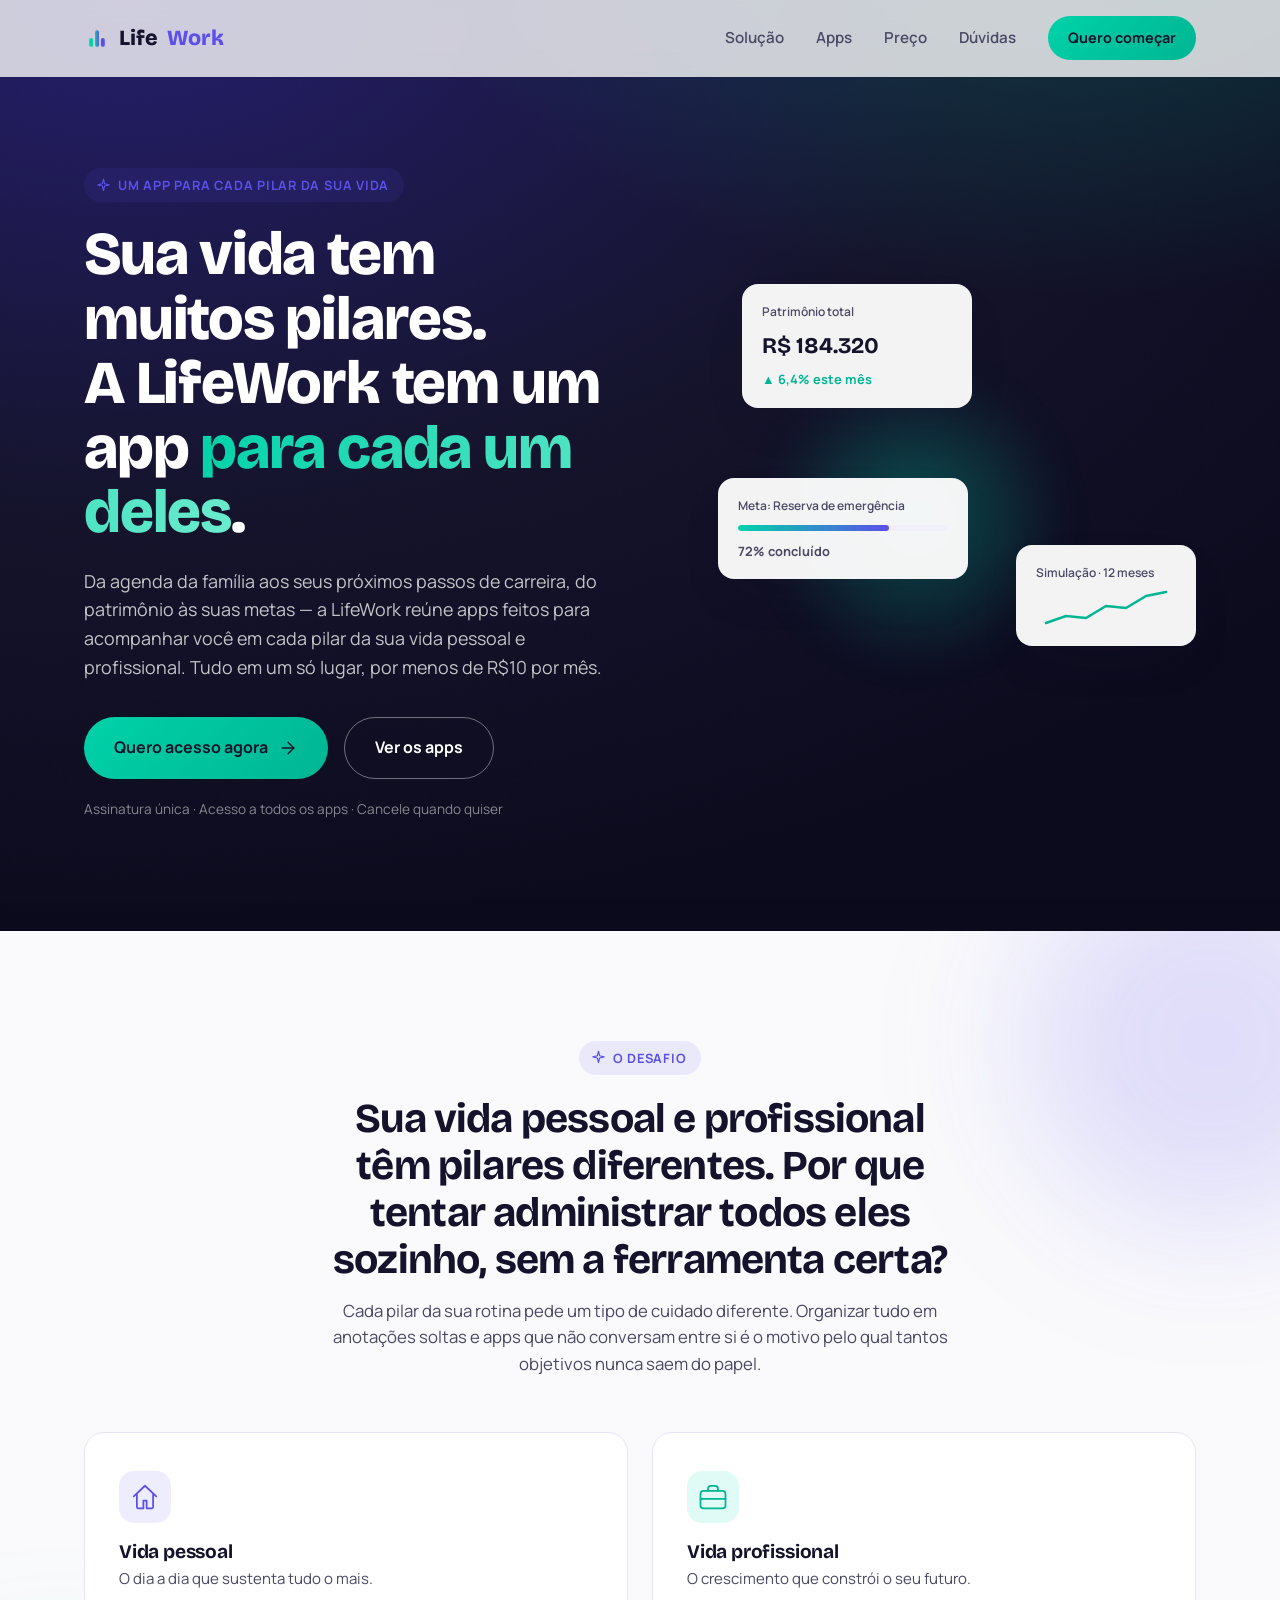
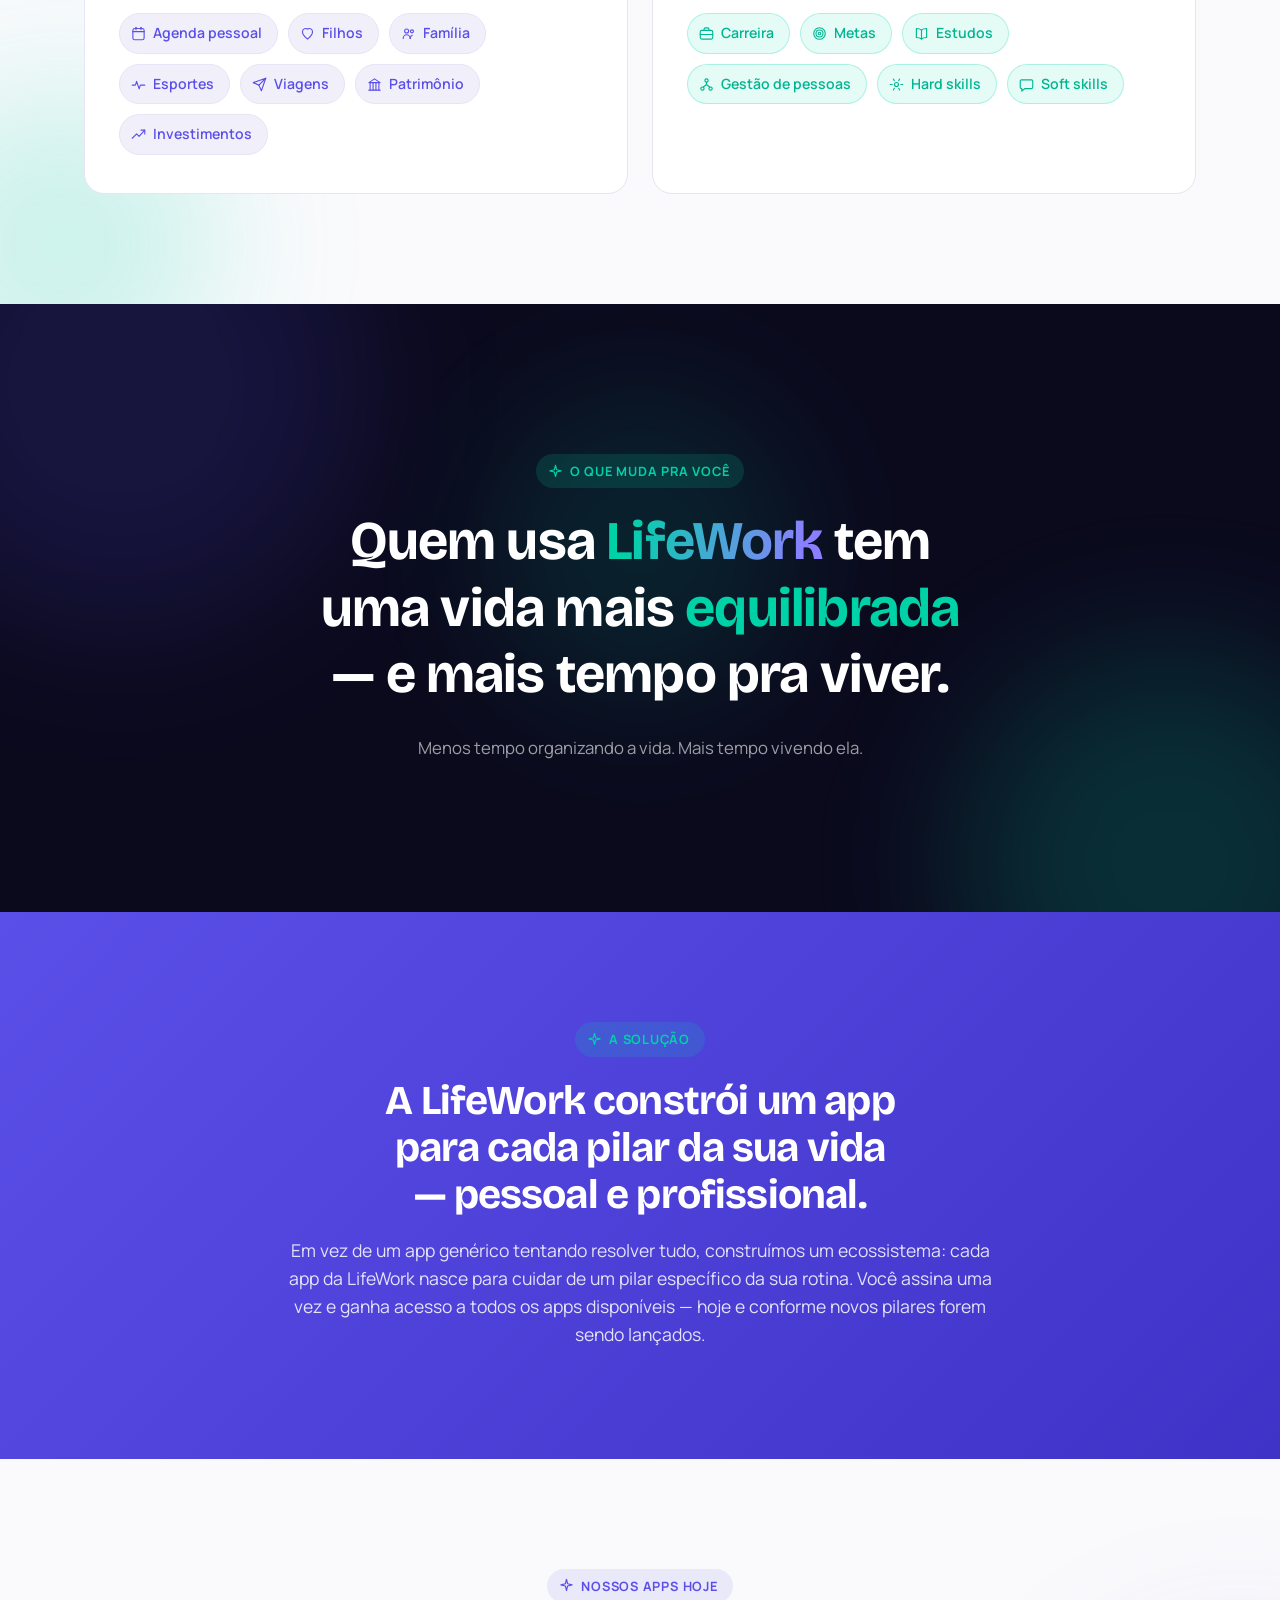
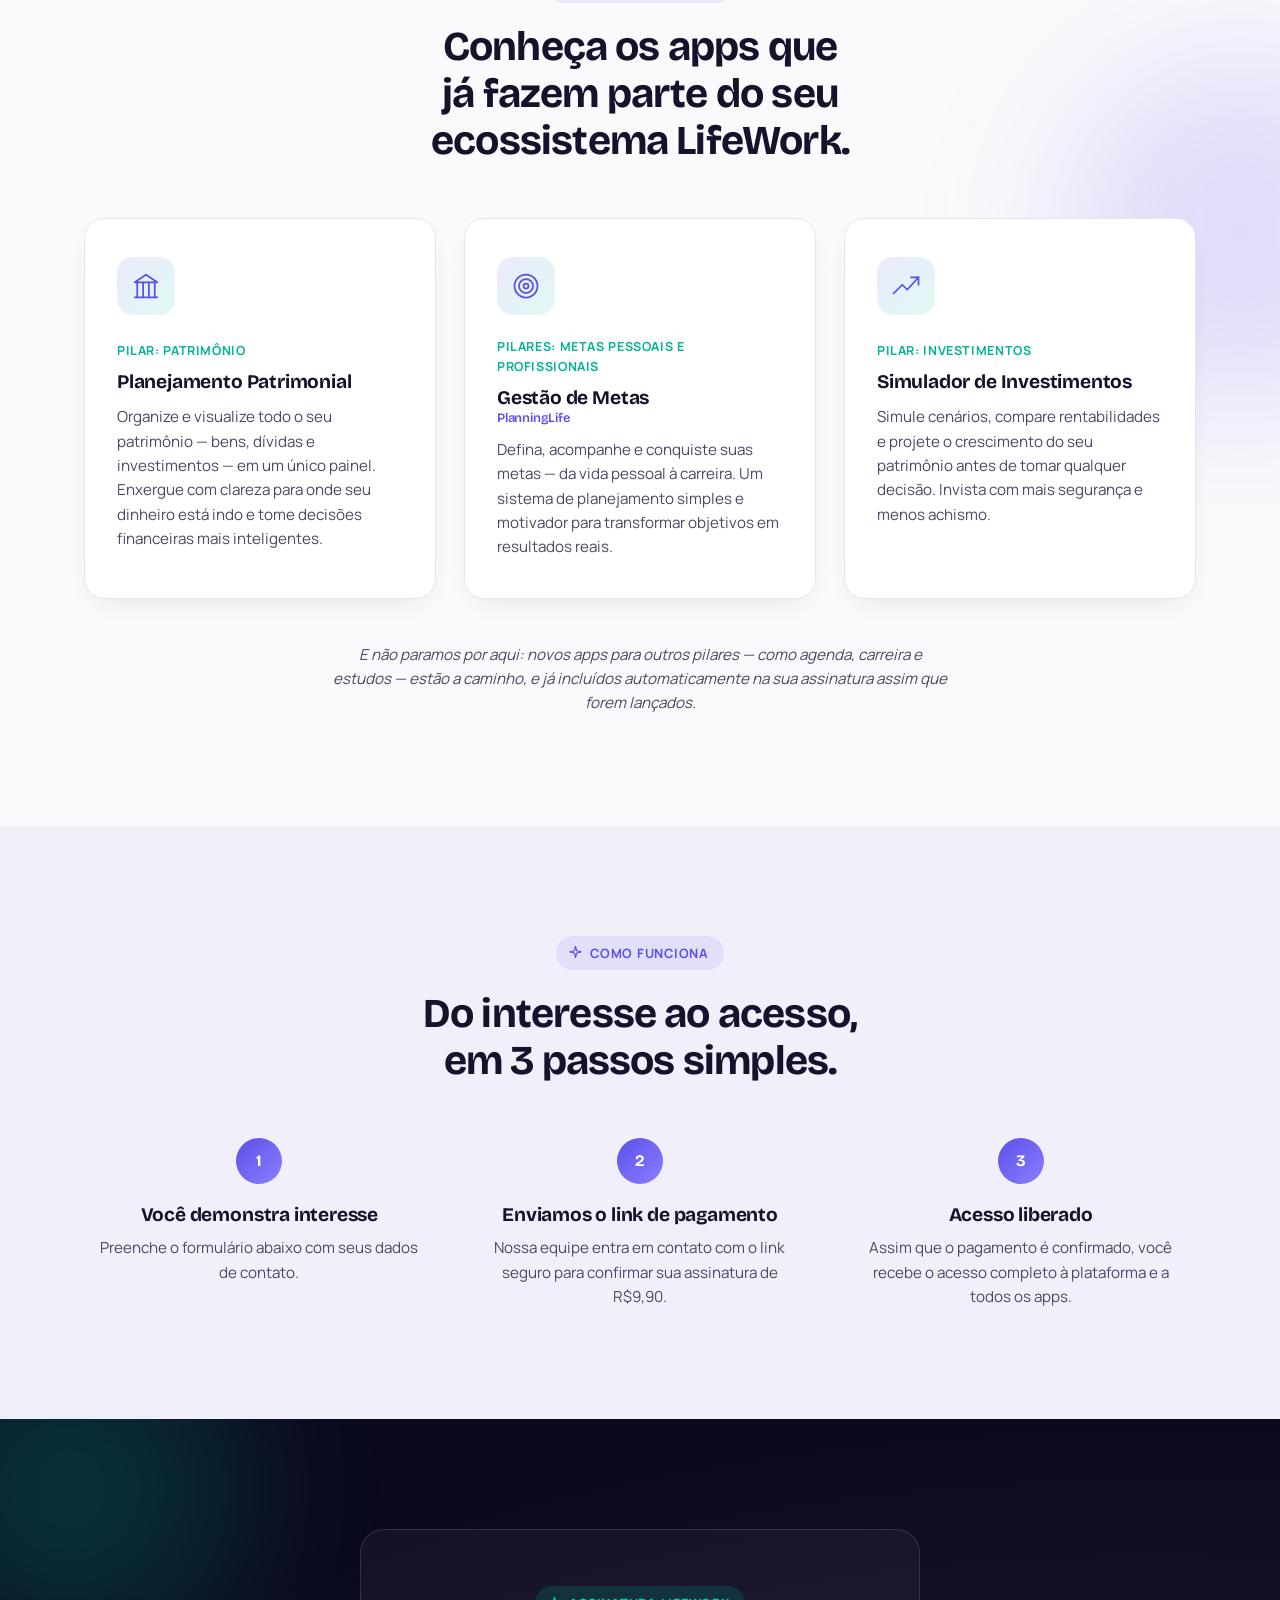
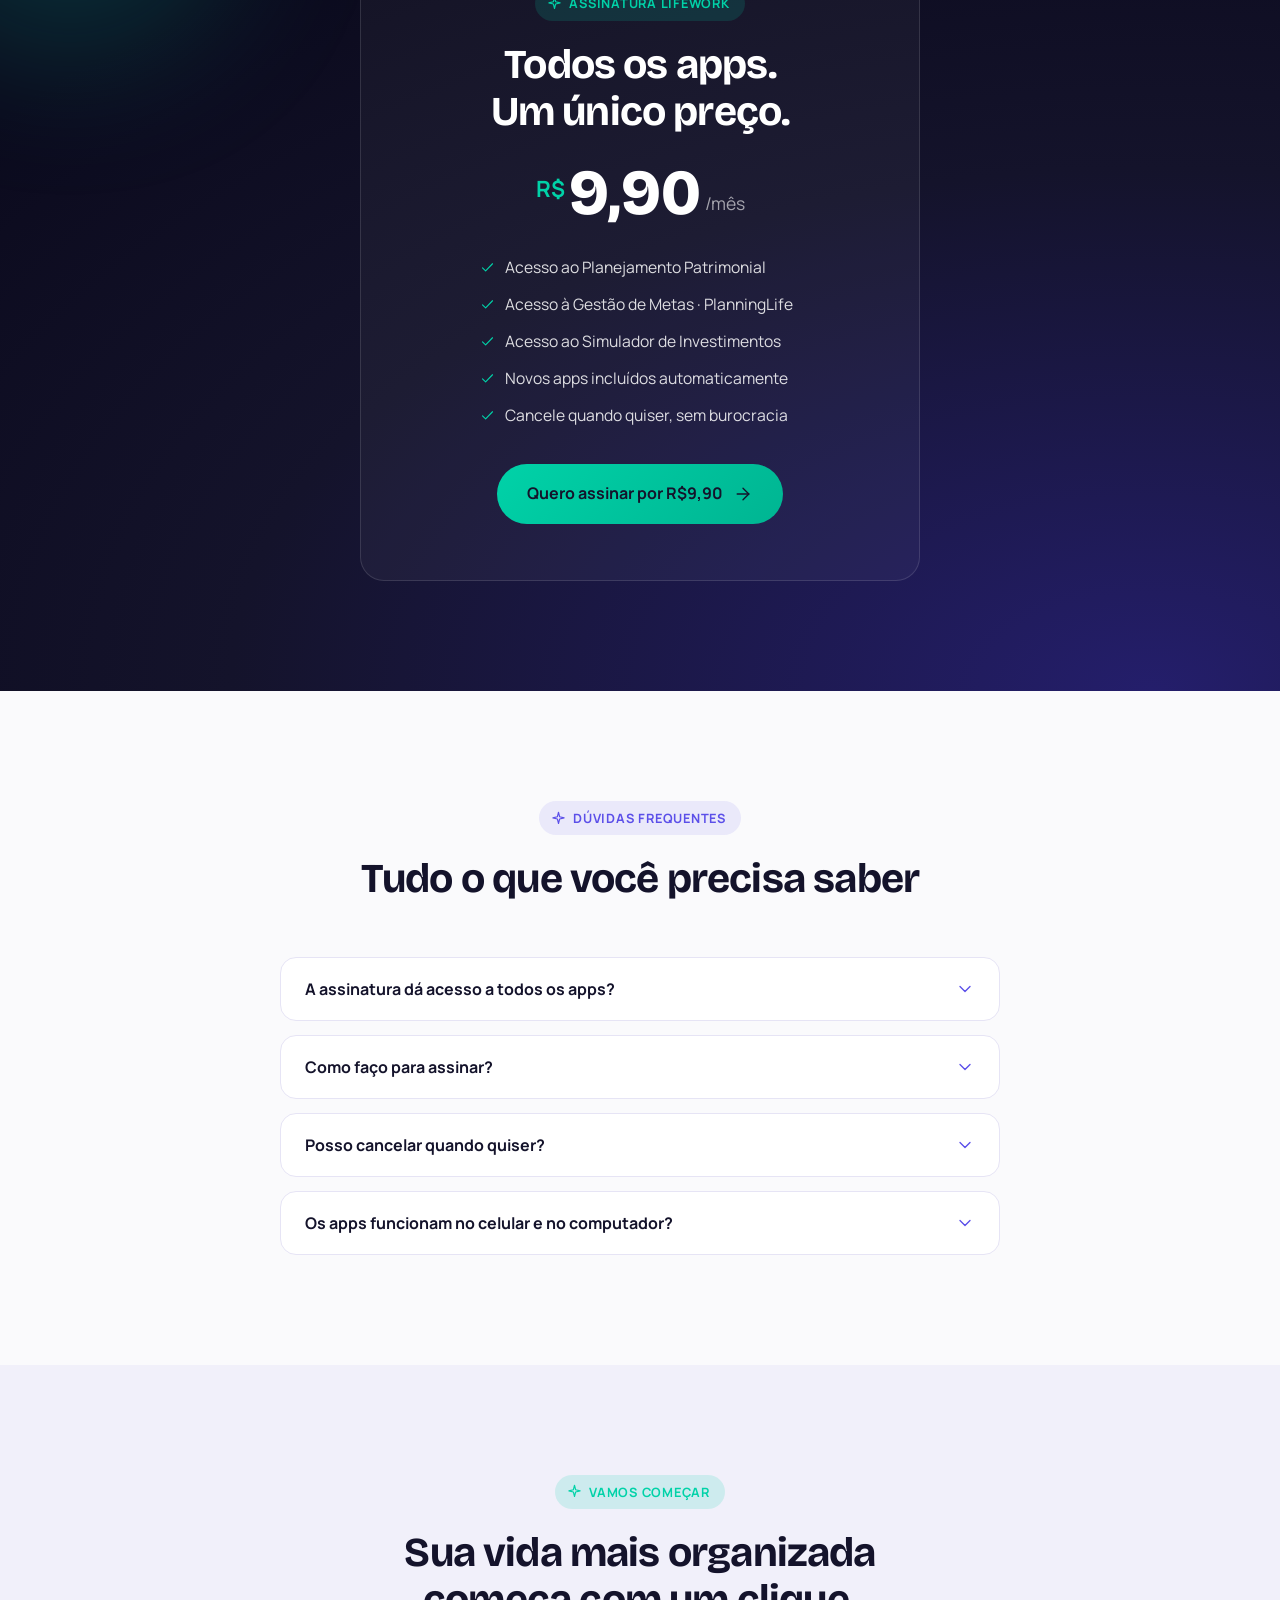
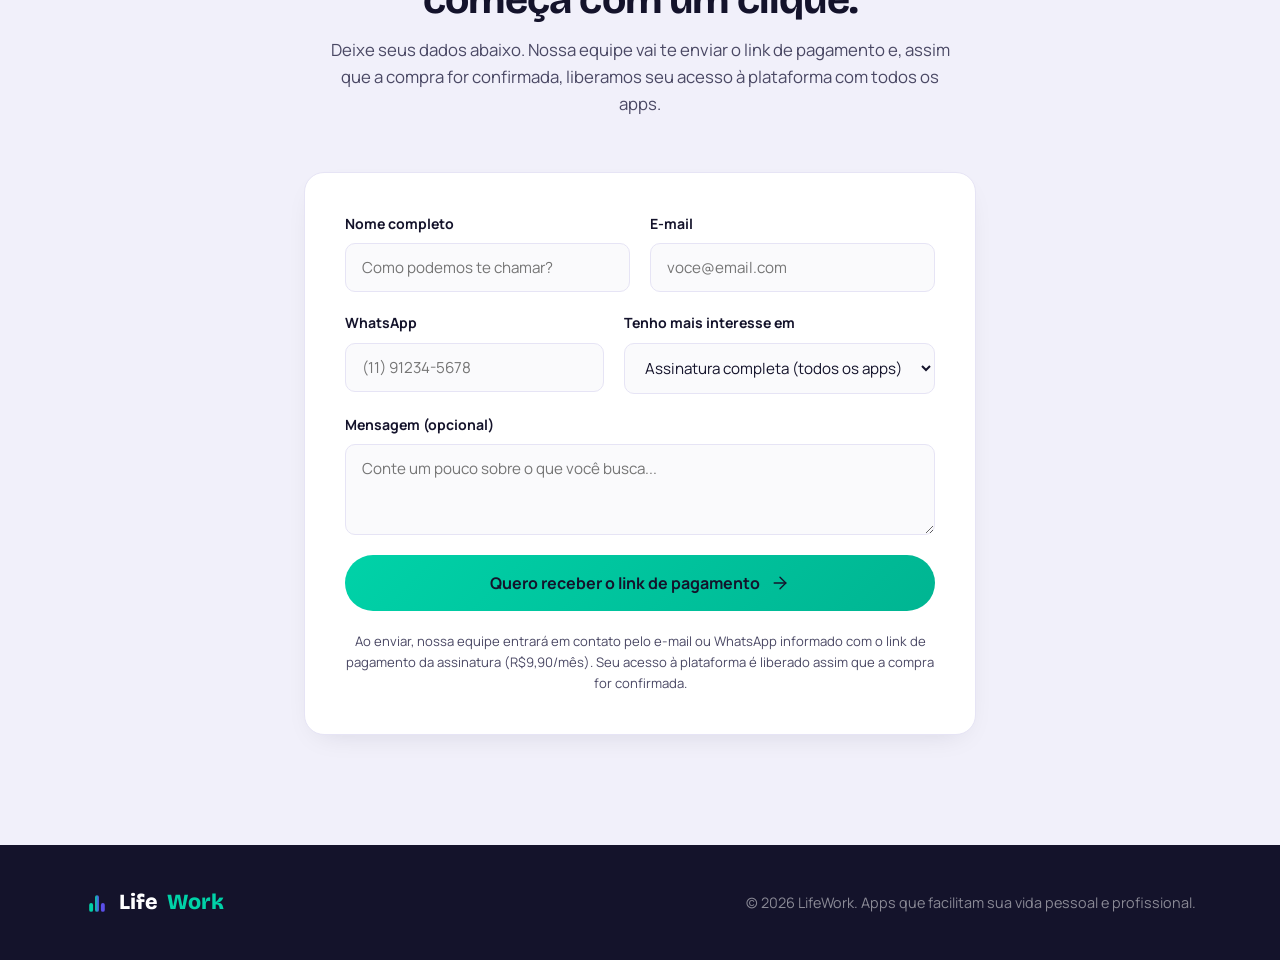
==== commit ff4f357d: "Fix brand mark still not rendering on Safari/iOS Root cause: the icon sprite was hidden with display" ====
--- a/index.html
+++ b/index.html
@@ -14,17 +14,8 @@
 <body>
 
 <!-- ICON SPRITE -->
-<svg style="display:none" aria-hidden="true">
+<svg aria-hidden="true" style="position:absolute; width:0; height:0; overflow:hidden;">
   <defs>
-    <linearGradient id="mark-gradient" x1="0" y1="0" x2="1" y2="0">
-      <stop offset="0" stop-color="#00D2A8"/>
-      <stop offset="1" stop-color="#5B4FE9"/>
-    </linearGradient>
-    <symbol id="i-mark" viewBox="0 0 100 100">
-      <rect x="20" y="50" width="15" height="34" rx="7.5" fill="var(--accent)"/>
-      <rect x="42.5" y="20" width="15" height="64" rx="7.5" fill="url(#mark-gradient)"/>
-      <rect x="65" y="50" width="15" height="34" rx="7.5" fill="var(--primary)"/>
-    </symbol>
     <symbol id="i-calendar" viewBox="0 0 24 24"><rect x="3" y="4" width="18" height="18" rx="3"/><line x1="3" y1="9" x2="21" y2="9"/><line x1="8" y1="2" x2="8" y2="6"/><line x1="16" y1="2" x2="16" y2="6"/></symbol>
     <symbol id="i-heart" viewBox="0 0 24 24"><path d="M12 21C12 21 4 14.5 4 9.5C4 6.5 6.5 4 9.5 4C11 4 12 5 12 5C12 5 13 4 14.5 4C17.5 4 20 6.5 20 9.5C20 14.5 12 21 12 21Z"/></symbol>
     <symbol id="i-users" viewBox="0 0 24 24"><circle cx="9" cy="8" r="3.2"/><path d="M3.5 20c0-3.3 2.5-6 5.5-6s5.5 2.7 5.5 6"/><circle cx="17.5" cy="8.5" r="2.4"/><path d="M14.8 20c0-2.6 1.4-4.6 3.2-5.1"/></symbol>
@@ -50,7 +41,7 @@
 <header class="site-header" id="header">
   <div class="container header-inner">
     <a href="#" class="logo">
-      <svg class="logo-mark"><use href="#i-mark"/></svg>
+      <svg class="logo-mark" viewBox="0 0 100 100"><defs><linearGradient id="mark-grad-header" x1="0" y1="0" x2="1" y2="0"><stop offset="0" stop-color="#00D2A8"/><stop offset="1" stop-color="#5B4FE9"/></linearGradient></defs><rect x="20" y="50" width="15" height="34" rx="7.5" fill="#00D2A8"/><rect x="42.5" y="20" width="15" height="64" rx="7.5" fill="url(#mark-grad-header)"/><rect x="65" y="50" width="15" height="34" rx="7.5" fill="#5B4FE9"/></svg>
       Life<span>Work</span>
     </a>
     <nav class="nav" id="nav">
@@ -338,7 +329,7 @@
 <footer class="site-footer">
   <div class="container footer-inner">
     <a href="#" class="logo">
-      <svg class="logo-mark"><use href="#i-mark"/></svg>
+      <svg class="logo-mark" viewBox="0 0 100 100"><defs><linearGradient id="mark-grad-footer" x1="0" y1="0" x2="1" y2="0"><stop offset="0" stop-color="#00D2A8"/><stop offset="1" stop-color="#5B4FE9"/></linearGradient></defs><rect x="20" y="50" width="15" height="34" rx="7.5" fill="#00D2A8"/><rect x="42.5" y="20" width="15" height="64" rx="7.5" fill="url(#mark-grad-footer)"/><rect x="65" y="50" width="15" height="34" rx="7.5" fill="#5B4FE9"/></svg>
       Life<span>Work</span>
     </a>
     <p>&copy; <span id="year"></span> LifeWork. Apps que facilitam sua vida pessoal e profissional.</p>
